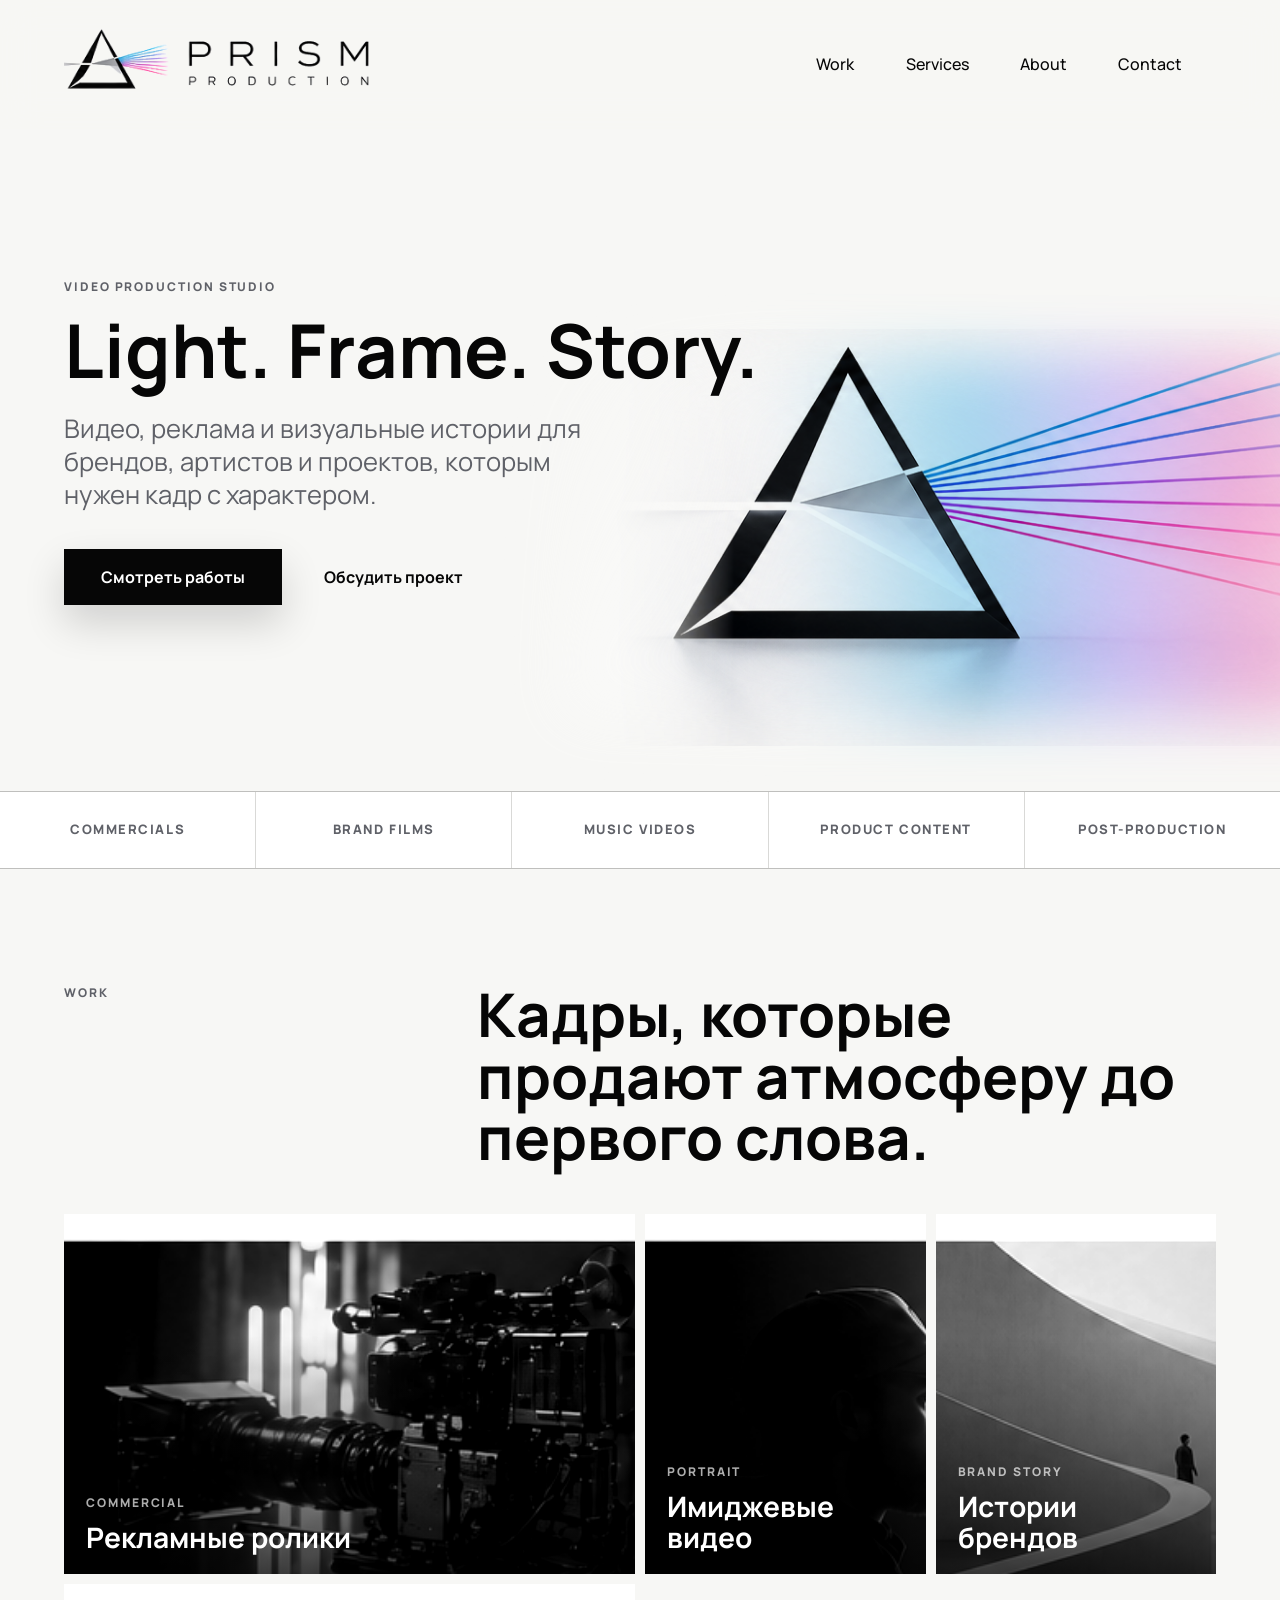
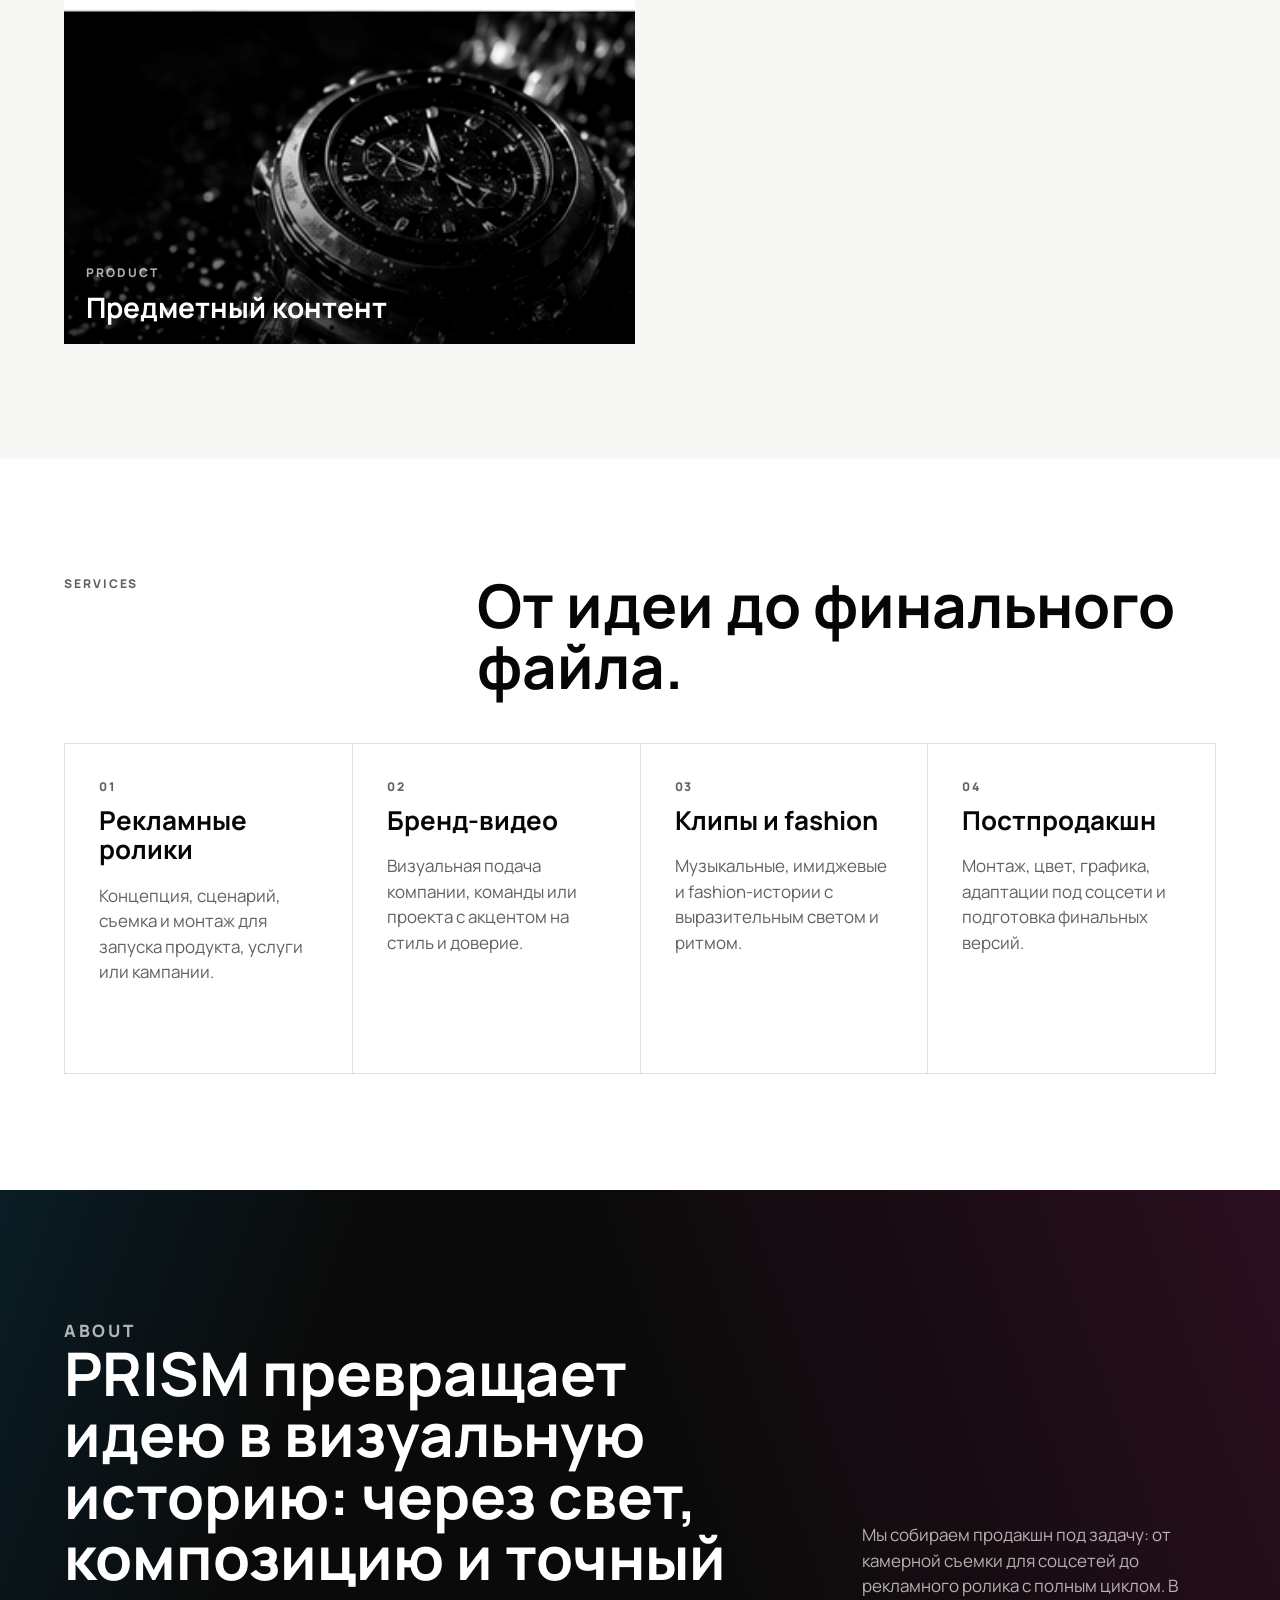
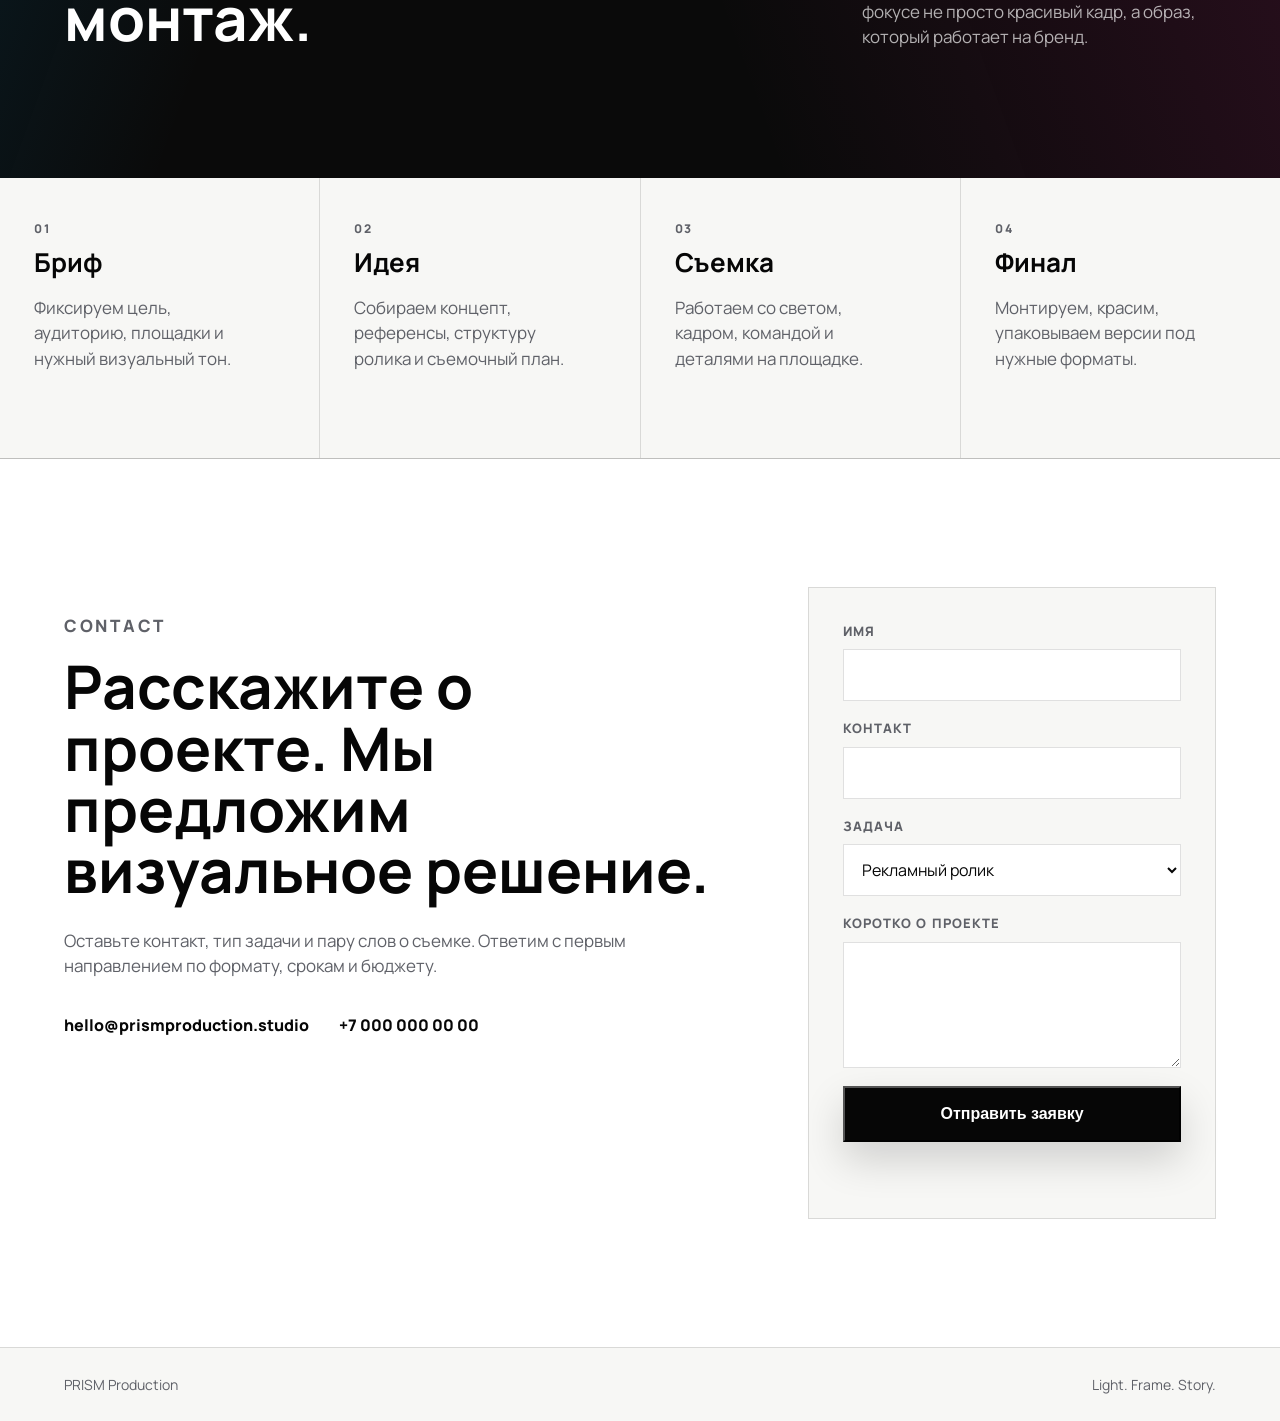
==== index.html @ 8da7a249 "Initial PRISM landing page" ====
<!doctype html>
<html lang="ru">
  <head>
    <meta charset="utf-8" />
    <meta name="viewport" content="width=device-width, initial-scale=1" />
    <title>PRISM Production - video, advertising and visual stories</title>
    <meta
      name="description"
      content="PRISM Production создает рекламные ролики, бренд-видео, клипы и визуальный контент для проектов с характером."
    />
    <link rel="preconnect" href="https://fonts.googleapis.com" />
    <link rel="preconnect" href="https://fonts.gstatic.com" crossorigin />
    <link
      href="https://fonts.googleapis.com/css2?family=Manrope:wght@400;500;600;700;800&display=swap"
      rel="stylesheet"
    />
    <link rel="stylesheet" href="styles.css" />
  </head>
  <body>
    <header class="site-header" data-header>
      <a class="brand" href="#top" aria-label="PRISM Production">
        <img src="assets/logo-transparent.png" alt="PRISM Production" />
      </a>
      <nav class="nav" aria-label="Основная навигация">
        <a href="#work">Work</a>
        <a href="#services">Services</a>
        <a href="#about">About</a>
        <a href="#contact">Contact</a>
      </nav>
      <a class="header-action" href="#contact">Обсудить проект</a>
    </header>

    <main id="top">
      <section class="hero" aria-label="PRISM Production">
        <div class="hero-copy">
          <p class="eyebrow">Video production studio</p>
          <h1>Light. Frame. Story.</h1>
          <p class="lead">Видео, реклама и визуальные истории для брендов, артистов и проектов, которым нужен кадр с характером.</p>
          <div class="hero-actions">
            <a class="button button-primary" href="#work">Смотреть работы</a>
            <a class="button button-link" href="#contact">Обсудить проект</a>
          </div>
        </div>
        <div class="hero-visual" aria-hidden="true">
          <img src="assets/hero-prism.png" alt="" />
        </div>
      </section>

      <section class="strip" aria-label="Направления">
        <span>Commercials</span>
        <span>Brand films</span>
        <span>Music videos</span>
        <span>Product content</span>
        <span>Post-production</span>
      </section>

      <section class="section work-section" id="work">
        <div class="section-head">
          <p class="eyebrow">Work</p>
          <h2>Кадры, которые продают атмосферу до первого слова.</h2>
        </div>
        <div class="work-grid">
          <article class="work-card work-card-large">
            <img src="assets/work-camera.png" alt="Камера на съемочной площадке" />
            <div class="work-card-content">
              <span>Commercial</span>
              <h3>Рекламные ролики</h3>
            </div>
          </article>
          <article class="work-card">
            <img src="assets/work-portrait.png" alt="Портрет в студийном свете" />
            <div class="work-card-content">
              <span>Portrait</span>
              <h3>Имиджевые видео</h3>
            </div>
          </article>
          <article class="work-card">
            <img src="assets/work-architecture.png" alt="Архитектурный кадр с человеком" />
            <div class="work-card-content">
              <span>Brand story</span>
              <h3>Истории брендов</h3>
            </div>
          </article>
          <article class="work-card work-card-wide">
            <img src="assets/work-product.png" alt="Предметная съемка часов" />
            <div class="work-card-content">
              <span>Product</span>
              <h3>Предметный контент</h3>
            </div>
          </article>
        </div>
      </section>

      <section class="section services-section" id="services">
        <div class="section-head">
          <p class="eyebrow">Services</p>
          <h2>От идеи до финального файла.</h2>
        </div>
        <div class="services-grid">
          <article>
            <span>01</span>
            <h3>Рекламные ролики</h3>
            <p>Концепция, сценарий, съемка и монтаж для запуска продукта, услуги или кампании.</p>
          </article>
          <article>
            <span>02</span>
            <h3>Бренд-видео</h3>
            <p>Визуальная подача компании, команды или проекта с акцентом на стиль и доверие.</p>
          </article>
          <article>
            <span>03</span>
            <h3>Клипы и fashion</h3>
            <p>Музыкальные, имиджевые и fashion-истории с выразительным светом и ритмом.</p>
          </article>
          <article>
            <span>04</span>
            <h3>Постпродакшн</h3>
            <p>Монтаж, цвет, графика, адаптации под соцсети и подготовка финальных версий.</p>
          </article>
        </div>
      </section>

      <section class="about-band" id="about">
        <div>
          <p class="eyebrow">About</p>
          <h2>PRISM превращает идею в визуальную историю: через свет, композицию и точный монтаж.</h2>
        </div>
        <p>
          Мы собираем продакшн под задачу: от камерной съемки для соцсетей до рекламного ролика с полным циклом.
          В фокусе не просто красивый кадр, а образ, который работает на бренд.
        </p>
      </section>

      <section class="section process-section" aria-label="Процесс работы">
        <div class="process-step">
          <span>01</span>
          <h3>Бриф</h3>
          <p>Фиксируем цель, аудиторию, площадки и нужный визуальный тон.</p>
        </div>
        <div class="process-step">
          <span>02</span>
          <h3>Идея</h3>
          <p>Собираем концепт, референсы, структуру ролика и съемочный план.</p>
        </div>
        <div class="process-step">
          <span>03</span>
          <h3>Съемка</h3>
          <p>Работаем со светом, кадром, командой и деталями на площадке.</p>
        </div>
        <div class="process-step">
          <span>04</span>
          <h3>Финал</h3>
          <p>Монтируем, красим, упаковываем версии под нужные форматы.</p>
        </div>
      </section>

      <section class="contact-section" id="contact">
        <div class="contact-copy">
          <p class="eyebrow">Contact</p>
          <h2>Расскажите о проекте. Мы предложим визуальное решение.</h2>
          <p>Оставьте контакт, тип задачи и пару слов о съемке. Ответим с первым направлением по формату, срокам и бюджету.</p>
          <div class="contact-links">
            <a href="mailto:hello@prismproduction.studio">hello@prismproduction.studio</a>
            <a href="tel:+70000000000">+7 000 000 00 00</a>
          </div>
        </div>
        <form class="contact-form" data-form>
          <label>
            <span>Имя</span>
            <input type="text" name="name" autocomplete="name" required />
          </label>
          <label>
            <span>Контакт</span>
            <input type="text" name="contact" autocomplete="email" required />
          </label>
          <label>
            <span>Задача</span>
            <select name="service">
              <option>Рекламный ролик</option>
              <option>Бренд-видео</option>
              <option>Клип / fashion</option>
              <option>Монтаж / постпродакшн</option>
            </select>
          </label>
          <label>
            <span>Коротко о проекте</span>
            <textarea name="message" rows="4"></textarea>
          </label>
          <button class="button button-primary" type="submit">Отправить заявку</button>
          <p class="form-note" data-form-note></p>
        </form>
      </section>
    </main>

    <footer class="site-footer">
      <span>PRISM Production</span>
      <span>Light. Frame. Story.</span>
    </footer>

    <script src="script.js"></script>
  </body>
</html>
---- styles.css ----
:root {
  --bg: #f7f7f5;
  --paper: #ffffff;
  --ink: #060606;
  --muted: #5f6168;
  --line: rgba(0, 0, 0, 0.12);
  --soft: rgba(0, 0, 0, 0.055);
  --cyan: #0aa7e8;
  --pink: #f72d9d;
  --violet: #7c4dff;
  --radius: 8px;
}

* {
  box-sizing: border-box;
}

html {
  scroll-behavior: smooth;
}

body {
  margin: 0;
  background: var(--bg);
  color: var(--ink);
  font-family: "Manrope", Arial, sans-serif;
  line-height: 1.5;
}

img {
  display: block;
  max-width: 100%;
}

a {
  color: inherit;
  text-decoration: none;
}

.site-header {
  position: sticky;
  top: 0;
  z-index: 20;
  display: grid;
  grid-template-columns: auto 1fr auto;
  align-items: center;
  gap: 34px;
  width: 100%;
  padding: 28px 5vw;
  background: rgba(247, 247, 245, 0.82);
  border-bottom: 1px solid transparent;
  backdrop-filter: blur(18px);
  transition: border-color 180ms ease, padding 180ms ease;
}

.site-header.is-scrolled {
  padding-block: 18px;
  border-color: var(--line);
}

.brand img {
  width: clamp(190px, 24vw, 350px);
}

.nav {
  display: flex;
  justify-content: flex-end;
  gap: clamp(22px, 4vw, 72px);
  font-size: 16px;
  font-weight: 500;
}

.nav a,
.header-action,
.button-link {
  position: relative;
}

.nav a::after,
.header-action::after,
.button-link::after {
  position: absolute;
  right: 0;
  bottom: -6px;
  left: 0;
  height: 1px;
  background: currentColor;
  content: "";
  transform: scaleX(0);
  transform-origin: left;
  transition: transform 180ms ease;
}

.nav a:hover::after,
.header-action:hover::after,
.button-link:hover::after {
  transform: scaleX(1);
}

.header-action {
  display: none;
  font-weight: 700;
}

.hero {
  position: relative;
  display: grid;
  grid-template-columns: minmax(0, 1fr);
  align-items: center;
  min-height: clamp(630px, calc(86vh - 112px), 760px);
  padding: 5vh 0 5vh 5vw;
  overflow: hidden;
}

.hero-copy {
  position: relative;
  z-index: 2;
  max-width: 840px;
  padding-bottom: 4vh;
}

.eyebrow {
  margin: 0 0 18px;
  color: var(--muted);
  font-size: 12px;
  font-weight: 800;
  letter-spacing: 0.16em;
  text-transform: uppercase;
}

h1,
h2,
h3,
p {
  margin-top: 0;
}

h1 {
  margin-bottom: 26px;
  font-size: clamp(58px, 5.8vw, 92px);
  font-weight: 700;
  letter-spacing: 0;
  line-height: 0.98;
  white-space: nowrap;
}

.lead {
  max-width: 560px;
  margin-bottom: 38px;
  color: var(--muted);
  font-size: clamp(22px, 2vw, 34px);
  line-height: 1.28;
}

.hero-actions {
  display: flex;
  align-items: center;
  flex-wrap: wrap;
  gap: 24px 42px;
}

.button {
  display: inline-flex;
  min-height: 56px;
  align-items: center;
  justify-content: center;
  border-radius: 0;
  font-size: 16px;
  font-weight: 700;
}

.button-primary {
  min-width: 218px;
  padding: 0 28px;
  background: var(--ink);
  color: var(--paper);
  box-shadow: 0 18px 40px rgba(0, 0, 0, 0.16);
  transition: transform 180ms ease, box-shadow 180ms ease;
}

.button-primary:hover {
  transform: translateY(-2px);
  box-shadow: 0 24px 52px rgba(0, 0, 0, 0.22);
}

.button-link {
  min-width: auto;
  min-height: auto;
  color: var(--ink);
}

.hero-visual {
  position: absolute;
  right: 0;
  bottom: 5vh;
  min-width: 0;
  padding-right: 0;
}

.hero-visual::before {
  position: absolute;
  top: 50%;
  right: -8vw;
  width: min(900px, 64vw);
  height: 360px;
  background:
    linear-gradient(86deg, transparent 6%, rgba(255, 255, 255, 0.7) 28%, rgba(10, 167, 232, 0.62) 50%, rgba(124, 77, 255, 0.5) 68%, rgba(247, 45, 157, 0.55) 84%, transparent),
    linear-gradient(180deg, transparent, rgba(255, 255, 255, 0.64));
  content: "";
  filter: blur(30px);
  opacity: 0.55;
  transform: translateY(-50%);
}

.hero-visual img {
  position: relative;
  width: min(720px, 52vw);
  margin-left: auto;
  mix-blend-mode: multiply;
  -webkit-mask-image: linear-gradient(90deg, transparent 0, #000 18%, #000 100%);
  mask-image: linear-gradient(90deg, transparent 0, #000 18%, #000 100%);
}

.strip {
  display: grid;
  grid-template-columns: repeat(5, minmax(130px, 1fr));
  gap: 1px;
  background: var(--line);
  border-top: 1px solid var(--line);
  border-bottom: 1px solid var(--line);
}

.strip span {
  display: flex;
  min-height: 76px;
  align-items: center;
  justify-content: center;
  background: var(--paper);
  color: var(--muted);
  font-size: 13px;
  font-weight: 800;
  letter-spacing: 0.12em;
  text-align: center;
  text-transform: uppercase;
}

.section {
  padding: clamp(74px, 9vw, 132px) 5vw;
}

.section-head {
  display: grid;
  grid-template-columns: minmax(120px, 0.34fr) minmax(0, 0.66fr);
  gap: 32px;
  margin-bottom: 46px;
}

.section-head h2,
.about-band h2,
.contact-copy h2 {
  max-width: 890px;
  margin-bottom: 0;
  font-size: clamp(34px, 4.7vw, 78px);
  font-weight: 700;
  letter-spacing: 0;
  line-height: 1.02;
}

.work-grid {
  display: grid;
  grid-template-columns: repeat(4, minmax(0, 1fr));
  gap: 10px;
}

.work-card {
  position: relative;
  min-height: 360px;
  overflow: hidden;
  background: #111;
}

.work-card-large {
  grid-column: span 2;
}

.work-card-wide {
  grid-column: span 2;
}

.work-card img {
  width: 100%;
  height: 100%;
  object-fit: cover;
  filter: grayscale(1) contrast(1.08);
  transform: scale(1.02);
  transition: filter 240ms ease, transform 240ms ease;
}

.work-card::after {
  position: absolute;
  inset: 0;
  background: linear-gradient(180deg, transparent 34%, rgba(0, 0, 0, 0.76));
  content: "";
}

.work-card:hover img {
  filter: grayscale(0.35) contrast(1.05);
  transform: scale(1.07);
}

.work-card-content {
  position: absolute;
  right: 22px;
  bottom: 22px;
  left: 22px;
  z-index: 2;
  color: var(--paper);
}

.work-card-content span,
.services-grid span,
.process-step span {
  display: block;
  margin-bottom: 10px;
  color: rgba(255, 255, 255, 0.68);
  font-size: 12px;
  font-weight: 800;
  letter-spacing: 0.16em;
  text-transform: uppercase;
}

.work-card-content h3 {
  margin: 0;
  font-size: clamp(22px, 2.2vw, 34px);
  line-height: 1.08;
}

.services-section {
  background: var(--paper);
}

.services-grid {
  display: grid;
  grid-template-columns: repeat(4, minmax(0, 1fr));
  border-top: 1px solid var(--line);
  border-left: 1px solid var(--line);
}

.services-grid article {
  min-height: 330px;
  padding: 34px;
  border-right: 1px solid var(--line);
  border-bottom: 1px solid var(--line);
}

.services-grid span,
.process-step span {
  color: var(--muted);
}

.services-grid h3,
.process-step h3 {
  margin-bottom: 18px;
  font-size: 26px;
  line-height: 1.12;
}

.services-grid p,
.process-step p,
.about-band p,
.contact-copy p {
  color: var(--muted);
  font-size: 17px;
}

.about-band {
  display: grid;
  grid-template-columns: minmax(0, 1.1fr) minmax(320px, 0.56fr);
  gap: 8vw;
  align-items: end;
  padding: clamp(80px, 10vw, 150px) 5vw;
  background:
    linear-gradient(110deg, rgba(10, 167, 232, 0.12), transparent 25%),
    linear-gradient(70deg, transparent 52%, rgba(247, 45, 157, 0.14)),
    #0a0a0a;
  color: var(--paper);
}

.about-band .eyebrow,
.about-band p {
  color: rgba(255, 255, 255, 0.68);
}

.about-band p {
  max-width: 570px;
  margin-bottom: 0;
}

.process-section {
  display: grid;
  grid-template-columns: repeat(4, minmax(0, 1fr));
  gap: 1px;
  background: var(--line);
  padding: 0;
  border-bottom: 1px solid var(--line);
}

.process-step {
  min-height: 280px;
  padding: 42px 5vw 42px 34px;
  background: var(--bg);
}

.contact-section {
  display: grid;
  grid-template-columns: minmax(0, 0.9fr) minmax(340px, 0.55fr);
  gap: 6vw;
  padding: clamp(82px, 10vw, 146px) 5vw;
  background: var(--paper);
}

.contact-copy p {
  max-width: 620px;
  margin-top: 26px;
}

.contact-links {
  display: flex;
  flex-wrap: wrap;
  gap: 16px 30px;
  margin-top: 34px;
  font-weight: 800;
}

.contact-form {
  display: grid;
  gap: 18px;
  align-self: start;
  padding: 34px;
  border: 1px solid var(--line);
  background: var(--bg);
}

.contact-form label {
  display: grid;
  gap: 8px;
}

.contact-form span {
  color: var(--muted);
  font-size: 13px;
  font-weight: 800;
  letter-spacing: 0.08em;
  text-transform: uppercase;
}

.contact-form input,
.contact-form select,
.contact-form textarea {
  width: 100%;
  border: 1px solid var(--line);
  border-radius: 0;
  background: var(--paper);
  color: var(--ink);
  font: inherit;
}

.contact-form input,
.contact-form select {
  height: 52px;
  padding: 0 14px;
}

.contact-form textarea {
  resize: vertical;
  padding: 14px;
}

.form-note {
  min-height: 24px;
  margin: 0;
  color: var(--muted);
  font-size: 14px;
}

.site-footer {
  display: flex;
  justify-content: space-between;
  gap: 20px;
  padding: 26px 5vw;
  border-top: 1px solid var(--line);
  color: var(--muted);
  font-size: 14px;
}

@media (max-width: 1080px) {
  .site-header {
    grid-template-columns: 1fr auto;
  }

  .nav {
    display: none;
  }

  .header-action {
    display: inline-block;
  }

  .hero {
    grid-template-columns: 1fr;
    min-height: auto;
    padding: 52px 5vw 34px;
  }

  .hero-visual {
    position: relative;
    right: auto;
    bottom: auto;
    margin-top: 30px;
  }

  .hero-visual img {
    width: 100%;
    max-height: 280px;
    object-fit: cover;
    object-position: center;
    -webkit-mask-image: linear-gradient(90deg, transparent 0, #000 8%, #000 100%);
    mask-image: linear-gradient(90deg, transparent 0, #000 8%, #000 100%);
  }

  .strip {
    grid-template-columns: repeat(2, 1fr);
  }

  .strip span:last-child {
    grid-column: span 2;
  }

  .work-grid,
  .services-grid,
  .process-section {
    grid-template-columns: repeat(2, minmax(0, 1fr));
  }

  .about-band,
  .contact-section {
    grid-template-columns: 1fr;
  }
}

@media (max-width: 700px) {
  .site-header {
    padding: 18px 20px;
  }

  .brand img {
    width: 188px;
  }

  .header-action {
    display: none;
  }

  .hero {
    padding: 36px 20px 26px;
  }

  h1 {
    font-size: clamp(46px, 15vw, 64px);
    white-space: normal;
  }

  .lead {
    font-size: 20px;
  }

  .hero-actions {
    align-items: stretch;
    flex-direction: column;
    gap: 18px;
  }

  .hero-visual {
    margin-top: 18px;
  }

  .hero-visual img {
    max-height: 210px;
  }

  .button-primary {
    width: 100%;
  }

  .strip {
    grid-template-columns: 1fr;
  }

  .strip span,
  .strip span:last-child {
    grid-column: auto;
  }

  .section,
  .about-band,
  .contact-section {
    padding: 66px 20px;
  }

  .section-head {
    grid-template-columns: 1fr;
    gap: 6px;
  }

  .work-grid,
  .services-grid,
  .process-section {
    grid-template-columns: 1fr;
  }

  .work-card,
  .work-card-large,
  .work-card-wide {
    grid-column: auto;
    min-height: 300px;
  }

  .services-grid article,
  .process-step,
  .contact-form {
    padding: 26px;
  }

  .site-footer {
    flex-direction: column;
  }
}
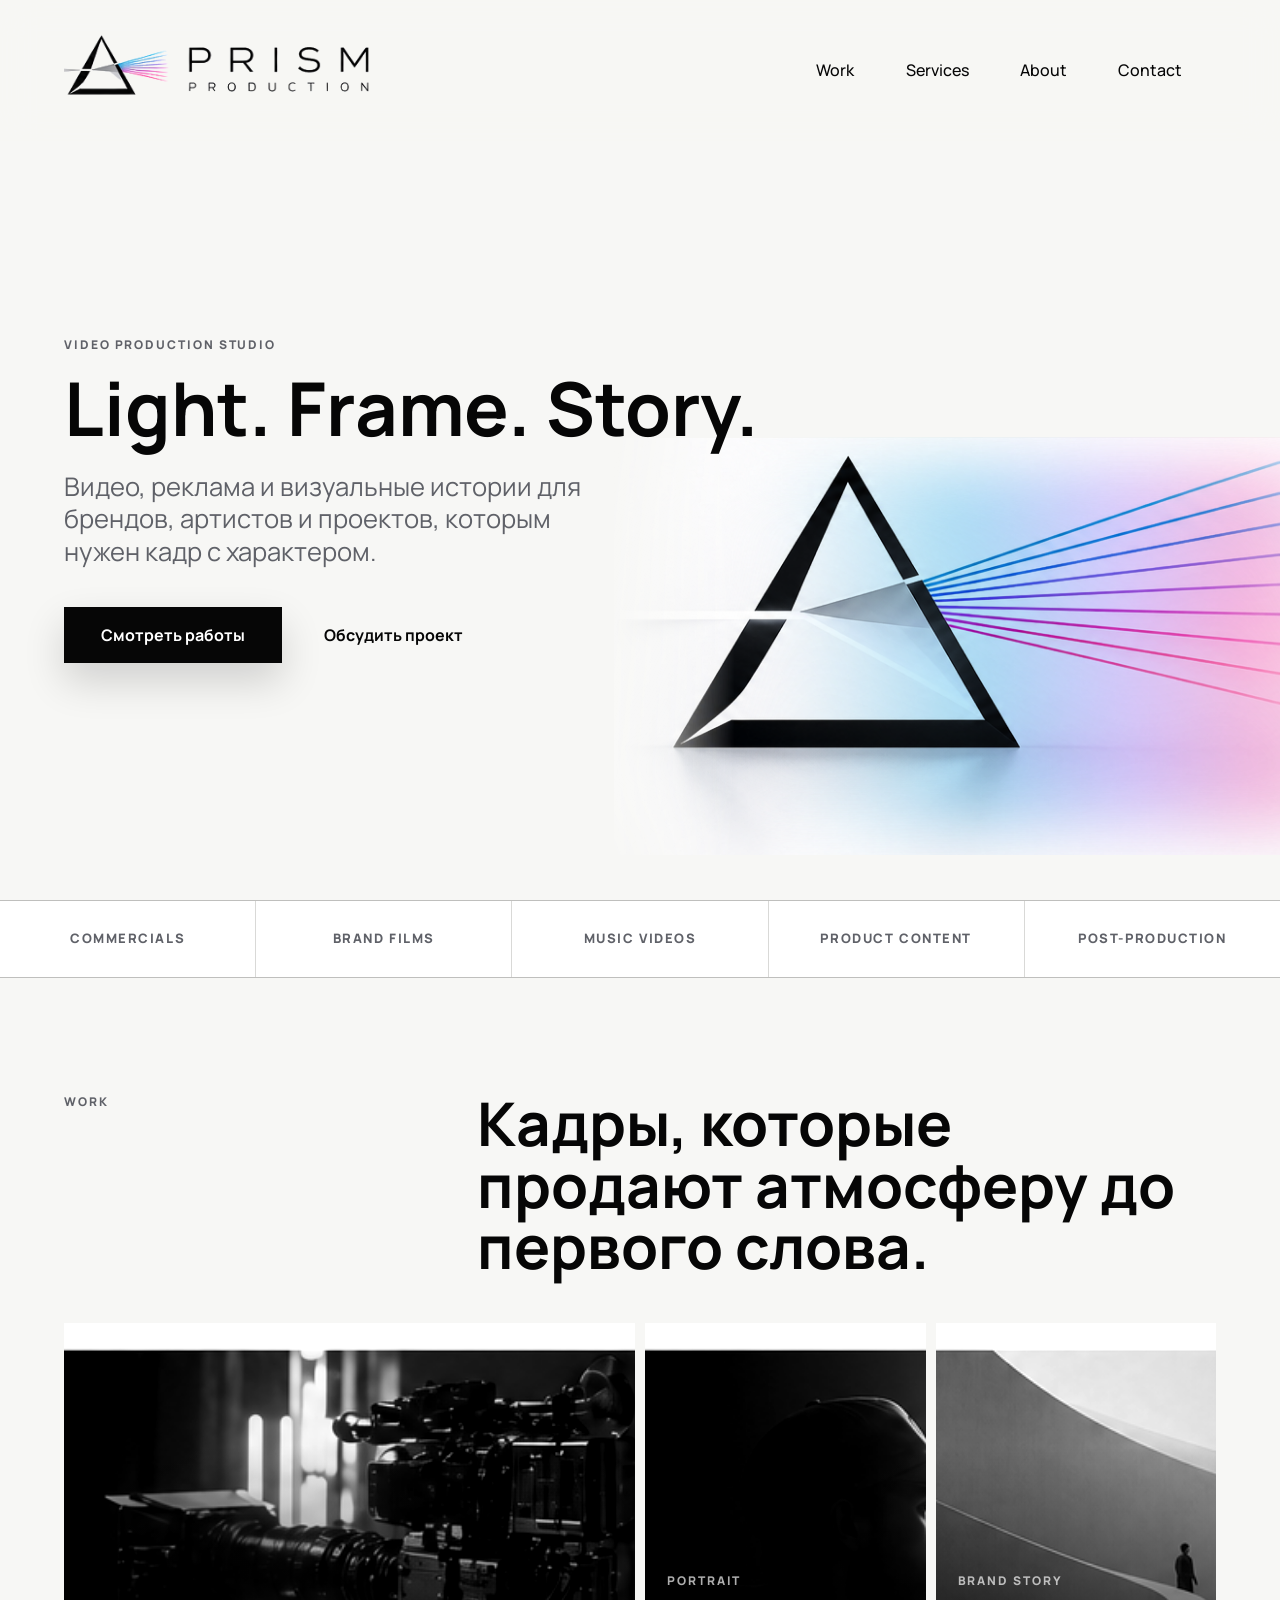
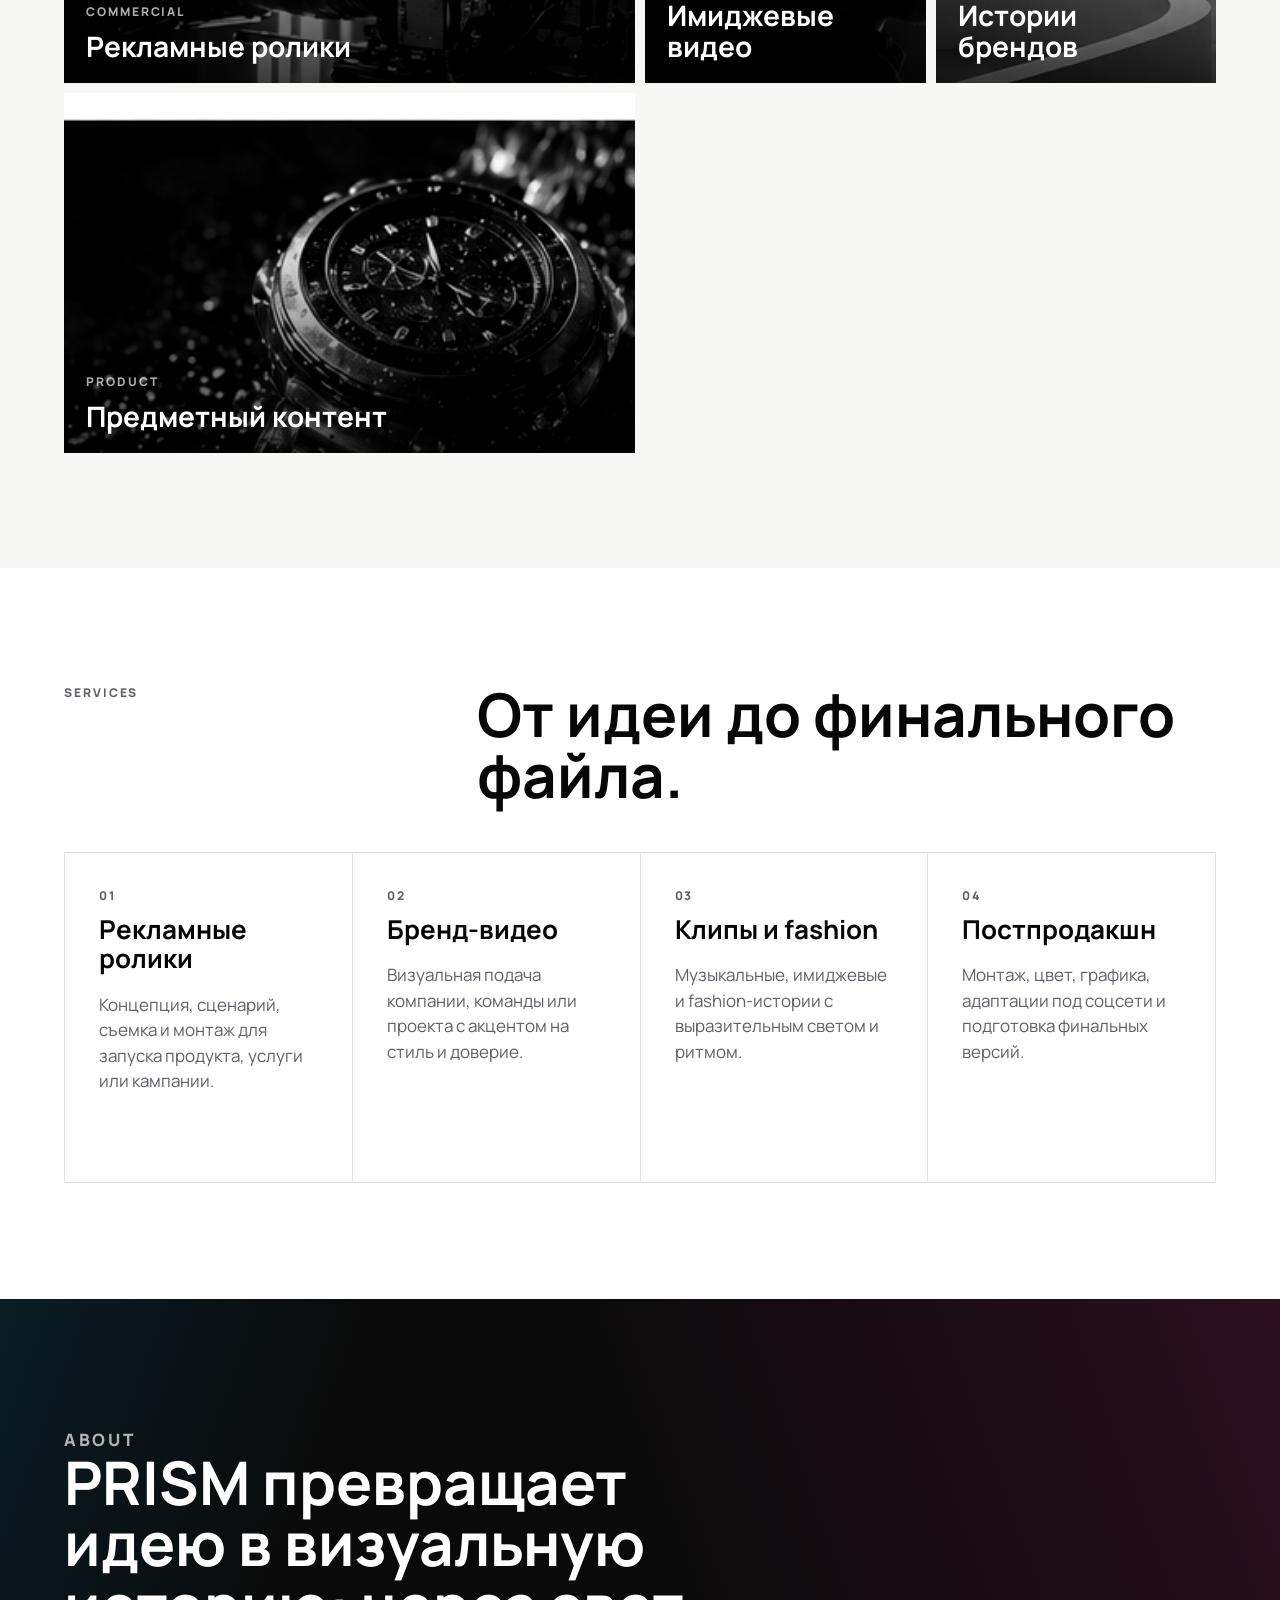
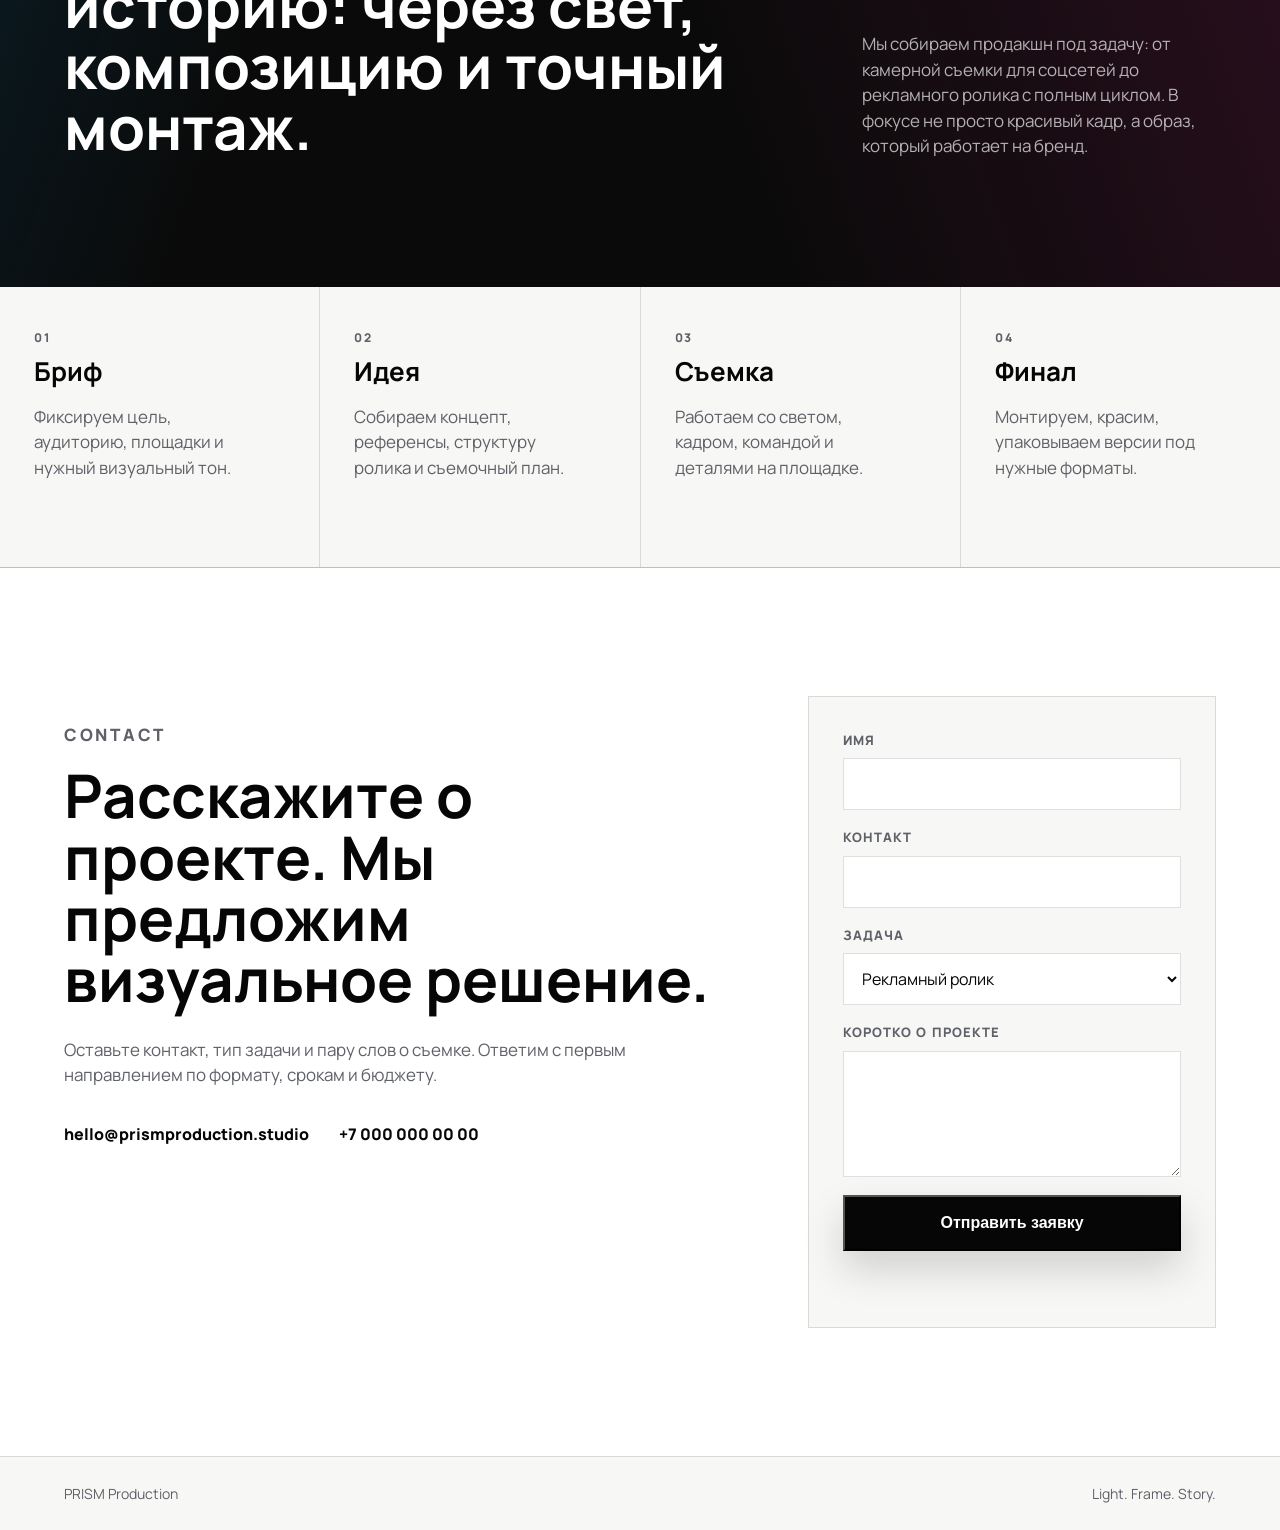
==== commit 1dc365a0: "Apply motion prism site version" ====
--- a/index.html
+++ b/index.html
@@ -28,13 +28,18 @@
         <a href="#contact">Contact</a>
       </nav>
       <a class="header-action" href="#contact">Обсудить проект</a>
+      <div class="header-progress" data-progress aria-hidden="true"></div>
     </header>
 
     <main id="top">
       <section class="hero" aria-label="PRISM Production">
         <div class="hero-copy">
           <p class="eyebrow">Video production studio</p>
-          <h1>Light. Frame. Story.</h1>
+          <h1 aria-label="Light. Frame. Story.">
+            <span style="--delay: 0ms">Light.</span>
+            <span style="--delay: 90ms">Frame.</span>
+            <span style="--delay: 180ms">Story.</span>
+          </h1>
           <p class="lead">Видео, реклама и визуальные истории для брендов, артистов и проектов, которым нужен кадр с характером.</p>
           <div class="hero-actions">
             <a class="button button-primary" href="#work">Смотреть работы</a>
--- a/styles.css
+++ b/styles.css
@@ -38,28 +38,62 @@
 }
 
 .site-header {
-  position: sticky;
+  position: fixed;
   top: 0;
+  left: 0;
   z-index: 20;
   display: grid;
   grid-template-columns: auto 1fr auto;
   align-items: center;
   gap: 34px;
   width: 100%;
-  padding: 28px 5vw;
+  padding: 34px 5vw;
   background: rgba(247, 247, 245, 0.82);
   border-bottom: 1px solid transparent;
   backdrop-filter: blur(18px);
-  transition: border-color 180ms ease, padding 180ms ease;
+  transition:
+    padding 260ms cubic-bezier(0.2, 0.8, 0.2, 1),
+    transform 260ms cubic-bezier(0.2, 0.8, 0.2, 1),
+    border-color 180ms ease,
+    background 180ms ease,
+    color 180ms ease;
 }
 
 .site-header.is-scrolled {
-  padding-block: 18px;
+  background: rgba(247, 247, 245, 0.94);
   border-color: var(--line);
+  padding-top: 18px;
+  padding-bottom: 18px;
+}
+
+.site-header.is-dark {
+  color: var(--paper);
+  background: rgba(6, 6, 6, 0.78);
+  border-color: rgba(255, 255, 255, 0.16);
+}
+
+.site-header.is-dark .brand img {
+  filter: invert(1) grayscale(1) brightness(1.45);
+}
+
+.header-progress {
+  position: absolute;
+  right: 0;
+  bottom: -1px;
+  left: 0;
+  height: 2px;
+  background: linear-gradient(90deg, var(--cyan), var(--violet), var(--pink));
+  transform: scaleX(0);
+  transform-origin: left;
 }
 
 .brand img {
   width: clamp(190px, 24vw, 350px);
+  transition: width 260ms cubic-bezier(0.2, 0.8, 0.2, 1), filter 180ms ease;
+}
+
+.site-header.is-scrolled .brand img {
+  width: clamp(172px, 18vw, 260px);
 }
 
 .nav {
@@ -107,8 +141,8 @@
   display: grid;
   grid-template-columns: minmax(0, 1fr);
   align-items: center;
-  min-height: clamp(630px, calc(86vh - 112px), 760px);
-  padding: 5vh 0 5vh 5vw;
+  min-height: clamp(760px, 100vh, 900px);
+  padding: clamp(170px, 22vh, 230px) 0 7vh 5vw;
   overflow: hidden;
 }
 
@@ -142,6 +176,30 @@
   letter-spacing: 0;
   line-height: 0.98;
   white-space: nowrap;
+}
+
+.hero h1 span {
+  display: inline-block;
+  animation: title-reveal 760ms cubic-bezier(0.16, 1, 0.3, 1) both;
+  animation-delay: var(--delay);
+}
+
+.hero-copy .eyebrow,
+.lead,
+.hero-actions {
+  animation: copy-rise 760ms cubic-bezier(0.16, 1, 0.3, 1) both;
+}
+
+.hero-copy .eyebrow {
+  animation-delay: 80ms;
+}
+
+.lead {
+  animation-delay: 260ms;
+}
+
+.hero-actions {
+  animation-delay: 360ms;
 }
 
 .lead {
@@ -195,6 +253,7 @@
   bottom: 5vh;
   min-width: 0;
   padding-right: 0;
+  animation: prism-arrive 980ms cubic-bezier(0.16, 1, 0.3, 1) 140ms both;
 }
 
 .hero-visual::before {
@@ -221,6 +280,74 @@
   mask-image: linear-gradient(90deg, transparent 0, #000 18%, #000 100%);
 }
 
+.section,
+.about-band,
+.contact-section {
+  scroll-margin-top: 96px;
+}
+
+.work-card,
+.services-grid article,
+.about-band > *,
+.process-step,
+.contact-copy,
+.contact-form {
+  opacity: 0;
+  transform: translateY(34px);
+  transition:
+    opacity 700ms cubic-bezier(0.16, 1, 0.3, 1),
+    transform 700ms cubic-bezier(0.16, 1, 0.3, 1);
+  transition-delay: var(--reveal-delay, 0ms);
+}
+
+.work-card.is-visible,
+.services-grid article.is-visible,
+.about-band > *.is-visible,
+.process-step.is-visible,
+.contact-copy.is-visible,
+.contact-form.is-visible {
+  opacity: 1;
+  transform: translateY(0);
+}
+
+@keyframes title-reveal {
+  from {
+    opacity: 0;
+    transform: translateY(0.55em);
+  }
+
+  to {
+    opacity: 1;
+    transform: translateY(0);
+  }
+}
+
+@keyframes copy-rise {
+  from {
+    opacity: 0;
+    transform: translateY(18px);
+  }
+
+  to {
+    opacity: 1;
+    transform: translateY(0);
+  }
+}
+
+@keyframes prism-arrive {
+  from {
+    opacity: 0;
+    clip-path: inset(0 0 0 36%);
+    transform: translateX(7vw);
+  }
+
+  to {
+    opacity: 1;
+    clip-path: inset(0 0 0 0);
+    transform: translateX(0);
+  }
+}
+
 .strip {
   display: grid;
   grid-template-columns: repeat(5, minmax(130px, 1fr));
@@ -509,7 +636,7 @@
   .hero {
     grid-template-columns: 1fr;
     min-height: auto;
-    padding: 52px 5vw 34px;
+    padding: 150px 5vw 46px;
   }
 
   .hero-visual {
@@ -553,25 +680,49 @@
     padding: 18px 20px;
   }
 
+  .site-header.is-scrolled {
+    padding: 12px 20px;
+  }
+
   .brand img {
     width: 188px;
   }
 
+  .site-header.is-scrolled .brand img {
+    width: 162px;
+  }
+
   .header-action {
     display: none;
   }
 
   .hero {
-    padding: 36px 20px 26px;
+    align-items: start;
+    min-height: auto;
+    padding: 128px 20px 46px;
+    isolation: isolate;
+  }
+
+  .hero-copy {
+    padding-bottom: 0;
   }
 
   h1 {
-    font-size: clamp(46px, 15vw, 64px);
+    margin-bottom: 24px;
+    font-size: clamp(44px, 14.4vw, 58px);
+    line-height: 0.96;
     white-space: normal;
   }
 
+  .hero h1 span {
+    display: block;
+  }
+
   .lead {
-    font-size: 20px;
+    max-width: 340px;
+    margin-bottom: 32px;
+    font-size: 19px;
+    line-height: 1.32;
   }
 
   .hero-actions {
@@ -581,11 +732,36 @@
   }
 
   .hero-visual {
-    margin-top: 18px;
+    position: absolute;
+    top: 156px;
+    right: -410px;
+    bottom: auto;
+    z-index: 0;
+    width: 620px;
+    height: auto;
+    margin-top: 0;
+    overflow: visible;
+    opacity: 0.25;
+    pointer-events: none;
+  }
+
+  .hero-visual::before {
+    top: 52%;
+    right: -20px;
+    width: 520px;
+    height: 220px;
+    filter: blur(24px);
+    opacity: 0.34;
   }
 
   .hero-visual img {
-    max-height: 210px;
+    width: 100%;
+    height: auto;
+    max-height: none;
+    object-fit: contain;
+    object-position: center;
+    -webkit-mask-image: linear-gradient(90deg, transparent 0, #000 32%, #000 76%, transparent 100%);
+    mask-image: linear-gradient(90deg, transparent 0, #000 32%, #000 76%, transparent 100%);
   }
 
   .button-primary {
@@ -635,3 +811,28 @@
     flex-direction: column;
   }
 }
+
+@media (prefers-reduced-motion: reduce) {
+  html {
+    scroll-behavior: auto;
+  }
+
+  *,
+  *::before,
+  *::after {
+    animation-duration: 1ms !important;
+    animation-iteration-count: 1 !important;
+    scroll-behavior: auto !important;
+    transition-duration: 1ms !important;
+  }
+
+  .work-card,
+  .services-grid article,
+  .about-band > *,
+  .process-step,
+  .contact-copy,
+  .contact-form {
+    opacity: 1;
+    transform: none;
+  }
+}
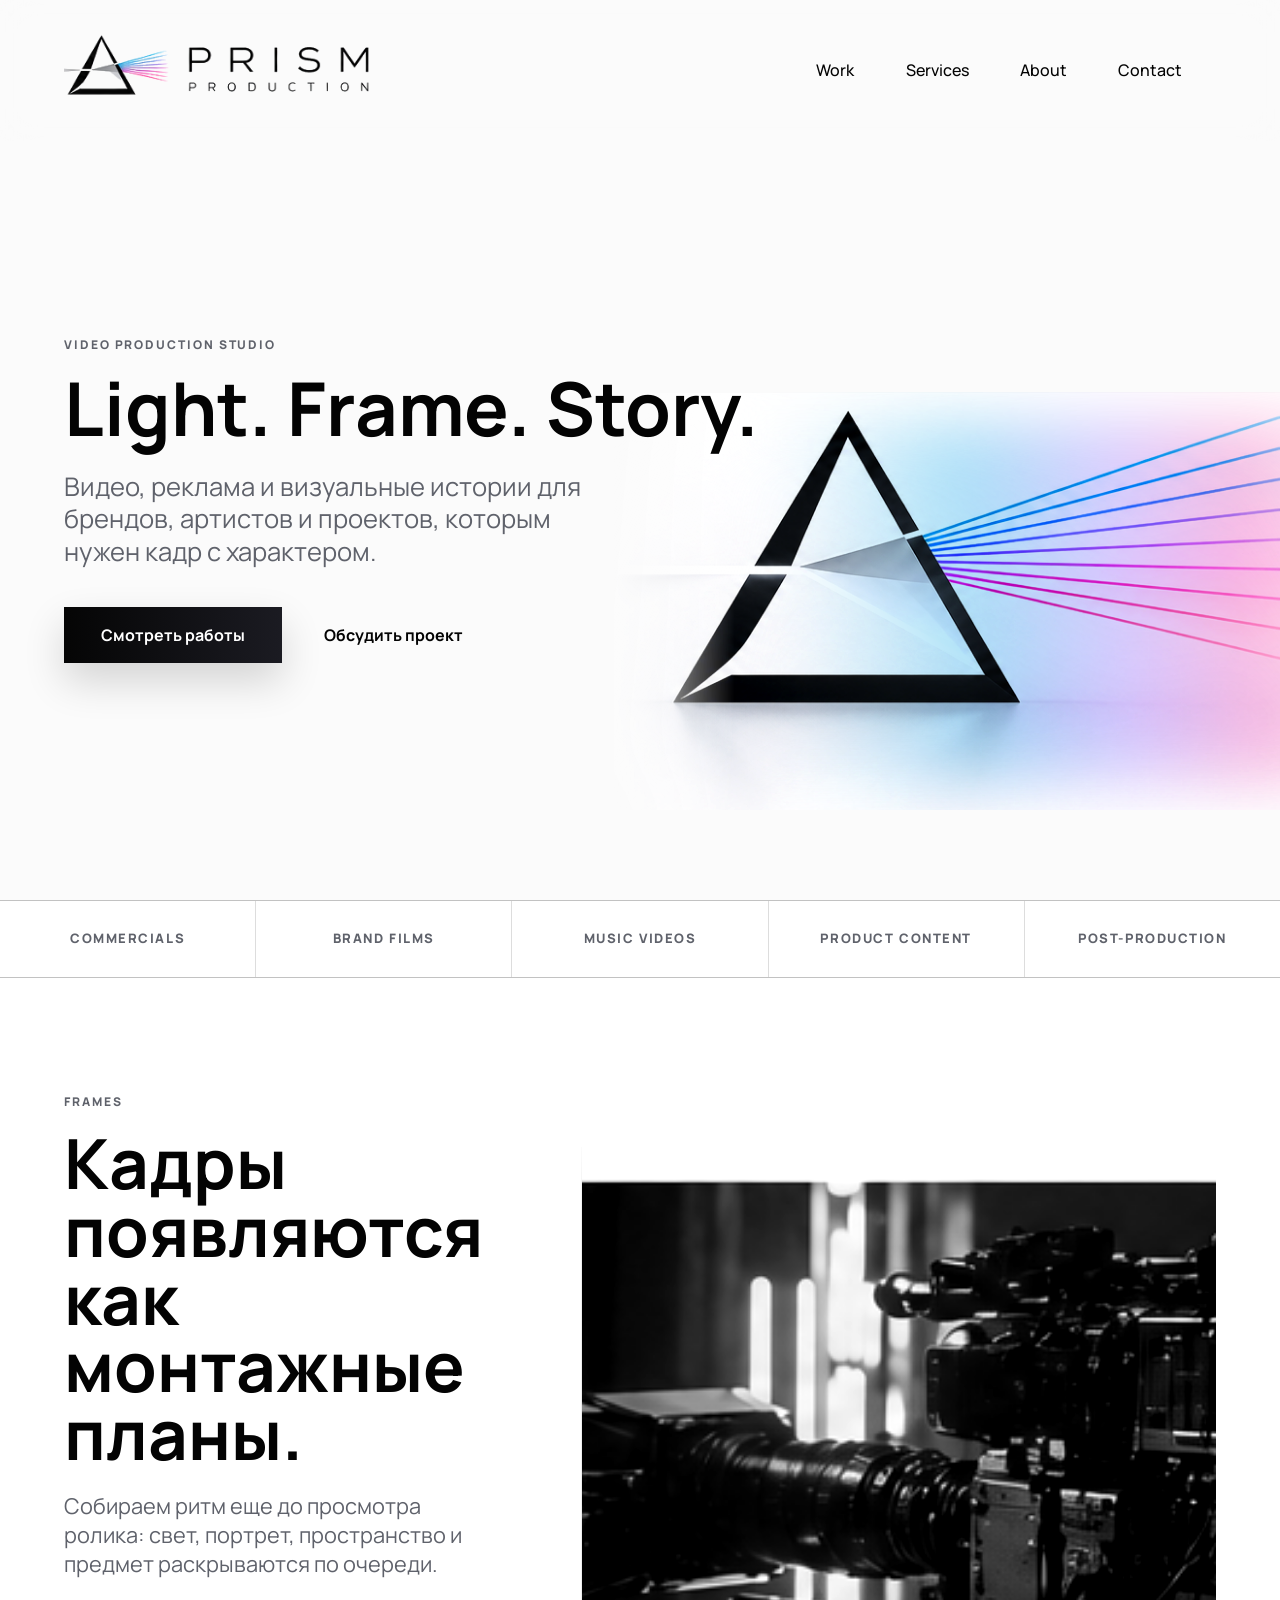
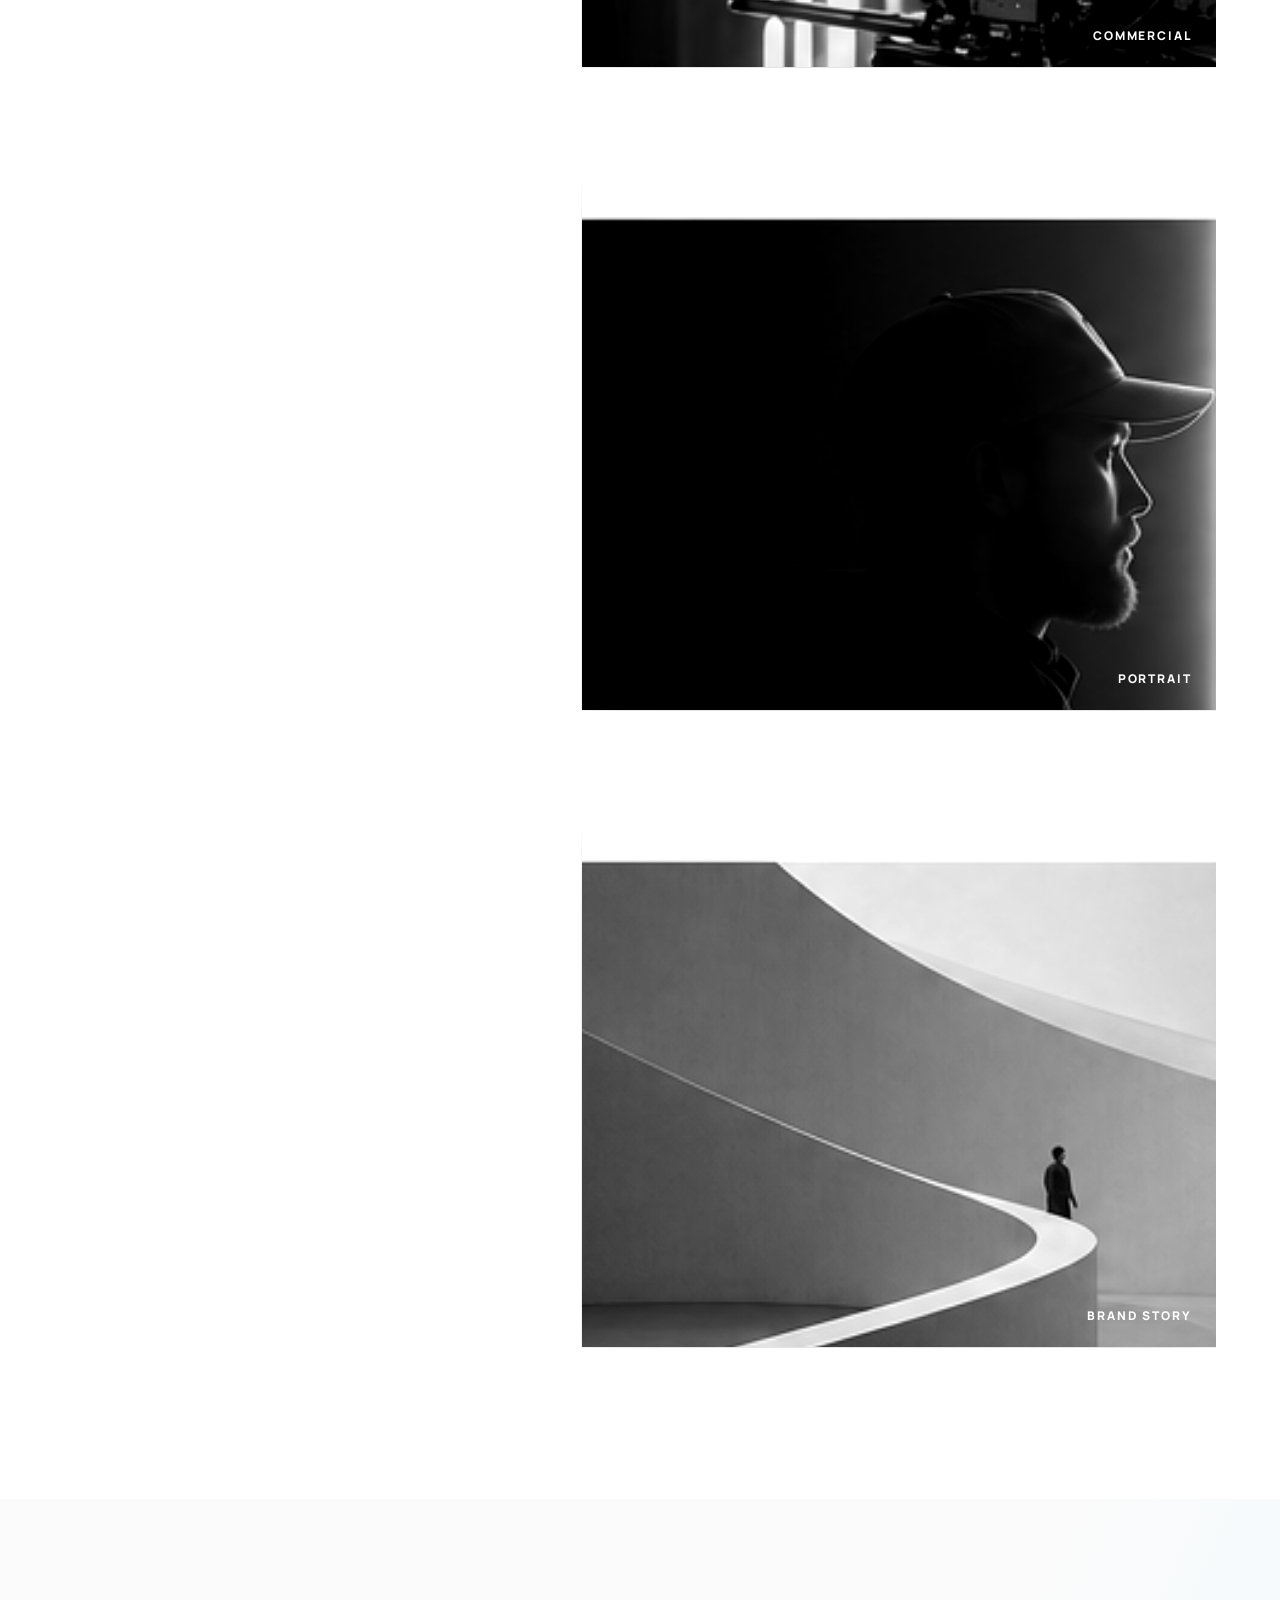
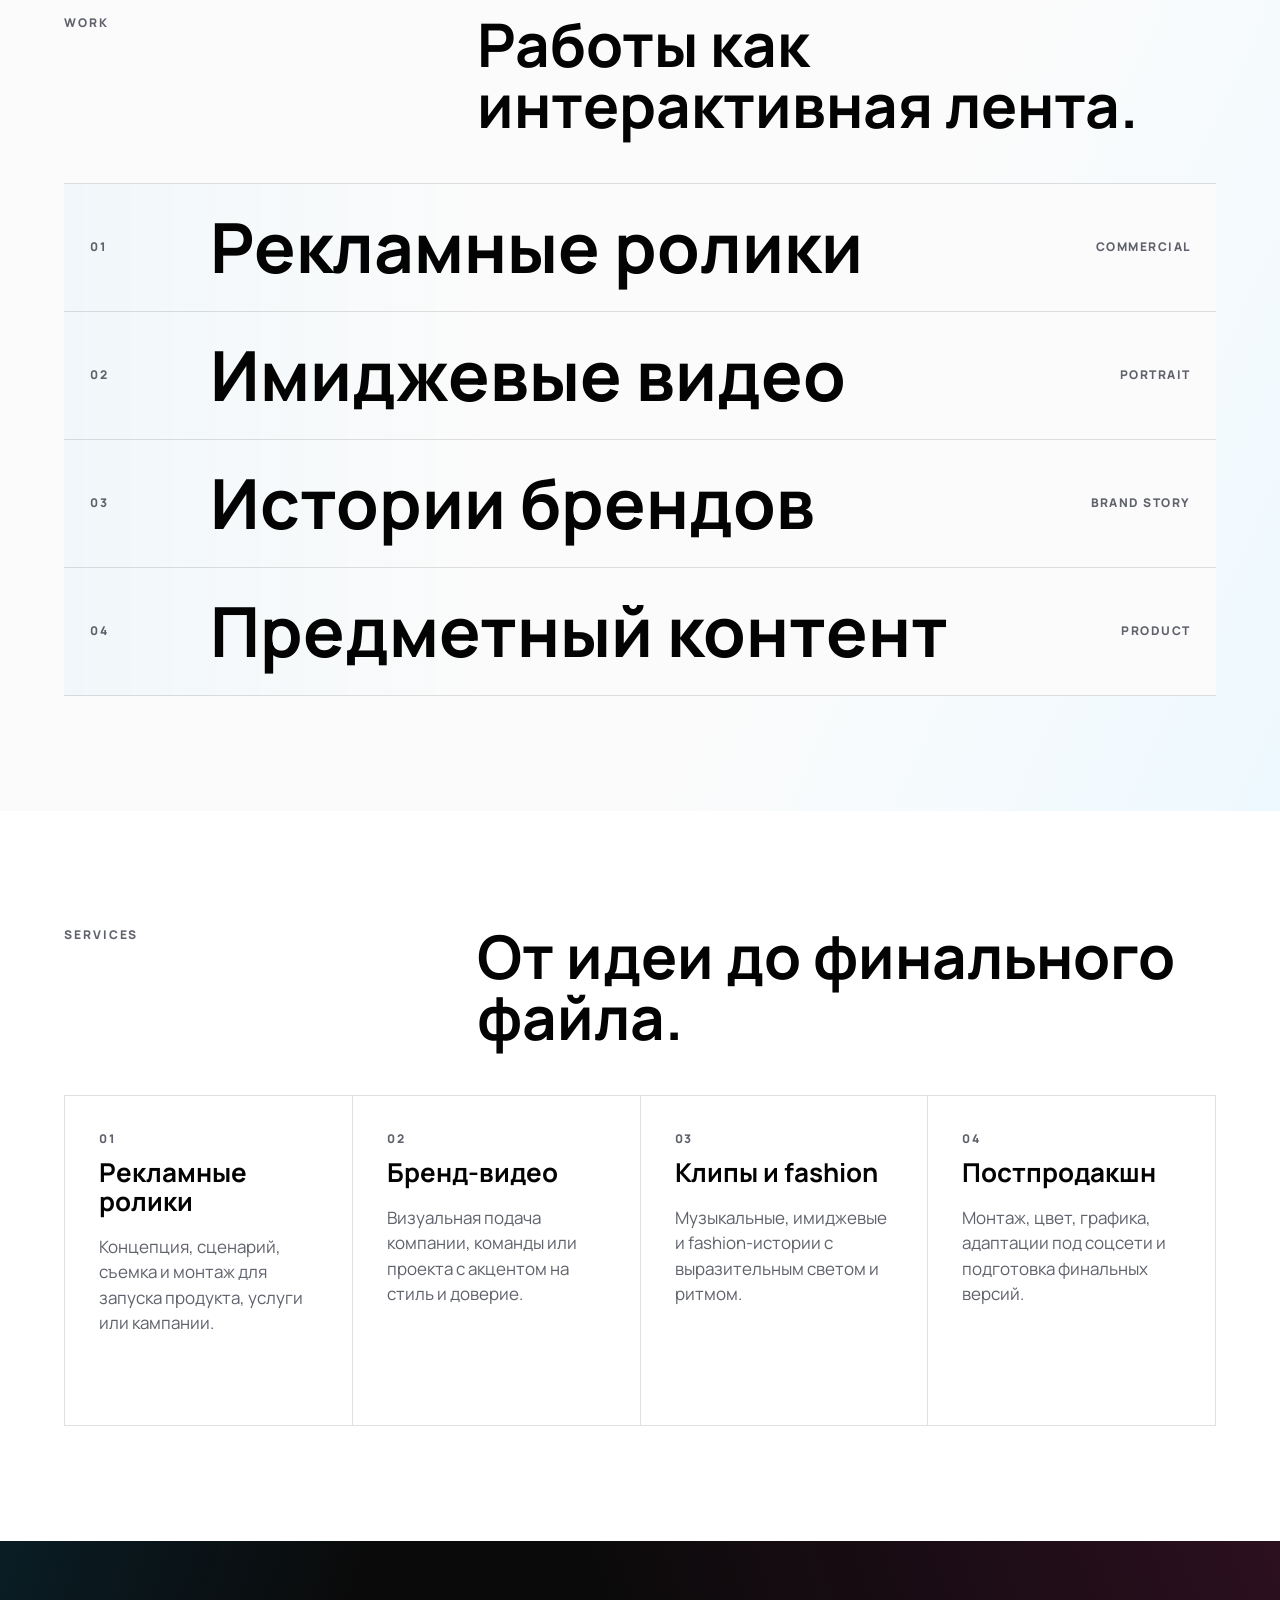
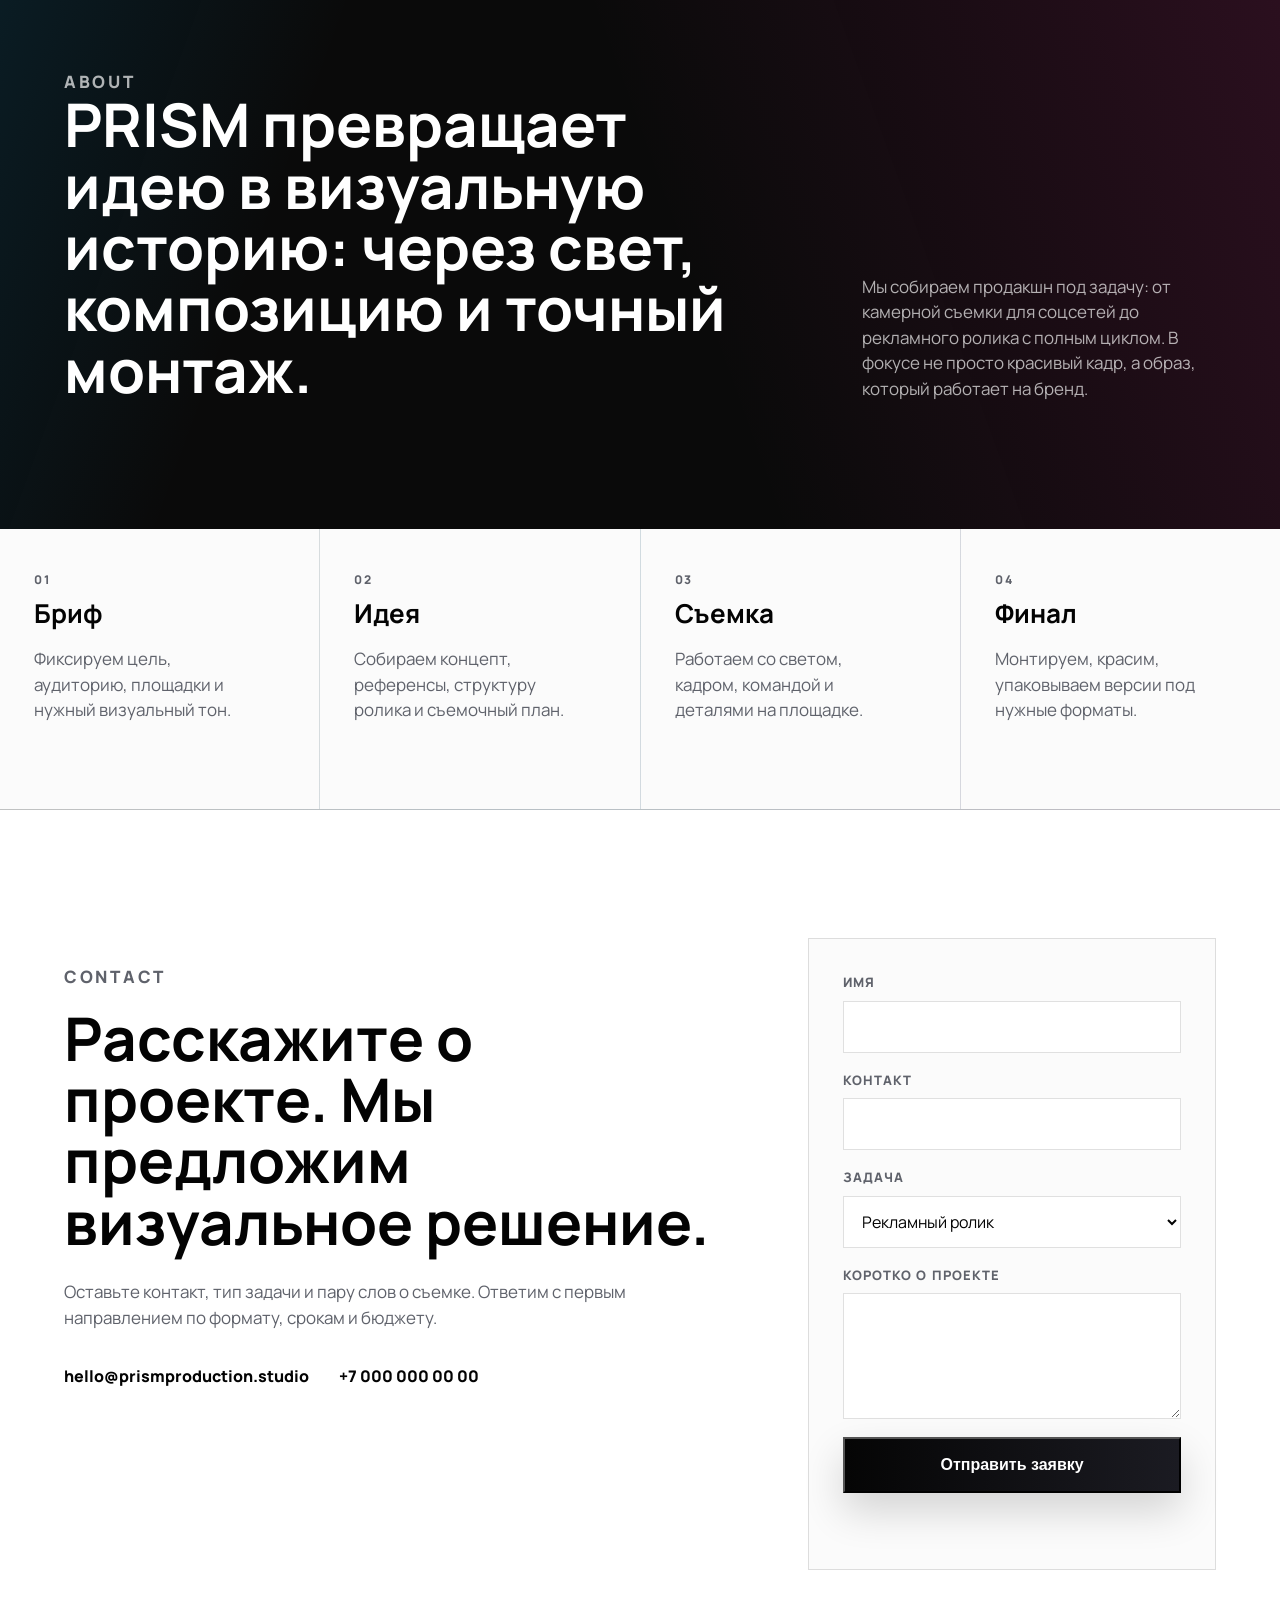
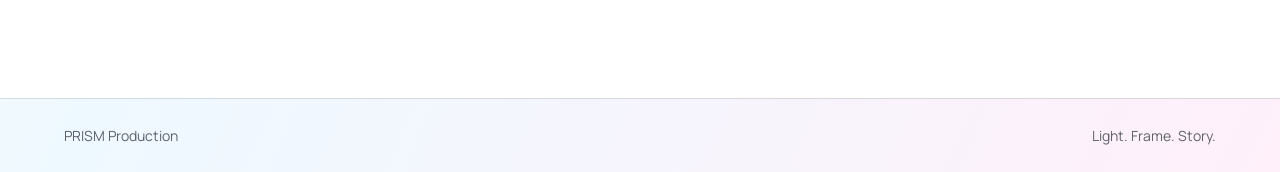
==== commit 05c4117c: "Restore prism accent motion sections" ====
--- a/index.html
+++ b/index.html
@@ -47,6 +47,11 @@
           </div>
         </div>
         <div class="hero-visual" aria-hidden="true">
+          <div class="ray-glints">
+            <span style="--delay: 0ms; --top: 38%"></span>
+            <span style="--delay: 900ms; --top: 48%"></span>
+            <span style="--delay: 1700ms; --top: 58%"></span>
+          </div>
           <img src="assets/hero-prism.png" alt="" />
         </div>
       </section>
@@ -59,40 +64,58 @@
         <span>Post-production</span>
       </section>
 
+      <section class="section montage-section" id="frames" aria-label="Монтажные планы">
+        <div class="montage-copy">
+          <p class="eyebrow">Frames</p>
+          <h2>Кадры появляются как монтажные планы.</h2>
+          <p>Собираем ритм еще до просмотра ролика: свет, портрет, пространство и предмет раскрываются по очереди.</p>
+        </div>
+        <div class="frame-stack">
+          <article class="frame-card">
+            <img src="assets/work-camera.png" alt="Камера на съемочной площадке" />
+            <span>Commercial</span>
+          </article>
+          <article class="frame-card">
+            <img src="assets/work-portrait.png" alt="Портрет в студийном свете" />
+            <span>Portrait</span>
+          </article>
+          <article class="frame-card">
+            <img src="assets/work-architecture.png" alt="Архитектурный кадр с человеком" />
+            <span>Brand Story</span>
+          </article>
+        </div>
+      </section>
+
       <section class="section work-section" id="work">
         <div class="section-head">
           <p class="eyebrow">Work</p>
-          <h2>Кадры, которые продают атмосферу до первого слова.</h2>
-        </div>
-        <div class="work-grid">
-          <article class="work-card work-card-large">
-            <img src="assets/work-camera.png" alt="Камера на съемочной площадке" />
-            <div class="work-card-content">
-              <span>Commercial</span>
-              <h3>Рекламные ролики</h3>
-            </div>
-          </article>
-          <article class="work-card">
-            <img src="assets/work-portrait.png" alt="Портрет в студийном свете" />
-            <div class="work-card-content">
-              <span>Portrait</span>
-              <h3>Имиджевые видео</h3>
-            </div>
-          </article>
-          <article class="work-card">
-            <img src="assets/work-architecture.png" alt="Архитектурный кадр с человеком" />
-            <div class="work-card-content">
-              <span>Brand story</span>
-              <h3>Истории брендов</h3>
-            </div>
-          </article>
-          <article class="work-card work-card-wide">
-            <img src="assets/work-product.png" alt="Предметная съемка часов" />
-            <div class="work-card-content">
-              <span>Product</span>
-              <h3>Предметный контент</h3>
-            </div>
-          </article>
+          <h2>Работы как интерактивная лента.</h2>
+        </div>
+        <div class="work-flow-list">
+          <a href="#contact">
+            <span>01</span>
+            <strong>Рекламные ролики</strong>
+            <em>Commercial</em>
+            <img src="assets/work-camera.png" alt="" />
+          </a>
+          <a href="#contact">
+            <span>02</span>
+            <strong>Имиджевые видео</strong>
+            <em>Portrait</em>
+            <img src="assets/work-portrait.png" alt="" />
+          </a>
+          <a href="#contact">
+            <span>03</span>
+            <strong>Истории брендов</strong>
+            <em>Brand Story</em>
+            <img src="assets/work-architecture.png" alt="" />
+          </a>
+          <a href="#contact">
+            <span>04</span>
+            <strong>Предметный контент</strong>
+            <em>Product</em>
+            <img src="assets/work-product.png" alt="" />
+          </a>
         </div>
       </section>
 
--- a/styles.css
+++ b/styles.css
@@ -1,8 +1,8 @@
 :root {
-  --bg: #f7f7f5;
+  --bg: #fbfbfb;
   --paper: #ffffff;
-  --ink: #060606;
-  --muted: #5f6168;
+  --ink: #030303;
+  --muted: #5f626b;
   --line: rgba(0, 0, 0, 0.12);
   --soft: rgba(0, 0, 0, 0.055);
   --cyan: #0aa7e8;
@@ -21,7 +21,8 @@
 
 body {
   margin: 0;
-  background: var(--bg);
+  background:
+    linear-gradient(115deg, #fbfbfb 0%, #fbfbfb 58%, #eef9ff 72%, #fff0fa 100%);
   color: var(--ink);
   font-family: "Manrope", Arial, sans-serif;
   line-height: 1.5;
@@ -48,7 +49,7 @@
   gap: 34px;
   width: 100%;
   padding: 34px 5vw;
-  background: rgba(247, 247, 245, 0.82);
+  background: rgba(251, 251, 251, 0.82);
   border-bottom: 1px solid transparent;
   backdrop-filter: blur(18px);
   transition:
@@ -60,7 +61,7 @@
 }
 
 .site-header.is-scrolled {
-  background: rgba(247, 247, 245, 0.94);
+  background: rgba(251, 251, 251, 0.94);
   border-color: var(--line);
   padding-top: 18px;
   padding-bottom: 18px;
@@ -230,7 +231,7 @@
 .button-primary {
   min-width: 218px;
   padding: 0 28px;
-  background: var(--ink);
+  background: linear-gradient(90deg, #050505, #1b1b22);
   color: var(--paper);
   box-shadow: 0 18px 40px rgba(0, 0, 0, 0.16);
   transition: transform 180ms ease, box-shadow 180ms ease;
@@ -250,7 +251,7 @@
 .hero-visual {
   position: absolute;
   right: 0;
-  bottom: 5vh;
+  bottom: 10vh;
   min-width: 0;
   padding-right: 0;
   animation: prism-arrive 980ms cubic-bezier(0.16, 1, 0.3, 1) 140ms both;
@@ -276,8 +277,34 @@
   width: min(720px, 52vw);
   margin-left: auto;
   mix-blend-mode: multiply;
+  filter: saturate(1.28) contrast(1.03);
   -webkit-mask-image: linear-gradient(90deg, transparent 0, #000 18%, #000 100%);
   mask-image: linear-gradient(90deg, transparent 0, #000 18%, #000 100%);
+}
+
+.ray-glints {
+  position: absolute;
+  inset: 0;
+  z-index: 3;
+  overflow: hidden;
+  pointer-events: none;
+}
+
+.ray-glints span {
+  position: absolute;
+  top: var(--top);
+  left: 55%;
+  width: 180px;
+  height: 2px;
+  background: linear-gradient(90deg, transparent, rgba(255, 255, 255, 0.95), transparent);
+  border-radius: 999px;
+  box-shadow:
+    0 0 10px rgba(255, 255, 255, 0.7),
+    0 0 22px rgba(10, 167, 232, 0.34);
+  opacity: 0;
+  transform: translateX(-40px) rotate(-7deg) scaleX(0.5);
+  animation: ray-glint 3600ms cubic-bezier(0.16, 1, 0.3, 1) infinite;
+  animation-delay: var(--delay);
 }
 
 .section,
@@ -287,6 +314,8 @@
 }
 
 .work-card,
+.frame-card,
+.work-flow-list a,
 .services-grid article,
 .about-band > *,
 .process-step,
@@ -301,6 +330,8 @@
 }
 
 .work-card.is-visible,
+.frame-card.is-visible,
+.work-flow-list a.is-visible,
 .services-grid article.is-visible,
 .about-band > *.is-visible,
 .process-step.is-visible,
@@ -345,6 +376,24 @@
     opacity: 1;
     clip-path: inset(0 0 0 0);
     transform: translateX(0);
+  }
+}
+
+@keyframes ray-glint {
+  0%,
+  52%,
+  100% {
+    opacity: 0;
+    transform: translateX(-42px) rotate(-7deg) scaleX(0.46);
+  }
+
+  12% {
+    opacity: 0.7;
+  }
+
+  24% {
+    opacity: 0;
+    transform: translateX(220px) rotate(-7deg) scaleX(1);
   }
 }
 
@@ -393,6 +442,82 @@
   line-height: 1.02;
 }
 
+.montage-section {
+  display: grid;
+  grid-template-columns: minmax(0, 0.82fr) minmax(360px, 1.18fr);
+  gap: 6vw;
+  background: var(--paper);
+}
+
+.montage-copy {
+  position: sticky;
+  top: 132px;
+  align-self: start;
+}
+
+.montage-copy h2 {
+  margin-bottom: 24px;
+  font-size: clamp(38px, 5.4vw, 84px);
+  line-height: 0.98;
+}
+
+.montage-copy p:last-child {
+  max-width: 500px;
+  color: var(--muted);
+  font-size: clamp(18px, 1.7vw, 24px);
+  line-height: 1.34;
+}
+
+.frame-stack {
+  display: grid;
+  gap: clamp(70px, 13vh, 140px);
+  padding: 6vh 0 4vh;
+}
+
+.frame-card {
+  position: relative;
+  min-height: clamp(320px, 44vw, 520px);
+  overflow: hidden;
+  background: #111;
+  clip-path: inset(16% 0 16% 0);
+  box-shadow: 0 26px 68px rgba(0, 0, 0, 0.14);
+  transition:
+    clip-path 820ms cubic-bezier(0.22, 1, 0.36, 1),
+    opacity 700ms cubic-bezier(0.16, 1, 0.3, 1),
+    transform 700ms cubic-bezier(0.16, 1, 0.3, 1);
+  transition-delay: var(--reveal-delay, 0ms);
+}
+
+.frame-card.is-visible {
+  clip-path: inset(0 0 0 0);
+}
+
+.frame-card img {
+  width: 100%;
+  height: 100%;
+  min-height: inherit;
+  object-fit: cover;
+  filter: grayscale(1) contrast(1.08);
+  transform: scale(1.04);
+  transition: filter 260ms ease, transform 520ms cubic-bezier(0.16, 1, 0.3, 1);
+}
+
+.frame-card:hover img {
+  filter: grayscale(0.38) contrast(1.05);
+  transform: scale(1.08);
+}
+
+.frame-card span {
+  position: absolute;
+  right: 24px;
+  bottom: 22px;
+  color: var(--paper);
+  font-size: 12px;
+  font-weight: 800;
+  letter-spacing: 0.16em;
+  text-transform: uppercase;
+}
+
 .work-grid {
   display: grid;
   grid-template-columns: repeat(4, minmax(0, 1fr));
@@ -462,6 +587,111 @@
   line-height: 1.08;
 }
 
+.work-flow-list {
+  border-top: 1px solid var(--line);
+}
+
+.work-flow-list a {
+  position: relative;
+  display: grid;
+  grid-template-columns: 90px minmax(0, 1fr) minmax(140px, auto);
+  gap: 30px;
+  align-items: center;
+  min-height: clamp(108px, 10vw, 140px);
+  padding: 0 2vw;
+  border-bottom: 1px solid var(--line);
+  overflow: hidden;
+  background:
+    linear-gradient(90deg, rgba(10, 167, 232, 0.04), transparent 38%),
+    var(--bg);
+}
+
+.work-flow-list a::before {
+  position: absolute;
+  inset: 0;
+  background:
+    linear-gradient(90deg, rgba(10, 167, 232, 0.18), transparent 34%),
+    linear-gradient(80deg, transparent 55%, rgba(247, 45, 157, 0.18)),
+    #050505;
+  content: "";
+  transform: translateY(101%);
+  transition: transform 420ms cubic-bezier(0.22, 1, 0.36, 1);
+}
+
+.work-flow-list span,
+.work-flow-list strong,
+.work-flow-list em {
+  position: relative;
+  z-index: 3;
+  transition: color 220ms ease, transform 320ms cubic-bezier(0.22, 1, 0.36, 1);
+}
+
+.work-flow-list span {
+  color: var(--muted);
+  font-size: 12px;
+  font-weight: 800;
+  letter-spacing: 0.16em;
+}
+
+.work-flow-list strong {
+  font-size: clamp(32px, 5.4vw, 76px);
+  font-weight: 700;
+  letter-spacing: 0;
+  line-height: 0.98;
+}
+
+.work-flow-list em {
+  color: var(--muted);
+  font-size: 12px;
+  font-style: normal;
+  font-weight: 800;
+  letter-spacing: 0.12em;
+  text-align: right;
+  text-transform: uppercase;
+}
+
+.work-flow-list img {
+  position: absolute;
+  top: 50%;
+  right: 22vw;
+  z-index: 2;
+  width: clamp(170px, 22vw, 320px);
+  aspect-ratio: 16 / 10;
+  object-fit: cover;
+  opacity: 0;
+  filter: grayscale(1) contrast(1.08);
+  transform: translate(30px, -50%) rotate(-2deg) scale(0.94);
+  transition:
+    opacity 320ms ease,
+    transform 420ms cubic-bezier(0.22, 1, 0.36, 1);
+  pointer-events: none;
+}
+
+.work-flow-list a:hover::before,
+.work-flow-list a:focus-visible::before {
+  transform: translateY(0);
+}
+
+.work-flow-list a:hover span,
+.work-flow-list a:hover strong,
+.work-flow-list a:hover em,
+.work-flow-list a:focus-visible span,
+.work-flow-list a:focus-visible strong,
+.work-flow-list a:focus-visible em {
+  color: var(--paper);
+}
+
+.work-flow-list a:hover strong,
+.work-flow-list a:focus-visible strong {
+  transform: translateX(18px);
+}
+
+.work-flow-list a:hover img,
+.work-flow-list a:focus-visible img {
+  opacity: 0.78;
+  transform: translate(0, -50%) rotate(0deg) scale(1);
+}
+
 .services-section {
   background: var(--paper);
 }
@@ -642,7 +872,7 @@
   .hero-visual {
     position: relative;
     right: auto;
-    bottom: auto;
+    bottom: 32px;
     margin-top: 30px;
   }
 
@@ -663,6 +893,7 @@
     grid-column: span 2;
   }
 
+  .montage-section,
   .work-grid,
   .services-grid,
   .process-section {
@@ -733,8 +964,8 @@
 
   .hero-visual {
     position: absolute;
-    top: 156px;
-    right: -410px;
+    top: 132px;
+    right: -500px;
     bottom: auto;
     z-index: 0;
     width: 620px;
@@ -764,6 +995,11 @@
     mask-image: linear-gradient(90deg, transparent 0, #000 32%, #000 76%, transparent 100%);
   }
 
+  .ray-glints span {
+    left: 49%;
+    width: 110px;
+  }
+
   .button-primary {
     width: 100%;
   }
@@ -789,9 +1025,48 @@
   }
 
   .work-grid,
+  .montage-section,
   .services-grid,
   .process-section {
     grid-template-columns: 1fr;
+  }
+
+  .montage-copy {
+    position: relative;
+    top: auto;
+  }
+
+  .montage-copy h2 {
+    font-size: clamp(38px, 12vw, 54px);
+  }
+
+  .frame-stack {
+    gap: 44px;
+    padding-top: 12px;
+  }
+
+  .frame-card {
+    min-height: 290px;
+  }
+
+  .work-flow-list a {
+    grid-template-columns: 44px 1fr;
+    gap: 18px;
+    min-height: 108px;
+    padding: 0 20px;
+  }
+
+  .work-flow-list strong {
+    font-size: clamp(28px, 9.2vw, 40px);
+  }
+
+  .work-flow-list em {
+    grid-column: 2;
+    text-align: left;
+  }
+
+  .work-flow-list img {
+    display: none;
   }
 
   .work-card,
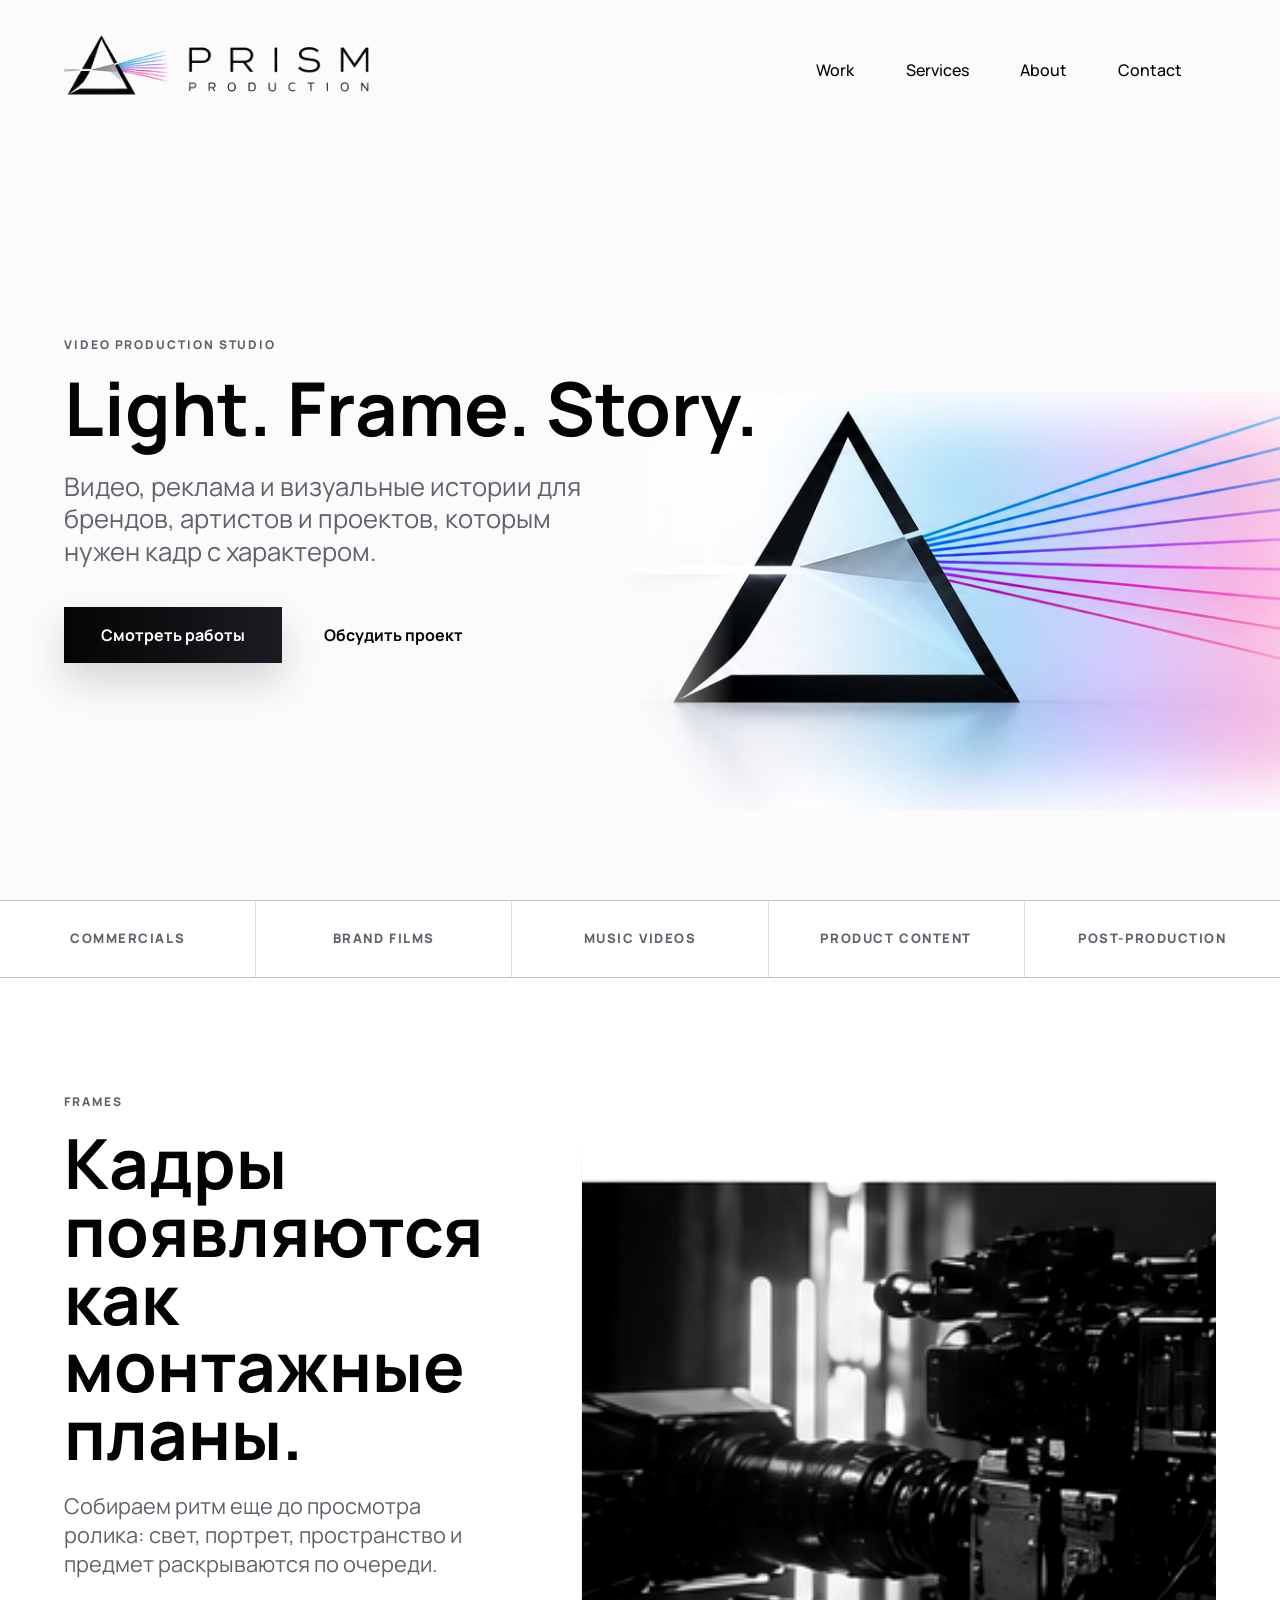
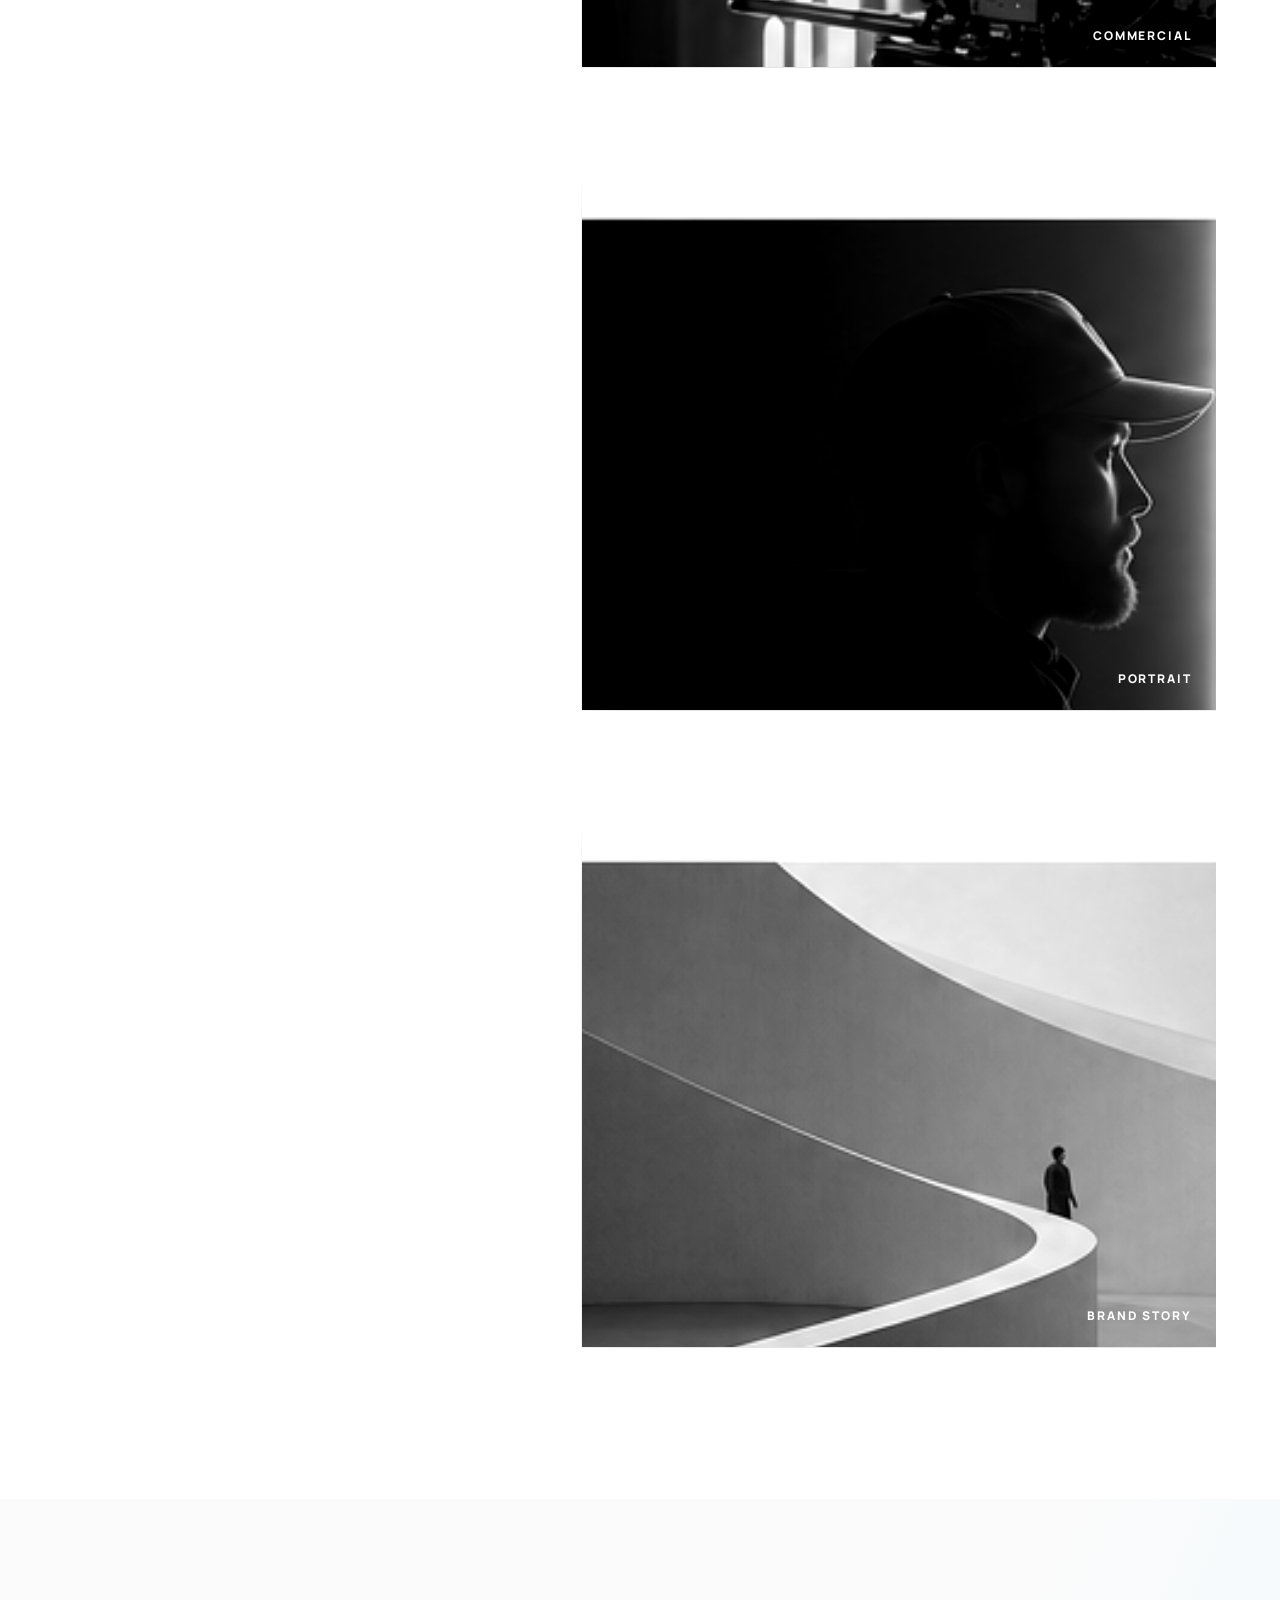
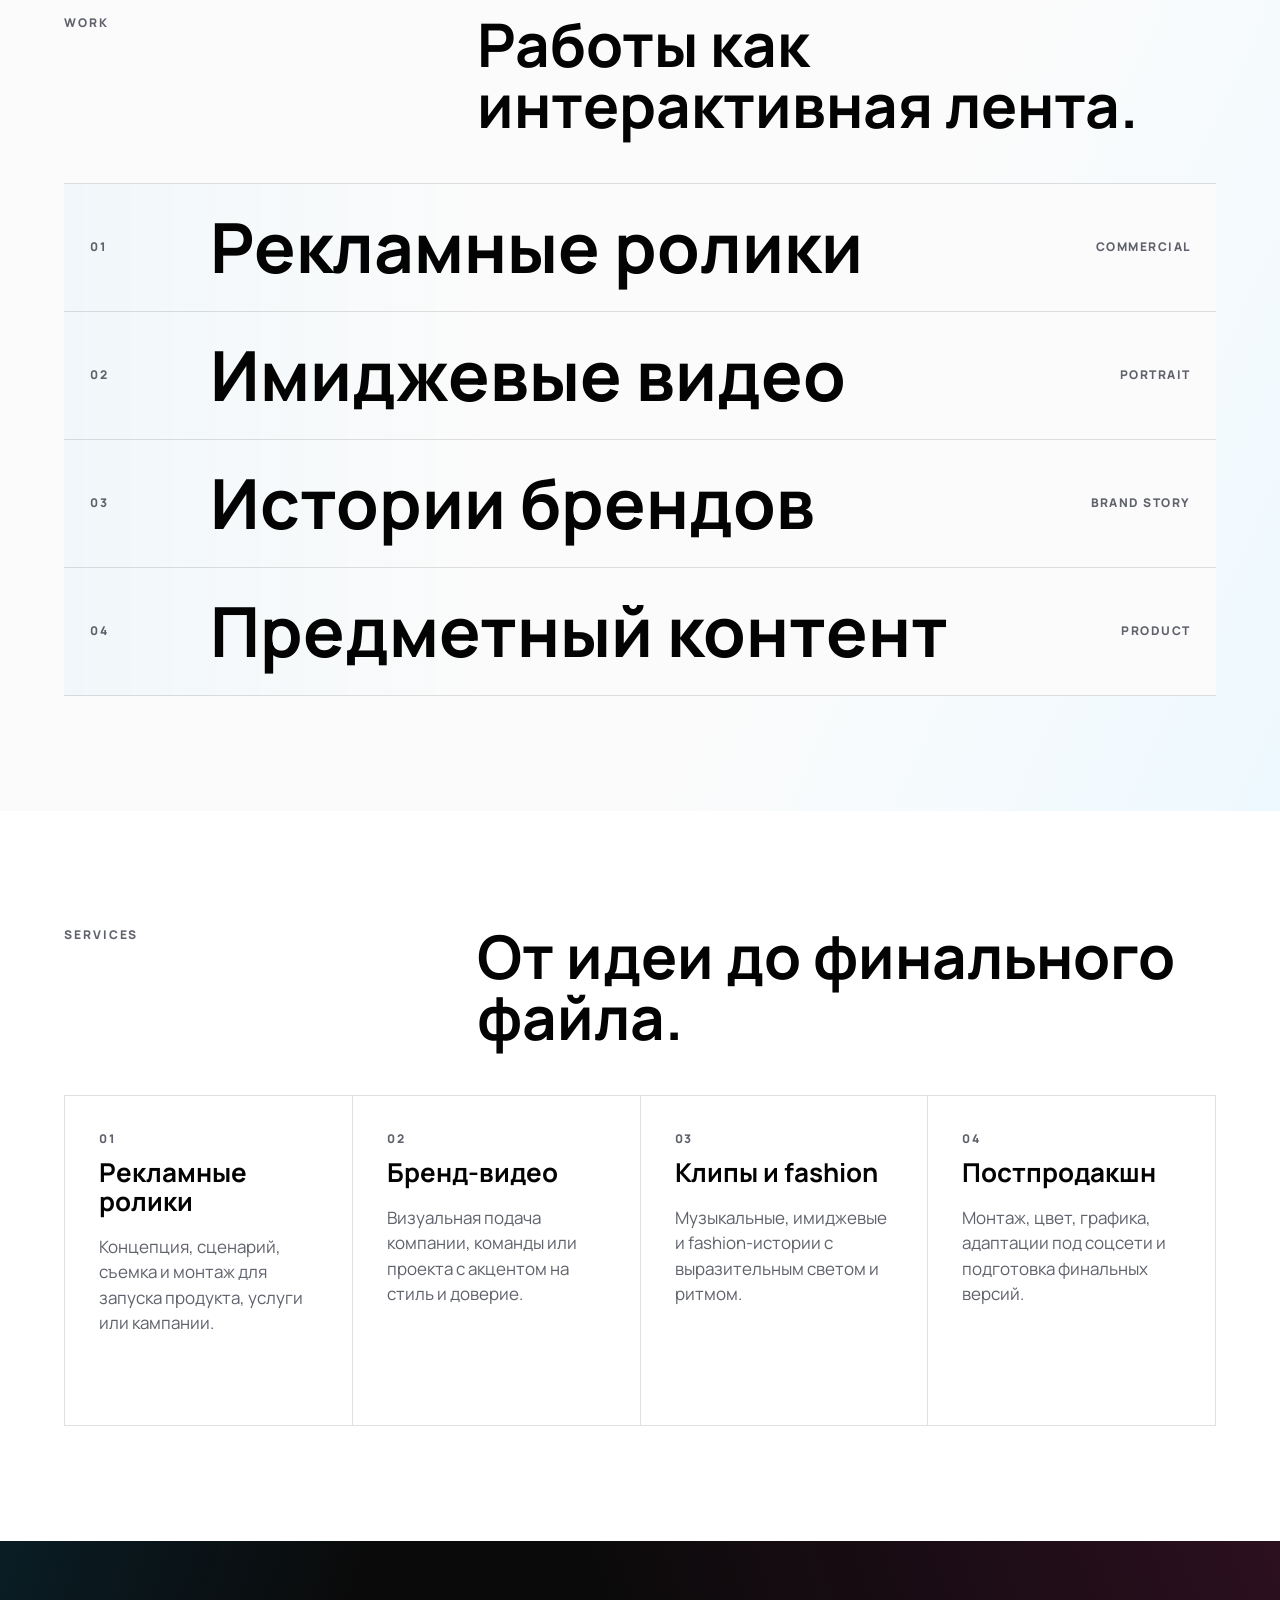
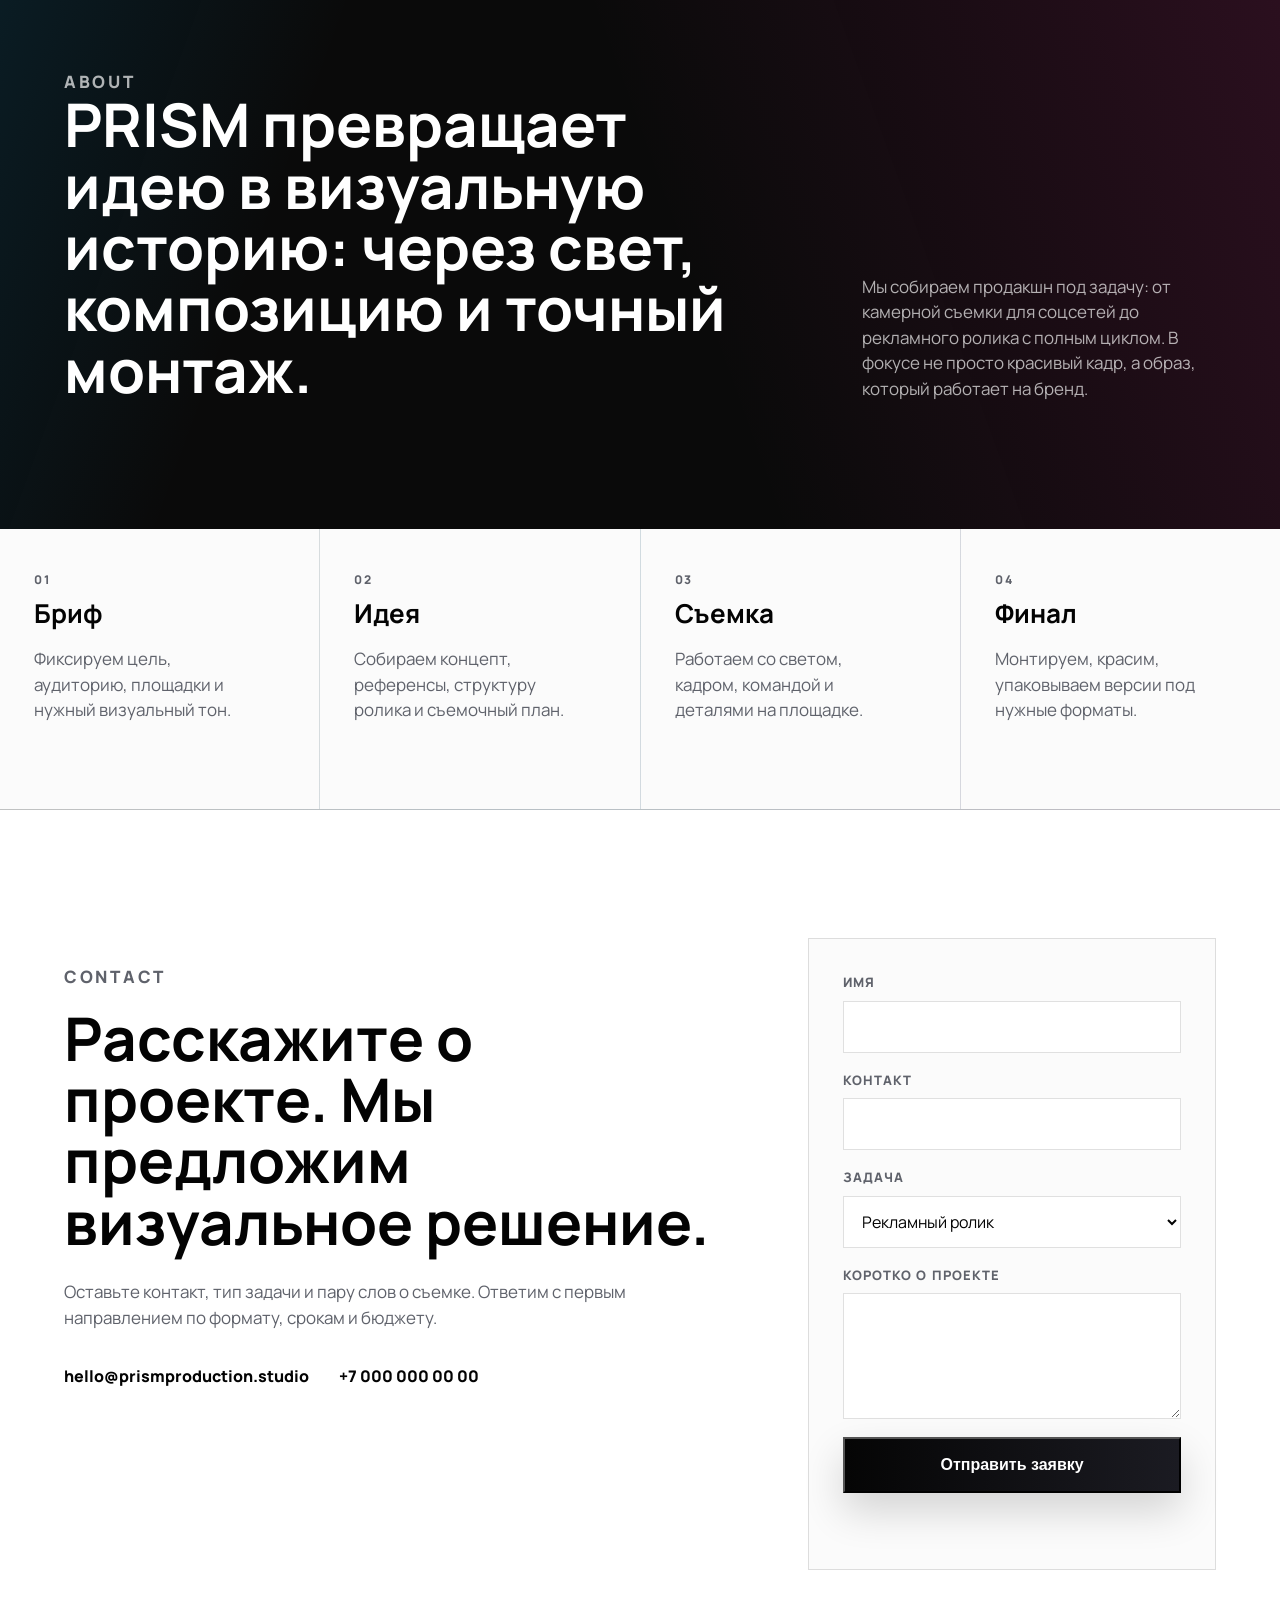
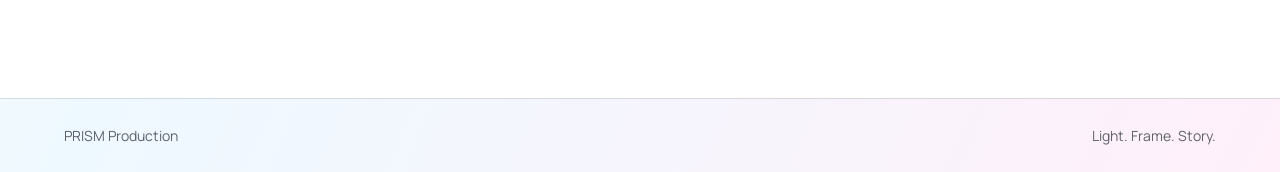
==== commit e07e4fbe: "Add prism entrance intro" ====
--- a/index.html
+++ b/index.html
@@ -17,6 +17,25 @@
     <link rel="stylesheet" href="styles.css" />
   </head>
   <body>
+    <div class="site-intro" data-intro aria-hidden="true">
+      <div class="intro-logo">
+        <div class="intro-mark">
+          <img src="assets/logo-transparent.png" alt="" />
+        </div>
+        <div class="intro-beams">
+          <span style="--beam: #18b9ff; --delay: 560ms; --angle: -15deg"></span>
+          <span style="--beam: #3d7dff; --delay: 650ms; --angle: -7deg"></span>
+          <span style="--beam: #9a5cff; --delay: 740ms; --angle: 0deg"></span>
+          <span style="--beam: #f335ac; --delay: 830ms; --angle: 7deg"></span>
+          <span style="--beam: #ff8ec8; --delay: 920ms; --angle: 15deg"></span>
+        </div>
+        <div class="intro-wordmark">
+          <span>PRISM</span>
+          <span>PRODUCTION</span>
+        </div>
+      </div>
+    </div>
+
     <header class="site-header" data-header>
       <a class="brand" href="#top" aria-label="PRISM Production">
         <img src="assets/logo-transparent.png" alt="PRISM Production" />
--- a/styles.css
+++ b/styles.css
@@ -36,6 +36,148 @@
 a {
   color: inherit;
   text-decoration: none;
+}
+
+.site-intro {
+  position: fixed;
+  inset: 0;
+  z-index: 100;
+  display: grid;
+  place-items: center;
+  background:
+    radial-gradient(circle at 50% 46%, rgba(124, 77, 255, 0.14), transparent 21%),
+    #000;
+  cursor: pointer;
+  animation: intro-exit 680ms cubic-bezier(0.7, 0, 0.84, 0) 2850ms forwards;
+}
+
+.site-intro.is-done {
+  animation: intro-exit 320ms ease forwards;
+}
+
+.intro-logo {
+  position: relative;
+  display: grid;
+  grid-template-columns: clamp(92px, 12vw, 132px) auto;
+  align-items: center;
+  gap: clamp(16px, 2.4vw, 28px);
+  transform: translateY(-3vh);
+}
+
+.intro-mark {
+  position: relative;
+  z-index: 2;
+  width: clamp(92px, 12vw, 132px);
+  height: clamp(60px, 7.8vw, 88px);
+  overflow: hidden;
+  opacity: 0;
+  transform: translateX(14px) scale(0.9);
+  animation: intro-mark-in 700ms cubic-bezier(0.16, 1, 0.3, 1) 180ms forwards;
+}
+
+.intro-mark img {
+  width: clamp(318px, 41vw, 456px);
+  max-width: none;
+  filter: invert(1) grayscale(1) brightness(2.1);
+}
+
+.intro-beams {
+  position: absolute;
+  top: 50%;
+  left: clamp(72px, 9.3vw, 102px);
+  z-index: 1;
+  width: clamp(180px, 28vw, 360px);
+  height: clamp(74px, 9vw, 126px);
+  pointer-events: none;
+  transform: translateY(-50%);
+}
+
+.intro-beams span {
+  position: absolute;
+  top: 50%;
+  left: 0;
+  width: 100%;
+  height: 2px;
+  background: linear-gradient(90deg, rgba(255, 255, 255, 0.92), var(--beam), transparent);
+  border-radius: 999px;
+  box-shadow: 0 0 18px color-mix(in srgb, var(--beam) 48%, transparent);
+  opacity: 0;
+  transform: rotate(var(--angle)) scaleX(0);
+  transform-origin: left;
+  animation: intro-beam 940ms cubic-bezier(0.16, 1, 0.3, 1) var(--delay) forwards;
+}
+
+.intro-wordmark {
+  position: relative;
+  z-index: 3;
+  display: grid;
+  color: #fff;
+  font-size: clamp(30px, 5vw, 62px);
+  font-weight: 800;
+  letter-spacing: -0.02em;
+  line-height: 0.86;
+  text-transform: uppercase;
+}
+
+.intro-wordmark span {
+  display: block;
+  overflow: hidden;
+  white-space: nowrap;
+  clip-path: inset(0 100% 0 0);
+}
+
+.intro-wordmark span:first-child {
+  animation: intro-type 620ms cubic-bezier(0.16, 1, 0.3, 1) 1320ms forwards;
+}
+
+.intro-wordmark span:last-child {
+  animation: intro-type 700ms cubic-bezier(0.16, 1, 0.3, 1) 1530ms forwards;
+}
+
+@keyframes intro-mark-in {
+  to {
+    opacity: 1;
+    transform: translateX(0) scale(1);
+  }
+}
+
+@keyframes intro-beam {
+  0% {
+    opacity: 0;
+    transform: rotate(var(--angle)) scaleX(0);
+  }
+
+  18% {
+    opacity: 1;
+  }
+
+  100% {
+    opacity: 0.82;
+    transform: rotate(var(--angle)) scaleX(1);
+  }
+}
+
+@keyframes intro-type {
+  from {
+    opacity: 0;
+    transform: translateY(0.24em);
+    clip-path: inset(0 100% 0 0);
+  }
+
+  to {
+    opacity: 1;
+    transform: translateY(0);
+    clip-path: inset(0 0 0 0);
+  }
+}
+
+@keyframes intro-exit {
+  to {
+    opacity: 0;
+    visibility: hidden;
+    pointer-events: none;
+    transform: scale(1.025);
+  }
 }
 
 .site-header {
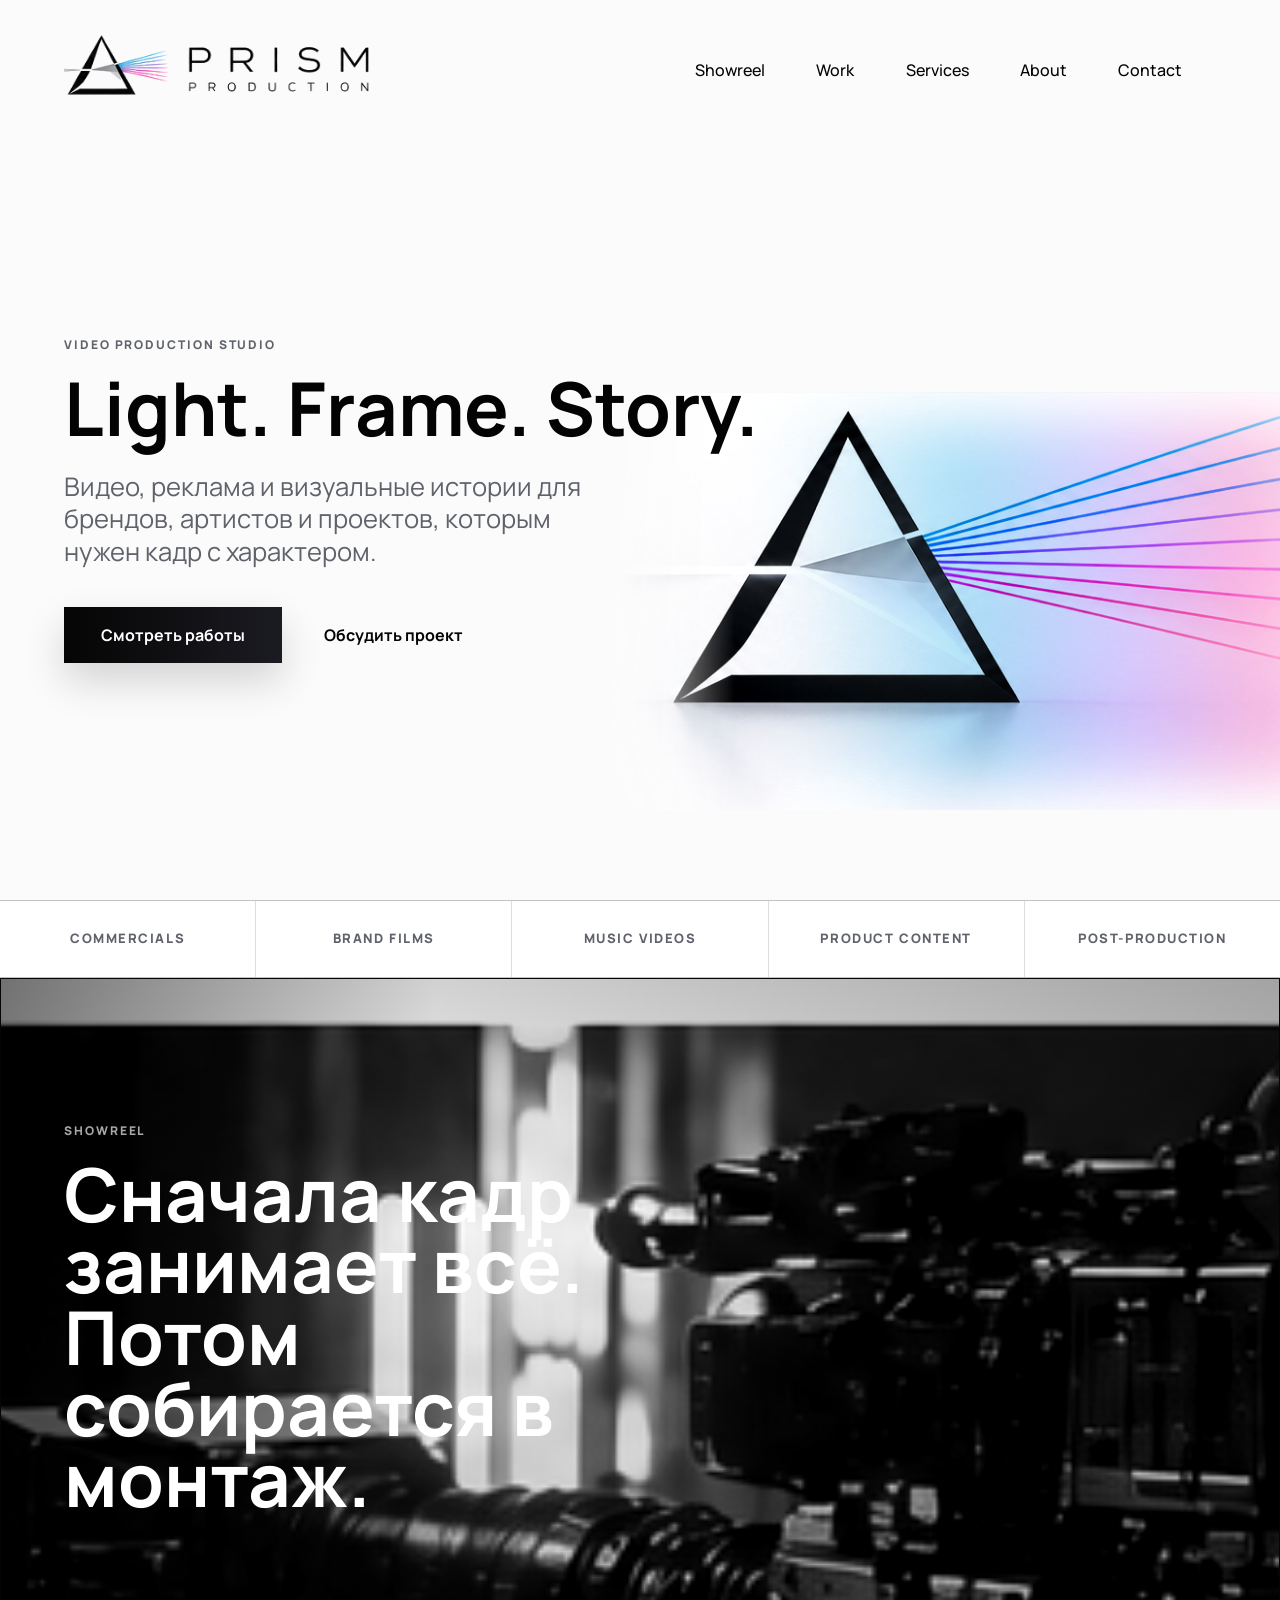
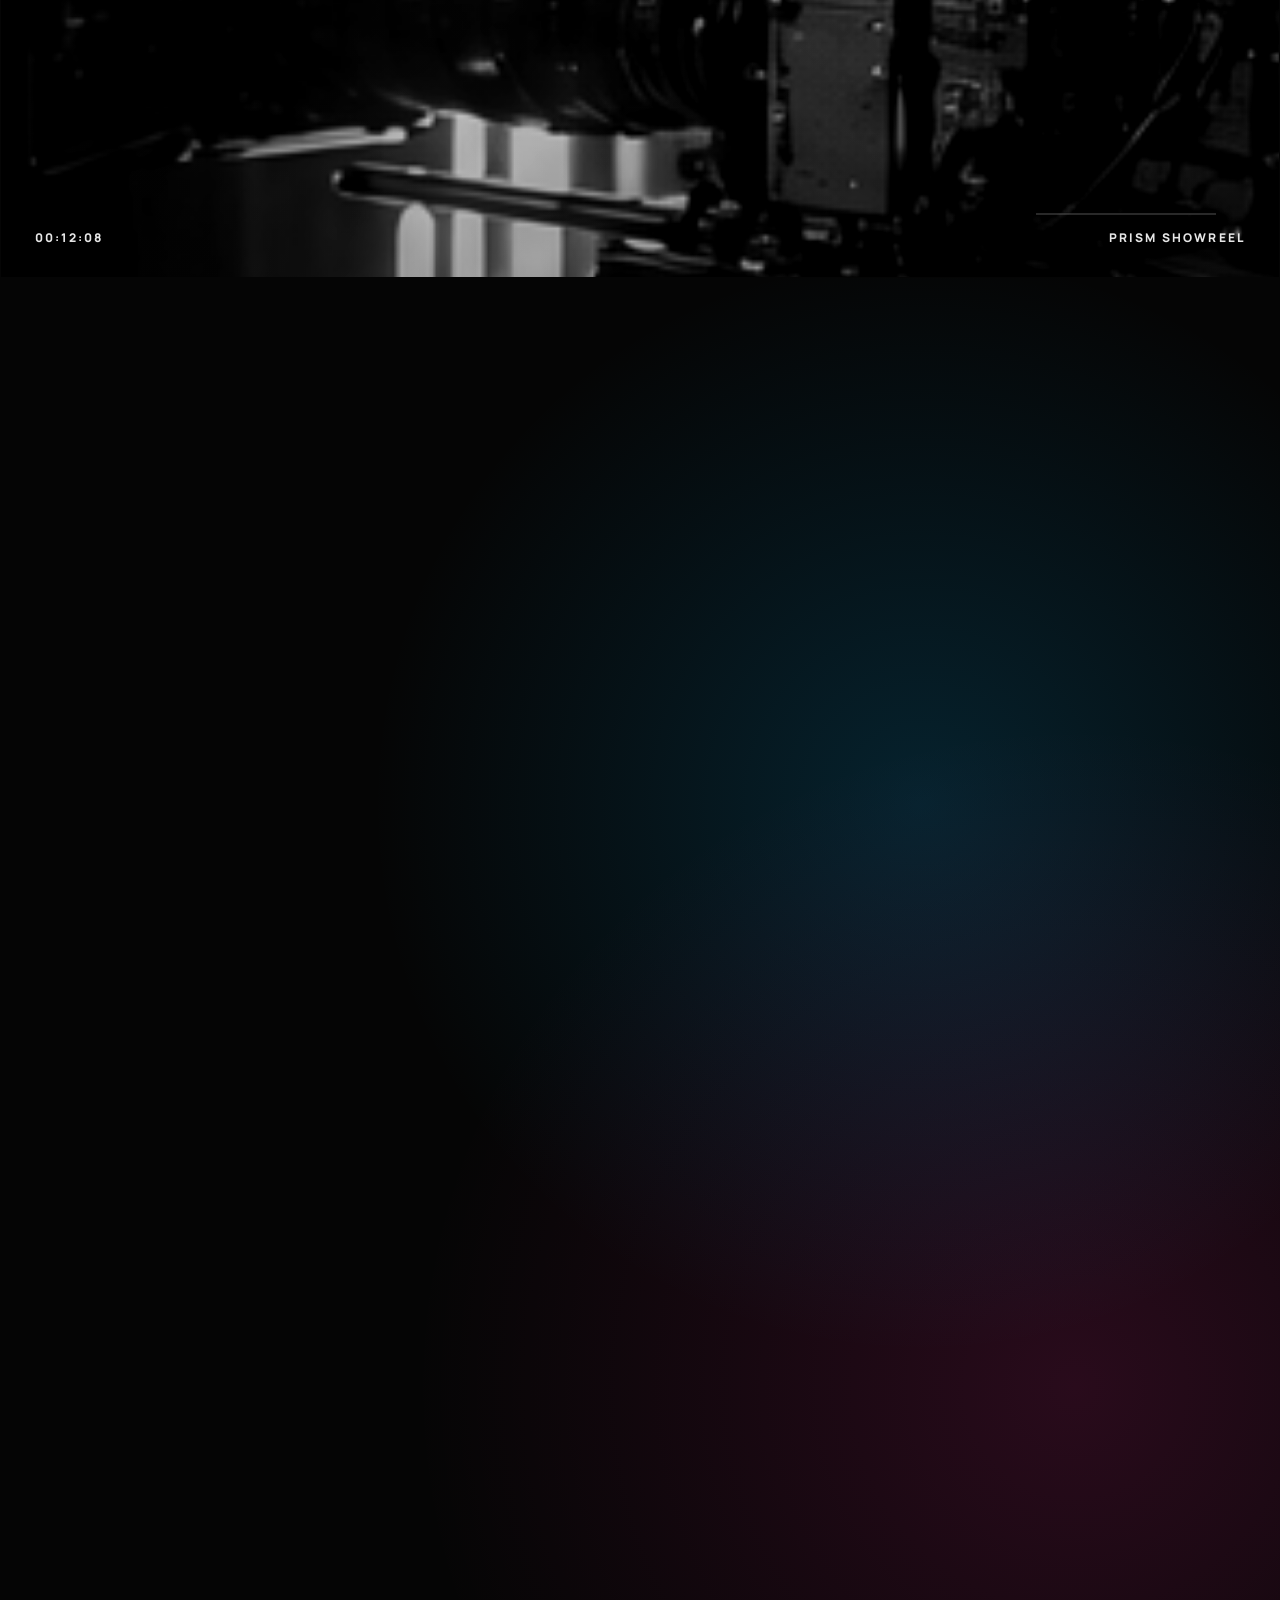
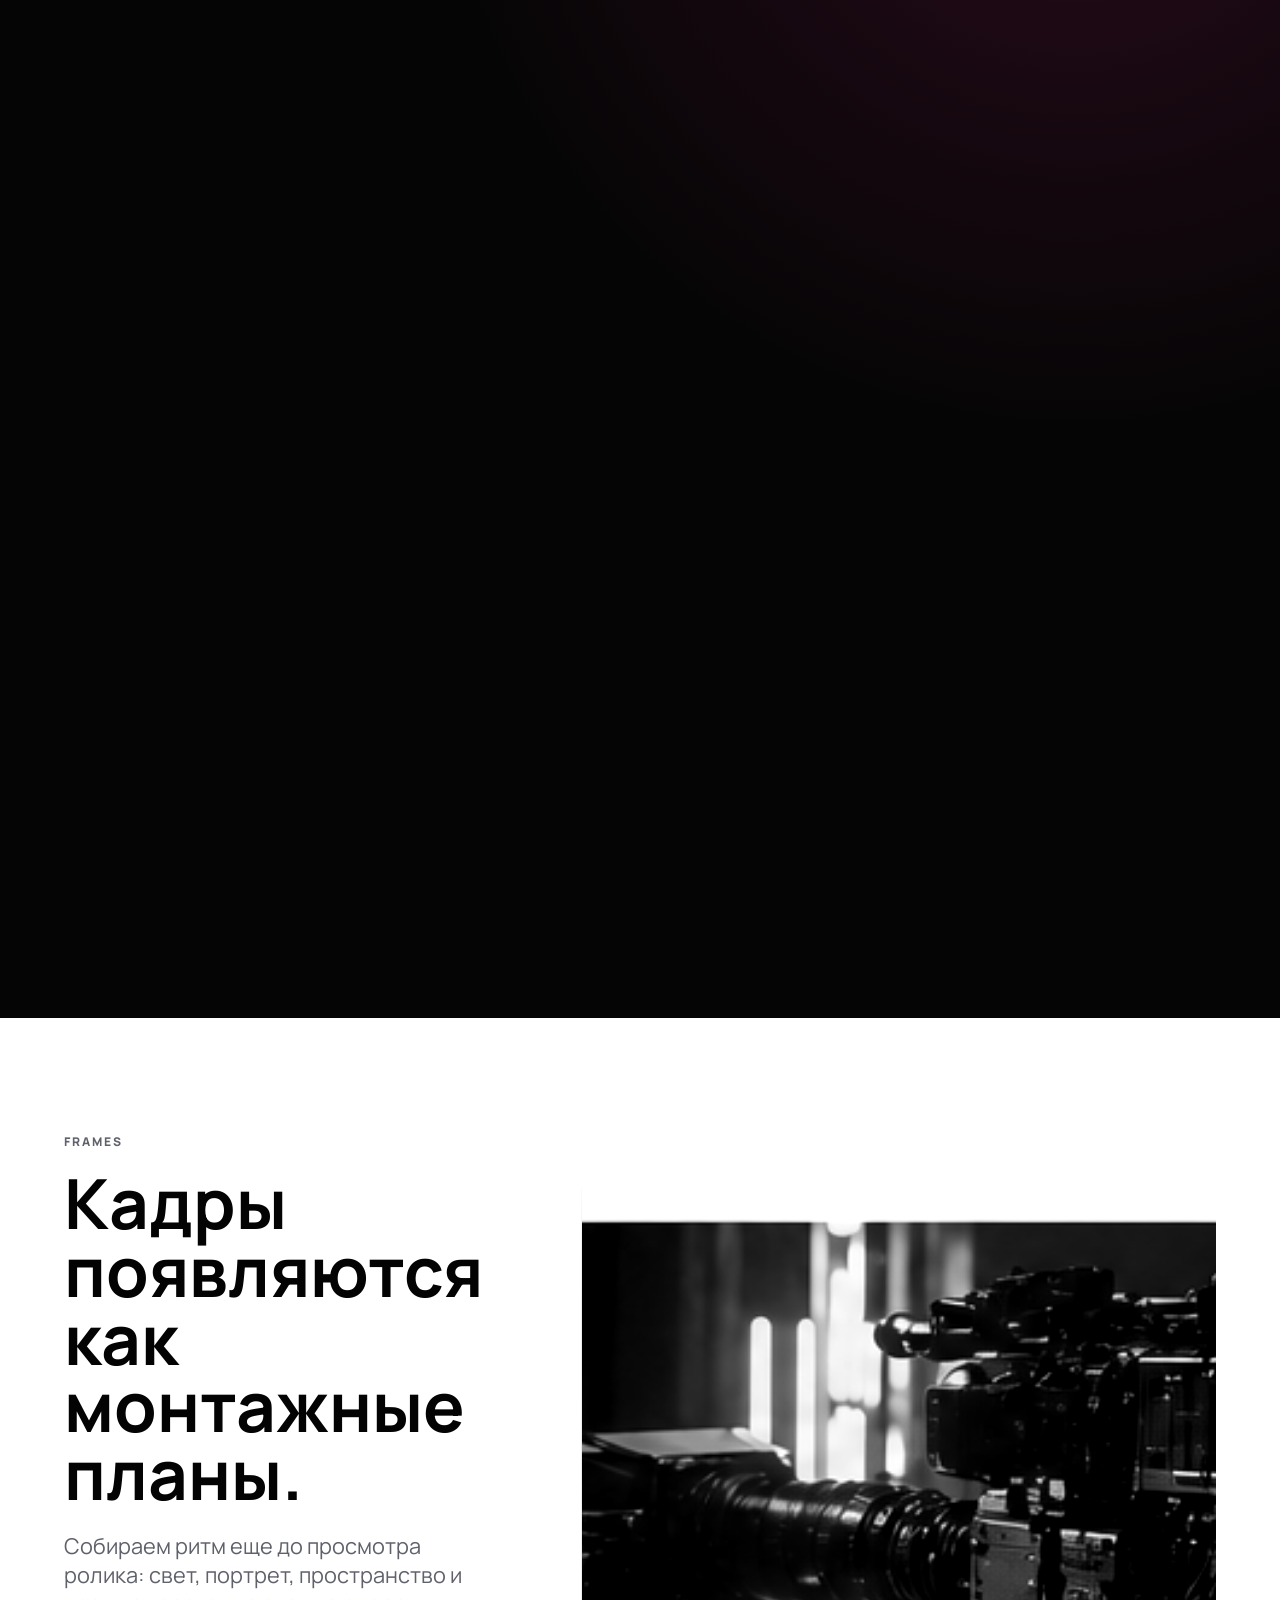
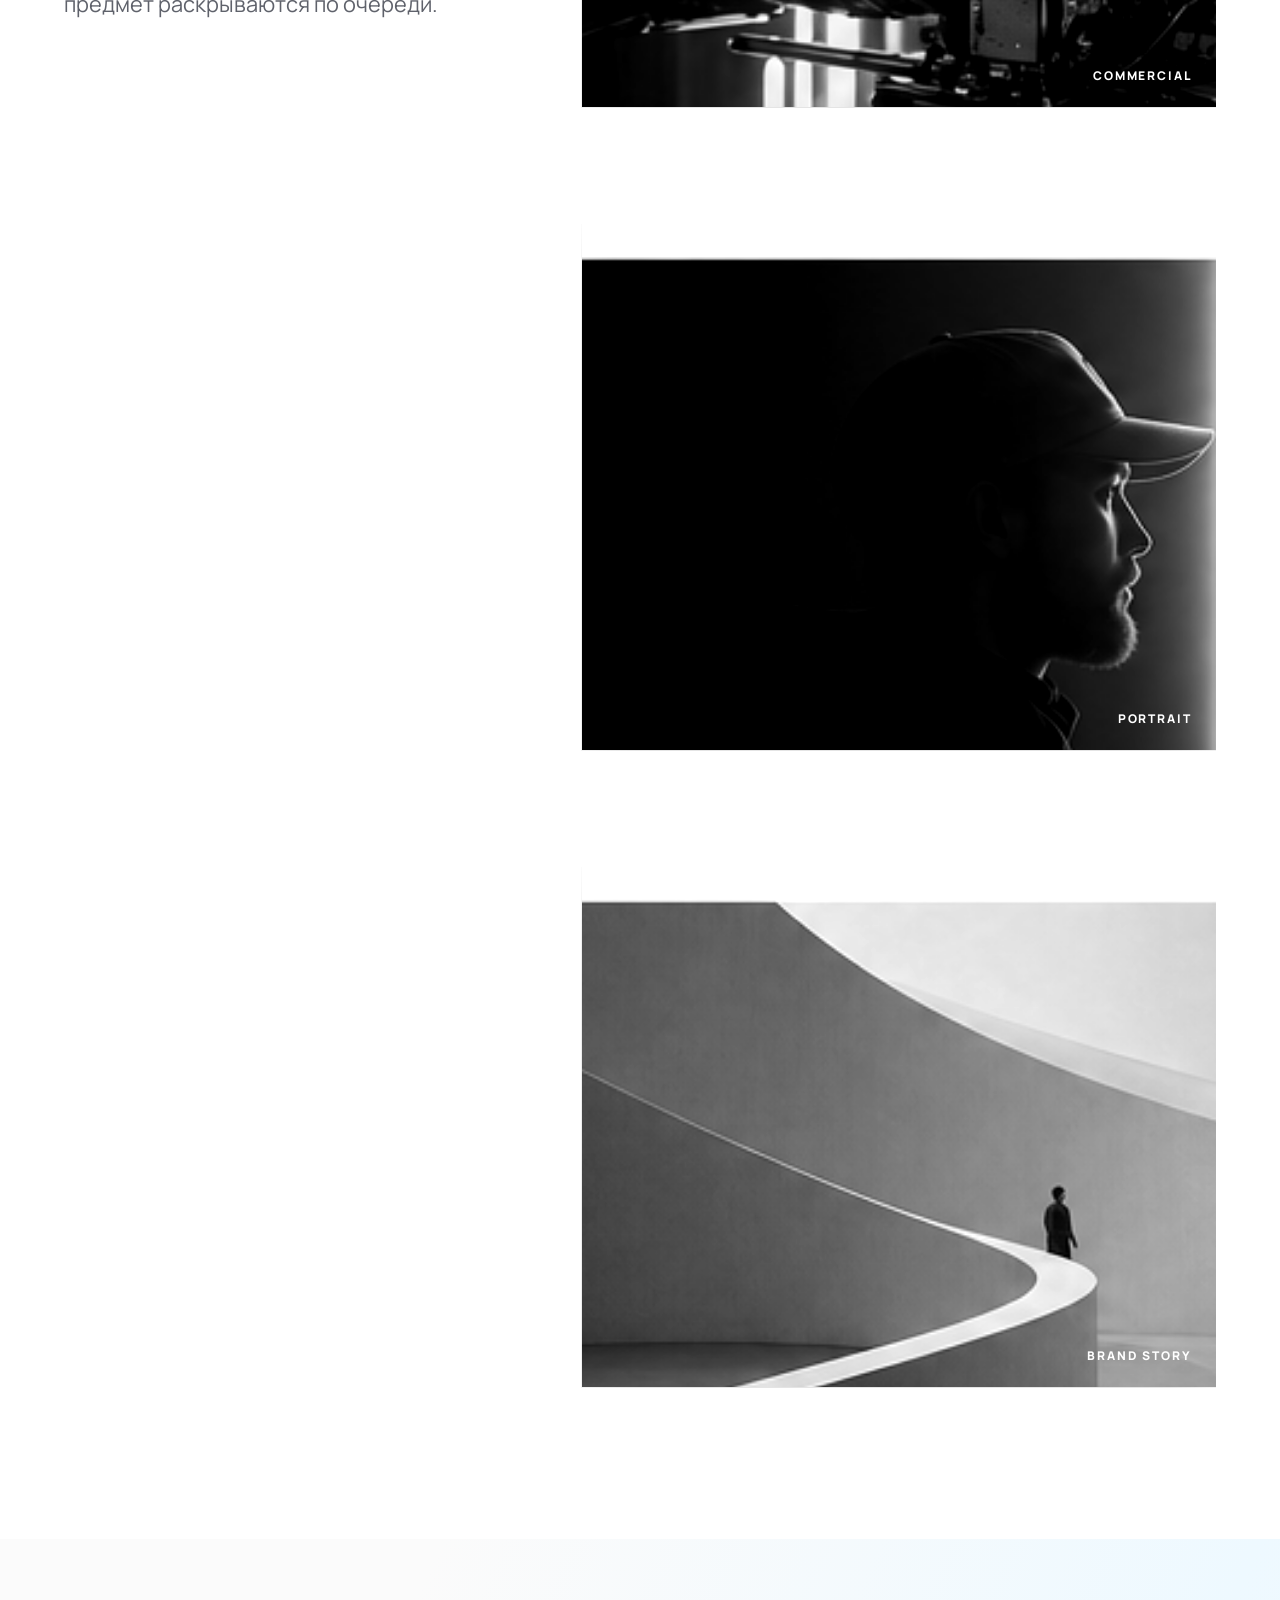
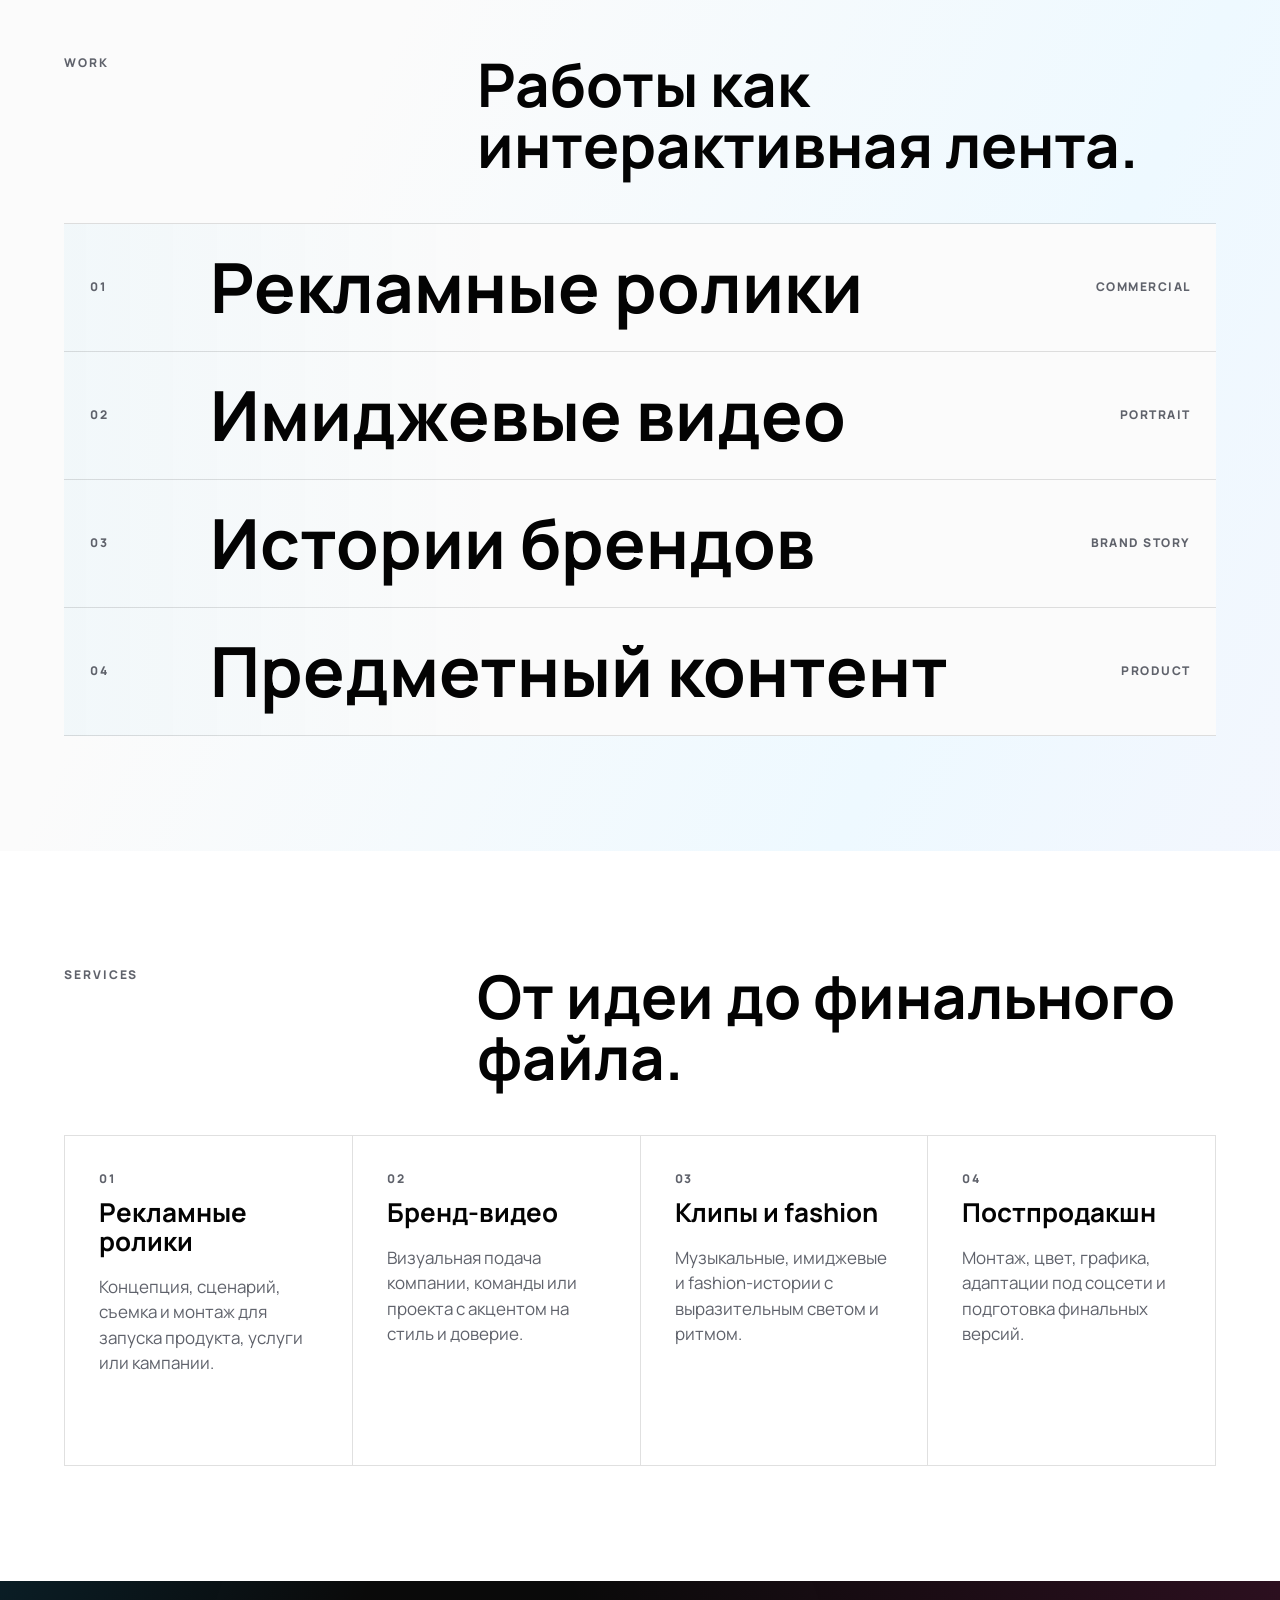
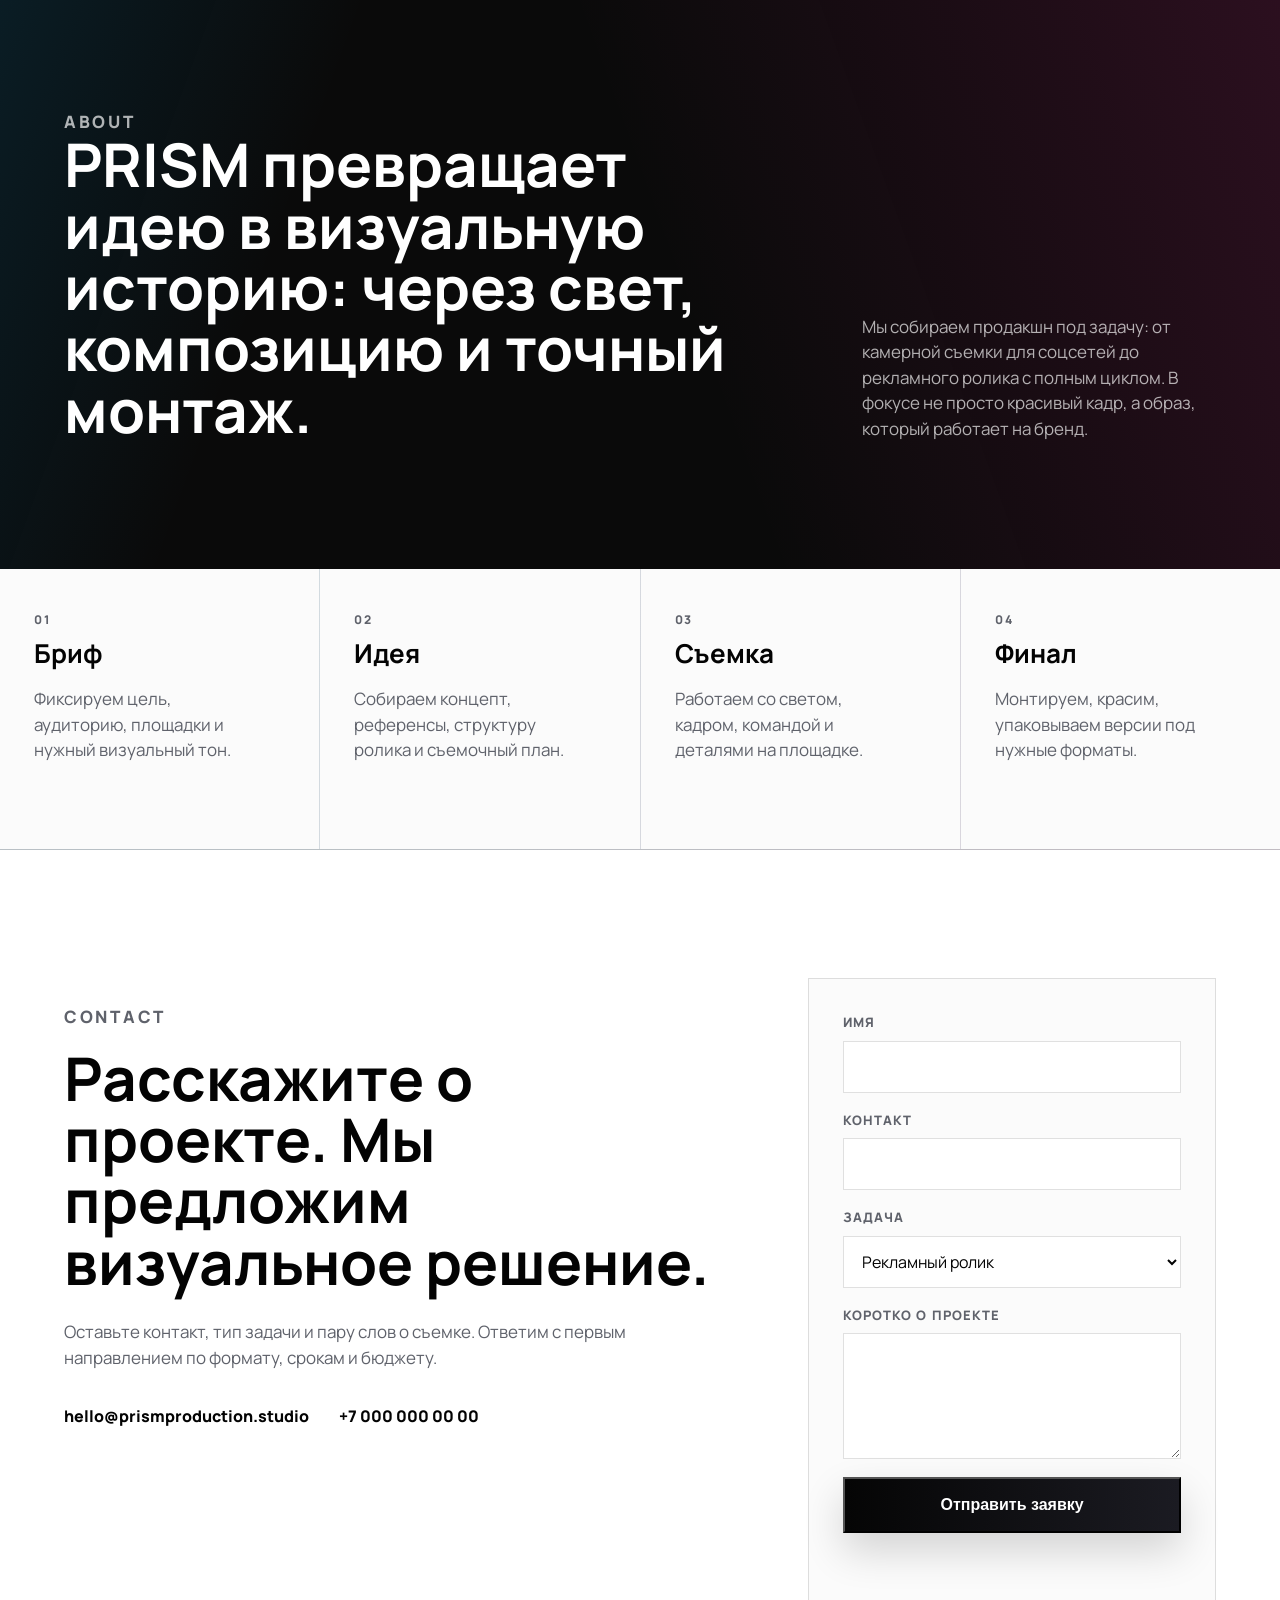
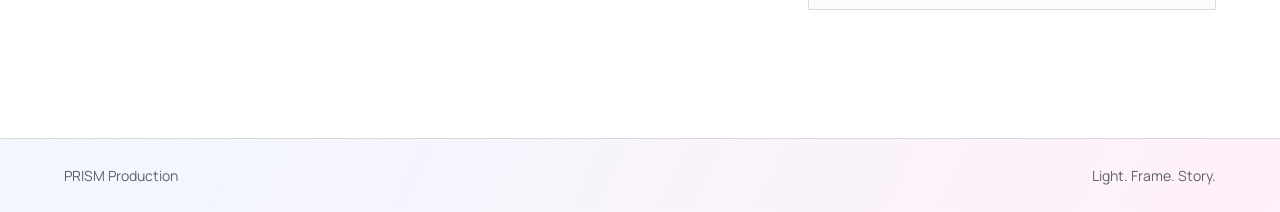
==== commit d794cc06: "Add showreel reveal to main site" ====
--- a/index.html
+++ b/index.html
@@ -19,9 +19,7 @@
   <body>
     <div class="site-intro" data-intro aria-hidden="true">
       <div class="intro-logo">
-        <div class="intro-mark">
-          <img src="assets/logo-transparent.png" alt="" />
-        </div>
+        <img class="intro-logo-image" src="assets/logo-transparent.png" alt="" />
         <div class="intro-beams">
           <span style="--beam: #18b9ff; --delay: 560ms; --angle: -15deg"></span>
           <span style="--beam: #3d7dff; --delay: 650ms; --angle: -7deg"></span>
@@ -29,10 +27,6 @@
           <span style="--beam: #f335ac; --delay: 830ms; --angle: 7deg"></span>
           <span style="--beam: #ff8ec8; --delay: 920ms; --angle: 15deg"></span>
         </div>
-        <div class="intro-wordmark">
-          <span>PRISM</span>
-          <span>PRODUCTION</span>
-        </div>
       </div>
     </div>
 
@@ -41,6 +35,7 @@
         <img src="assets/logo-transparent.png" alt="PRISM Production" />
       </a>
       <nav class="nav" aria-label="Основная навигация">
+        <a href="#showreel">Showreel</a>
         <a href="#work">Work</a>
         <a href="#services">Services</a>
         <a href="#about">About</a>
@@ -83,6 +78,61 @@
         <span>Post-production</span>
       </section>
 
+      <section class="showreel-section" id="showreel" data-showreel-stage aria-label="PRISM showreel reveal">
+        <div class="showreel-sticky">
+          <div class="showreel-copy">
+            <p class="eyebrow">Showreel</p>
+            <h2>Сначала кадр занимает всё. Потом собирается в монтаж.</h2>
+          </div>
+
+          <div class="showreel-window" data-showreel-window>
+            <img class="showreel-shot is-active" src="assets/work-camera.png" alt="" />
+            <img class="showreel-shot" src="assets/work-portrait.png" alt="" />
+            <img class="showreel-shot" src="assets/work-architecture.png" alt="" />
+            <img class="showreel-shot" src="assets/work-product.png" alt="" />
+            <div class="showreel-overlay">
+              <span>00:12:08</span>
+              <span>PRISM SHOWREEL</span>
+            </div>
+          </div>
+
+          <div class="showreel-edit-suite" aria-hidden="true">
+            <div class="showreel-monitor-frame">
+              <div class="showreel-monitor-topbar">
+                <span>PRISM EDIT 01</span>
+                <span>REC 709</span>
+                <span>24 FPS</span>
+              </div>
+            </div>
+            <div class="showreel-monitor-stand"></div>
+            <div class="showreel-timeline-panel">
+              <div class="showreel-timeline-ruler">
+                <span>00:00</span>
+                <span>00:12</span>
+                <span>00:24</span>
+                <span>00:36</span>
+              </div>
+              <div class="showreel-timeline-tracks">
+                <span class="showreel-track showreel-track-a"></span>
+                <span class="showreel-track showreel-track-b"></span>
+                <span class="showreel-track showreel-track-c"></span>
+                <span class="showreel-track showreel-track-d"></span>
+              </div>
+              <div class="showreel-playhead"></div>
+            </div>
+            <div class="showreel-clip-strip">
+              <img src="assets/work-camera.png" alt="" />
+              <img src="assets/work-portrait.png" alt="" />
+              <img src="assets/work-architecture.png" alt="" />
+            </div>
+          </div>
+
+          <div class="showreel-meter" aria-hidden="true">
+            <span></span>
+          </div>
+        </div>
+      </section>
+
       <section class="section montage-section" id="frames" aria-label="Монтажные планы">
         <div class="montage-copy">
           <p class="eyebrow">Frames</p>
--- a/styles.css
+++ b/styles.css
@@ -9,6 +9,12 @@
   --pink: #f72d9d;
   --violet: #7c4dff;
   --radius: 8px;
+  --showreel-progress: 0;
+  --showreel-screen-width: 100vw;
+  --showreel-screen-height: 100vh;
+  --showreel-screen-x: 50vw;
+  --showreel-screen-y: 50vh;
+  --showreel-radius: 0px;
 }
 
 * {
@@ -57,37 +63,31 @@
 
 .intro-logo {
   position: relative;
-  display: grid;
-  grid-template-columns: clamp(92px, 12vw, 132px) auto;
-  align-items: center;
-  gap: clamp(16px, 2.4vw, 28px);
+  width: clamp(250px, 33vw, 392px);
   transform: translateY(-3vh);
 }
 
-.intro-mark {
+.intro-logo-image {
   position: relative;
   z-index: 2;
-  width: clamp(92px, 12vw, 132px);
-  height: clamp(60px, 7.8vw, 88px);
-  overflow: hidden;
+  width: 100%;
+  max-width: none;
   opacity: 0;
-  transform: translateX(14px) scale(0.9);
-  animation: intro-mark-in 700ms cubic-bezier(0.16, 1, 0.3, 1) 180ms forwards;
-}
-
-.intro-mark img {
-  width: clamp(318px, 41vw, 456px);
-  max-width: none;
   filter: invert(1) grayscale(1) brightness(2.1);
+  clip-path: inset(0 76% 0 0);
+  transform: translateX(10px) scale(0.96);
+  animation:
+    intro-logo-mark 620ms cubic-bezier(0.16, 1, 0.3, 1) 160ms forwards,
+    intro-logo-reveal 860ms cubic-bezier(0.16, 1, 0.3, 1) 1120ms forwards;
 }
 
 .intro-beams {
   position: absolute;
-  top: 50%;
-  left: clamp(72px, 9.3vw, 102px);
-  z-index: 1;
-  width: clamp(180px, 28vw, 360px);
-  height: clamp(74px, 9vw, 126px);
+  top: 43%;
+  left: 22%;
+  z-index: 3;
+  width: 40%;
+  height: 46%;
   pointer-events: none;
   transform: translateY(-50%);
 }
@@ -107,37 +107,20 @@
   animation: intro-beam 940ms cubic-bezier(0.16, 1, 0.3, 1) var(--delay) forwards;
 }
 
-.intro-wordmark {
-  position: relative;
-  z-index: 3;
-  display: grid;
-  color: #fff;
-  font-size: clamp(30px, 5vw, 62px);
-  font-weight: 800;
-  letter-spacing: -0.02em;
-  line-height: 0.86;
-  text-transform: uppercase;
-}
-
-.intro-wordmark span {
-  display: block;
-  overflow: hidden;
-  white-space: nowrap;
-  clip-path: inset(0 100% 0 0);
-}
-
-.intro-wordmark span:first-child {
-  animation: intro-type 620ms cubic-bezier(0.16, 1, 0.3, 1) 1320ms forwards;
-}
-
-.intro-wordmark span:last-child {
-  animation: intro-type 700ms cubic-bezier(0.16, 1, 0.3, 1) 1530ms forwards;
-}
-
-@keyframes intro-mark-in {
+@keyframes intro-logo-mark {
   to {
     opacity: 1;
     transform: translateX(0) scale(1);
+  }
+}
+
+@keyframes intro-logo-reveal {
+  from {
+    clip-path: inset(0 76% 0 0);
+  }
+
+  to {
+    clip-path: inset(0 0 0 0);
   }
 }
 
@@ -154,20 +137,6 @@
   100% {
     opacity: 0.82;
     transform: rotate(var(--angle)) scaleX(1);
-  }
-}
-
-@keyframes intro-type {
-  from {
-    opacity: 0;
-    transform: translateY(0.24em);
-    clip-path: inset(0 100% 0 0);
-  }
-
-  to {
-    opacity: 1;
-    transform: translateY(0);
-    clip-path: inset(0 0 0 0);
   }
 }
 
@@ -562,6 +531,289 @@
   text-transform: uppercase;
 }
 
+.showreel-section {
+  position: relative;
+  height: 360vh;
+  background:
+    radial-gradient(circle at 72% 44%, rgba(10, 167, 232, 0.18), transparent 27%),
+    radial-gradient(circle at 84% 62%, rgba(247, 45, 157, 0.15), transparent 29%),
+    #050505;
+  color: var(--paper);
+}
+
+.showreel-sticky {
+  position: sticky;
+  top: 0;
+  min-height: 100vh;
+  overflow: hidden;
+  isolation: isolate;
+}
+
+.showreel-copy {
+  position: absolute;
+  top: 16vh;
+  left: 5vw;
+  z-index: 6;
+  max-width: 660px;
+  opacity: calc(1 - min(var(--showreel-progress) * 2.2, 1));
+  pointer-events: none;
+  transform: translateY(calc(var(--showreel-progress) * -44px));
+}
+
+.showreel-copy .eyebrow {
+  color: rgba(255, 255, 255, 0.66);
+}
+
+.showreel-copy h2 {
+  margin: 0;
+  font-size: clamp(42px, 5.8vw, 94px);
+  line-height: 0.96;
+}
+
+.showreel-window {
+  position: absolute;
+  top: var(--showreel-screen-y);
+  left: var(--showreel-screen-x);
+  z-index: 4;
+  width: var(--showreel-screen-width);
+  height: var(--showreel-screen-height);
+  overflow: hidden;
+  border: 1px solid rgba(255, 255, 255, calc(var(--showreel-progress) * 0.3));
+  border-radius: var(--showreel-radius);
+  background: #050505;
+  box-shadow:
+    0 36px 110px rgba(0, 0, 0, 0.48),
+    0 0 calc(var(--showreel-progress) * 70px) rgba(10, 167, 232, 0.2);
+  transform: translate3d(-50%, -50%, 0);
+  transition: border-color 120ms linear, box-shadow 120ms linear;
+}
+
+.showreel-window::after {
+  position: absolute;
+  inset: 0;
+  z-index: 3;
+  background:
+    linear-gradient(90deg, rgba(0, 0, 0, 0.46), transparent 34%, rgba(0, 0, 0, 0.22)),
+    linear-gradient(180deg, rgba(0, 0, 0, 0.18), transparent 28%, rgba(0, 0, 0, 0.34));
+  content: "";
+  pointer-events: none;
+}
+
+.showreel-shot {
+  position: absolute;
+  inset: 0;
+  width: 100%;
+  height: 100%;
+  object-fit: cover;
+  filter: grayscale(calc(1 - var(--showreel-progress) * 0.55)) contrast(1.08);
+  opacity: 0;
+  transform: scale(1.08);
+  transition: opacity 220ms linear;
+}
+
+.showreel-shot.is-active {
+  opacity: 1;
+}
+
+.showreel-overlay {
+  position: absolute;
+  right: 34px;
+  bottom: 30px;
+  left: 34px;
+  z-index: 5;
+  display: flex;
+  justify-content: space-between;
+  color: rgba(255, 255, 255, calc(0.9 - var(--showreel-progress) * 0.45));
+  font-size: 12px;
+  font-weight: 800;
+  letter-spacing: 0.18em;
+  text-transform: uppercase;
+}
+
+.showreel-edit-suite {
+  position: absolute;
+  inset: 0;
+  z-index: 3;
+  opacity: calc(max((var(--showreel-progress) - 0.38) * 2.3, 0));
+  pointer-events: none;
+}
+
+.showreel-monitor-frame {
+  position: absolute;
+  top: var(--showreel-screen-y);
+  left: var(--showreel-screen-x);
+  width: calc(var(--showreel-screen-width) + 32px);
+  height: calc(var(--showreel-screen-height) + 70px);
+  border: 1px solid rgba(255, 255, 255, 0.2);
+  border-radius: calc(var(--showreel-radius) + 9px);
+  background:
+    linear-gradient(180deg, rgba(255, 255, 255, 0.18), rgba(255, 255, 255, 0.04) 54%, rgba(255, 255, 255, 0.12)),
+    rgba(12, 14, 16, 0.88);
+  box-shadow:
+    inset 0 1px 0 rgba(255, 255, 255, 0.18),
+    0 42px 120px rgba(0, 0, 0, 0.72);
+  transform: translate3d(-50%, -50%, 0);
+}
+
+.showreel-monitor-frame::after {
+  position: absolute;
+  top: 38px;
+  right: 15px;
+  bottom: 15px;
+  left: 15px;
+  border: 1px solid rgba(10, 167, 232, 0.24);
+  border-radius: var(--showreel-radius);
+  box-shadow: inset 0 0 38px rgba(10, 167, 232, 0.12);
+  content: "";
+}
+
+.showreel-monitor-topbar {
+  display: flex;
+  align-items: center;
+  justify-content: space-between;
+  gap: 18px;
+  height: 38px;
+  padding: 0 18px;
+  color: rgba(255, 255, 255, 0.66);
+  font-size: 10px;
+  font-weight: 800;
+  letter-spacing: 0.16em;
+  text-transform: uppercase;
+}
+
+.showreel-monitor-stand {
+  position: absolute;
+  top: calc(var(--showreel-screen-y) + var(--showreel-screen-height) / 2 + 55px);
+  left: var(--showreel-screen-x);
+  width: calc(var(--showreel-screen-width) * 0.18);
+  height: 86px;
+  background:
+    linear-gradient(90deg, transparent, rgba(255, 255, 255, 0.16) 36%, rgba(255, 255, 255, 0.24) 64%, transparent),
+    linear-gradient(180deg, rgba(255, 255, 255, 0.18), rgba(255, 255, 255, 0.02));
+  clip-path: polygon(28% 0, 72% 0, 88% 100%, 12% 100%);
+  transform: translateX(-50%);
+}
+
+.showreel-monitor-stand::after {
+  position: absolute;
+  right: -80%;
+  bottom: 0;
+  left: -80%;
+  height: 12px;
+  border-radius: 999px;
+  background: rgba(255, 255, 255, 0.14);
+  box-shadow: 0 24px 52px rgba(0, 0, 0, 0.6);
+  content: "";
+}
+
+.showreel-timeline-panel {
+  position: absolute;
+  top: calc(var(--showreel-screen-y) + var(--showreel-screen-height) / 2 + 96px);
+  left: var(--showreel-screen-x);
+  width: calc(var(--showreel-screen-width) + 32px);
+  min-height: 132px;
+  padding: 16px 18px 18px;
+  border: 1px solid rgba(255, 255, 255, 0.14);
+  border-radius: 14px;
+  background: rgba(8, 9, 11, 0.82);
+  box-shadow: 0 30px 86px rgba(0, 0, 0, 0.45);
+  transform: translateX(-50%);
+}
+
+.showreel-timeline-ruler {
+  display: grid;
+  grid-template-columns: repeat(4, 1fr);
+  margin-bottom: 12px;
+  color: rgba(255, 255, 255, 0.42);
+  font-size: 10px;
+  font-weight: 800;
+  letter-spacing: 0.14em;
+}
+
+.showreel-timeline-tracks {
+  position: relative;
+  display: grid;
+  gap: 8px;
+}
+
+.showreel-track {
+  display: block;
+  height: 14px;
+  border-radius: 999px;
+  background: rgba(255, 255, 255, 0.1);
+}
+
+.showreel-track-a {
+  width: 82%;
+  background: linear-gradient(90deg, var(--cyan), #6e67ff);
+}
+
+.showreel-track-b {
+  width: 64%;
+  margin-left: 16%;
+  background: linear-gradient(90deg, rgba(255, 255, 255, 0.24), rgba(255, 255, 255, 0.08));
+}
+
+.showreel-track-c {
+  width: 72%;
+  margin-left: 9%;
+  background: linear-gradient(90deg, var(--pink), rgba(247, 45, 157, 0.18));
+}
+
+.showreel-track-d {
+  width: 44%;
+  margin-left: 42%;
+  background: linear-gradient(90deg, rgba(255, 255, 255, 0.18), rgba(10, 167, 232, 0.24));
+}
+
+.showreel-playhead {
+  position: absolute;
+  top: 16px;
+  bottom: 18px;
+  left: calc(22% + var(--showreel-progress) * 46%);
+  width: 2px;
+  background: rgba(255, 255, 255, 0.9);
+  box-shadow: 0 0 18px rgba(247, 45, 157, 0.5);
+}
+
+.showreel-clip-strip {
+  position: absolute;
+  top: calc(var(--showreel-screen-y) - var(--showreel-screen-height) / 2 - 74px);
+  left: var(--showreel-screen-x);
+  display: grid;
+  width: calc(var(--showreel-screen-width) * 0.72);
+  grid-template-columns: repeat(3, 1fr);
+  gap: 10px;
+  transform: translateX(-50%) translateY(calc((1 - var(--showreel-progress)) * -28px));
+}
+
+.showreel-clip-strip img {
+  width: 100%;
+  aspect-ratio: 16 / 9;
+  border: 1px solid rgba(255, 255, 255, 0.16);
+  border-radius: 10px;
+  object-fit: cover;
+  filter: grayscale(1) contrast(1.06);
+  opacity: calc(max((var(--showreel-progress) - 0.5) * 2.2, 0));
+}
+
+.showreel-meter {
+  position: absolute;
+  right: 5vw;
+  bottom: 7vh;
+  z-index: 8;
+  width: 180px;
+  height: 2px;
+  background: rgba(255, 255, 255, 0.16);
+}
+
+.showreel-meter span {
+  display: block;
+  width: calc(var(--showreel-progress) * 100%);
+  height: 100%;
+  background: linear-gradient(90deg, var(--cyan), var(--violet), var(--pink));
+}
+
 .section {
   padding: clamp(74px, 9vw, 132px) 5vw;
 }
@@ -1155,6 +1407,51 @@
     grid-column: auto;
   }
 
+  .showreel-section {
+    height: 320vh;
+  }
+
+  .showreel-copy {
+    top: 22vh;
+    left: 20px;
+    max-width: min(340px, calc(100vw - 40px));
+    opacity: calc(1 - min(var(--showreel-progress) * 3.2, 1));
+  }
+
+  .showreel-copy h2 {
+    font-size: clamp(38px, 12.4vw, 58px);
+  }
+
+  .showreel-monitor-topbar {
+    gap: 8px;
+    padding: 0 12px;
+    font-size: 8px;
+  }
+
+  .showreel-timeline-panel {
+    min-height: 112px;
+    padding: 14px 12px;
+  }
+
+  .showreel-clip-strip {
+    gap: 7px;
+  }
+
+  .showreel-overlay {
+    right: 20px;
+    bottom: 22px;
+    left: 20px;
+    align-items: start;
+    flex-direction: column;
+    gap: 10px;
+  }
+
+  .showreel-meter {
+    right: 20px;
+    left: 20px;
+    width: auto;
+  }
+
   .section,
   .about-band,
   .contact-section {
@@ -1252,4 +1549,13 @@
     opacity: 1;
     transform: none;
   }
-}
+
+  .showreel-section {
+    height: 160vh;
+  }
+
+  .showreel-copy {
+    opacity: 1;
+    transform: none;
+  }
+}
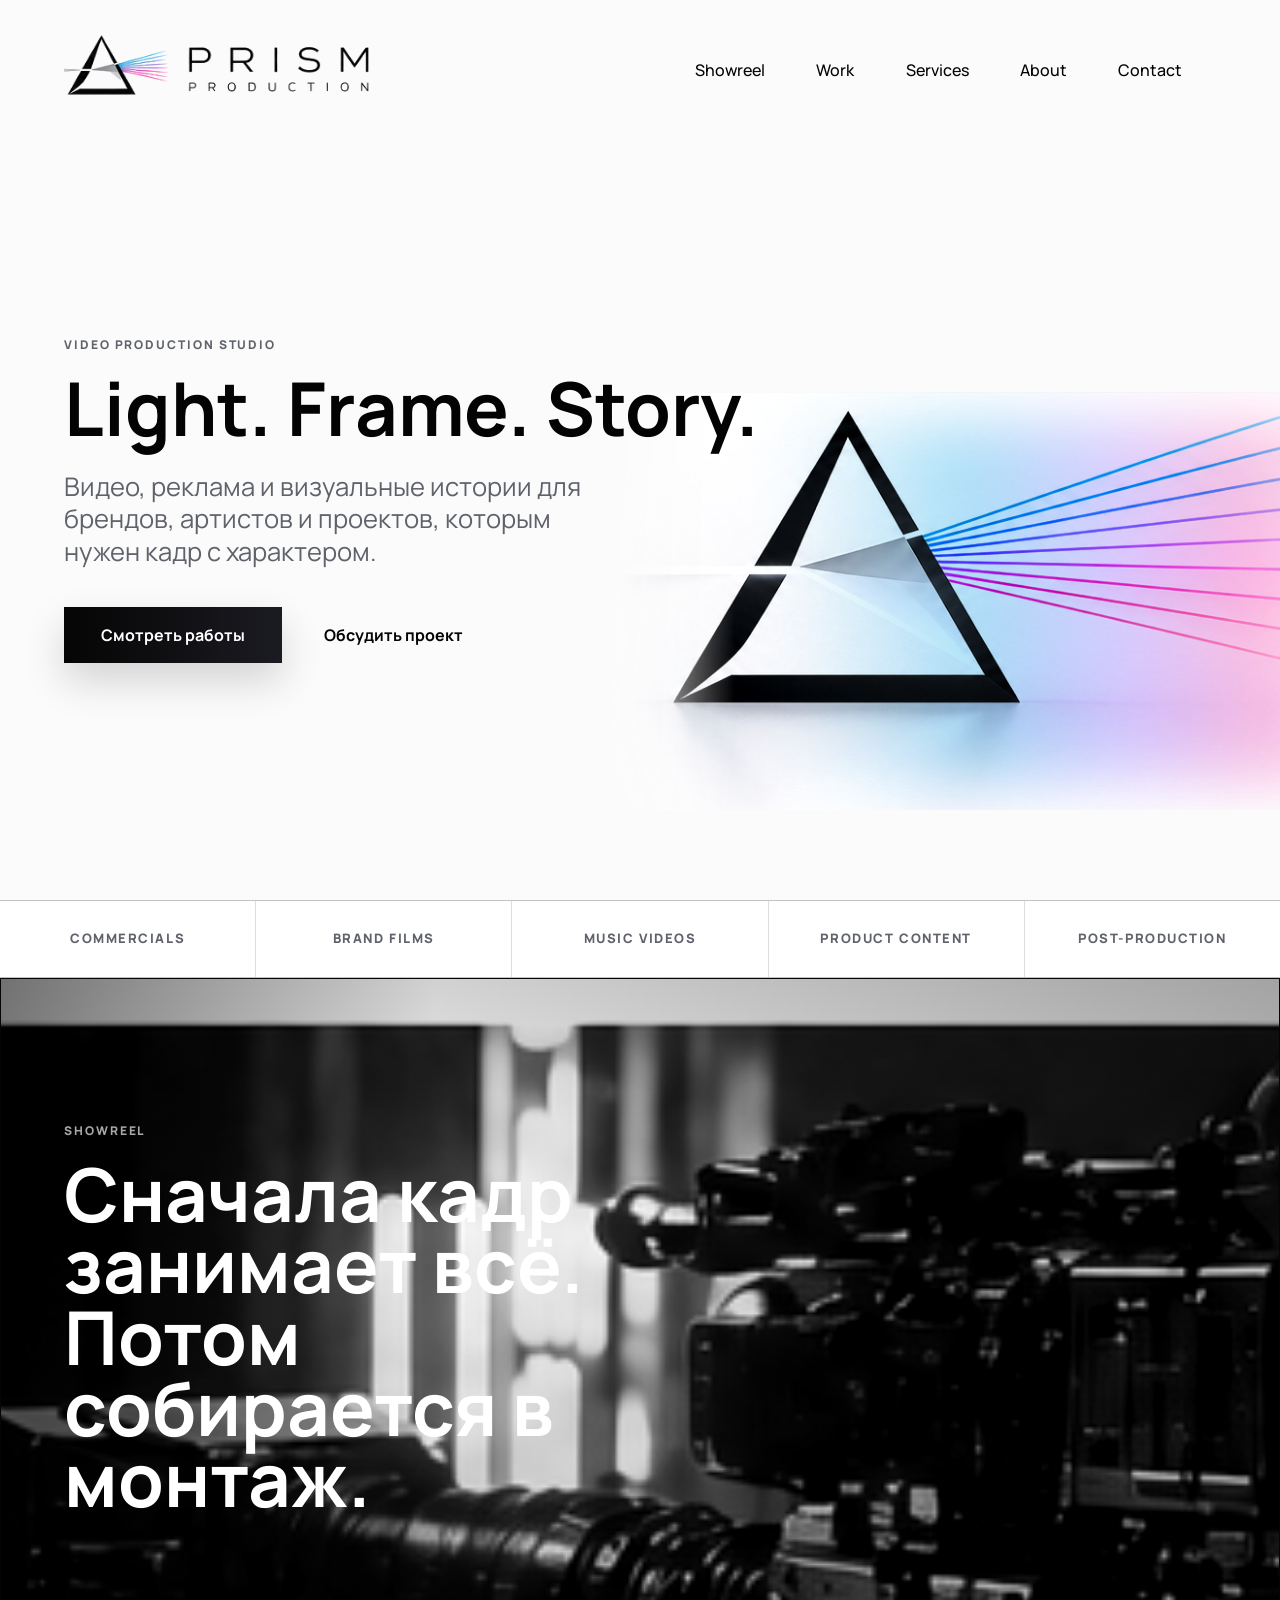
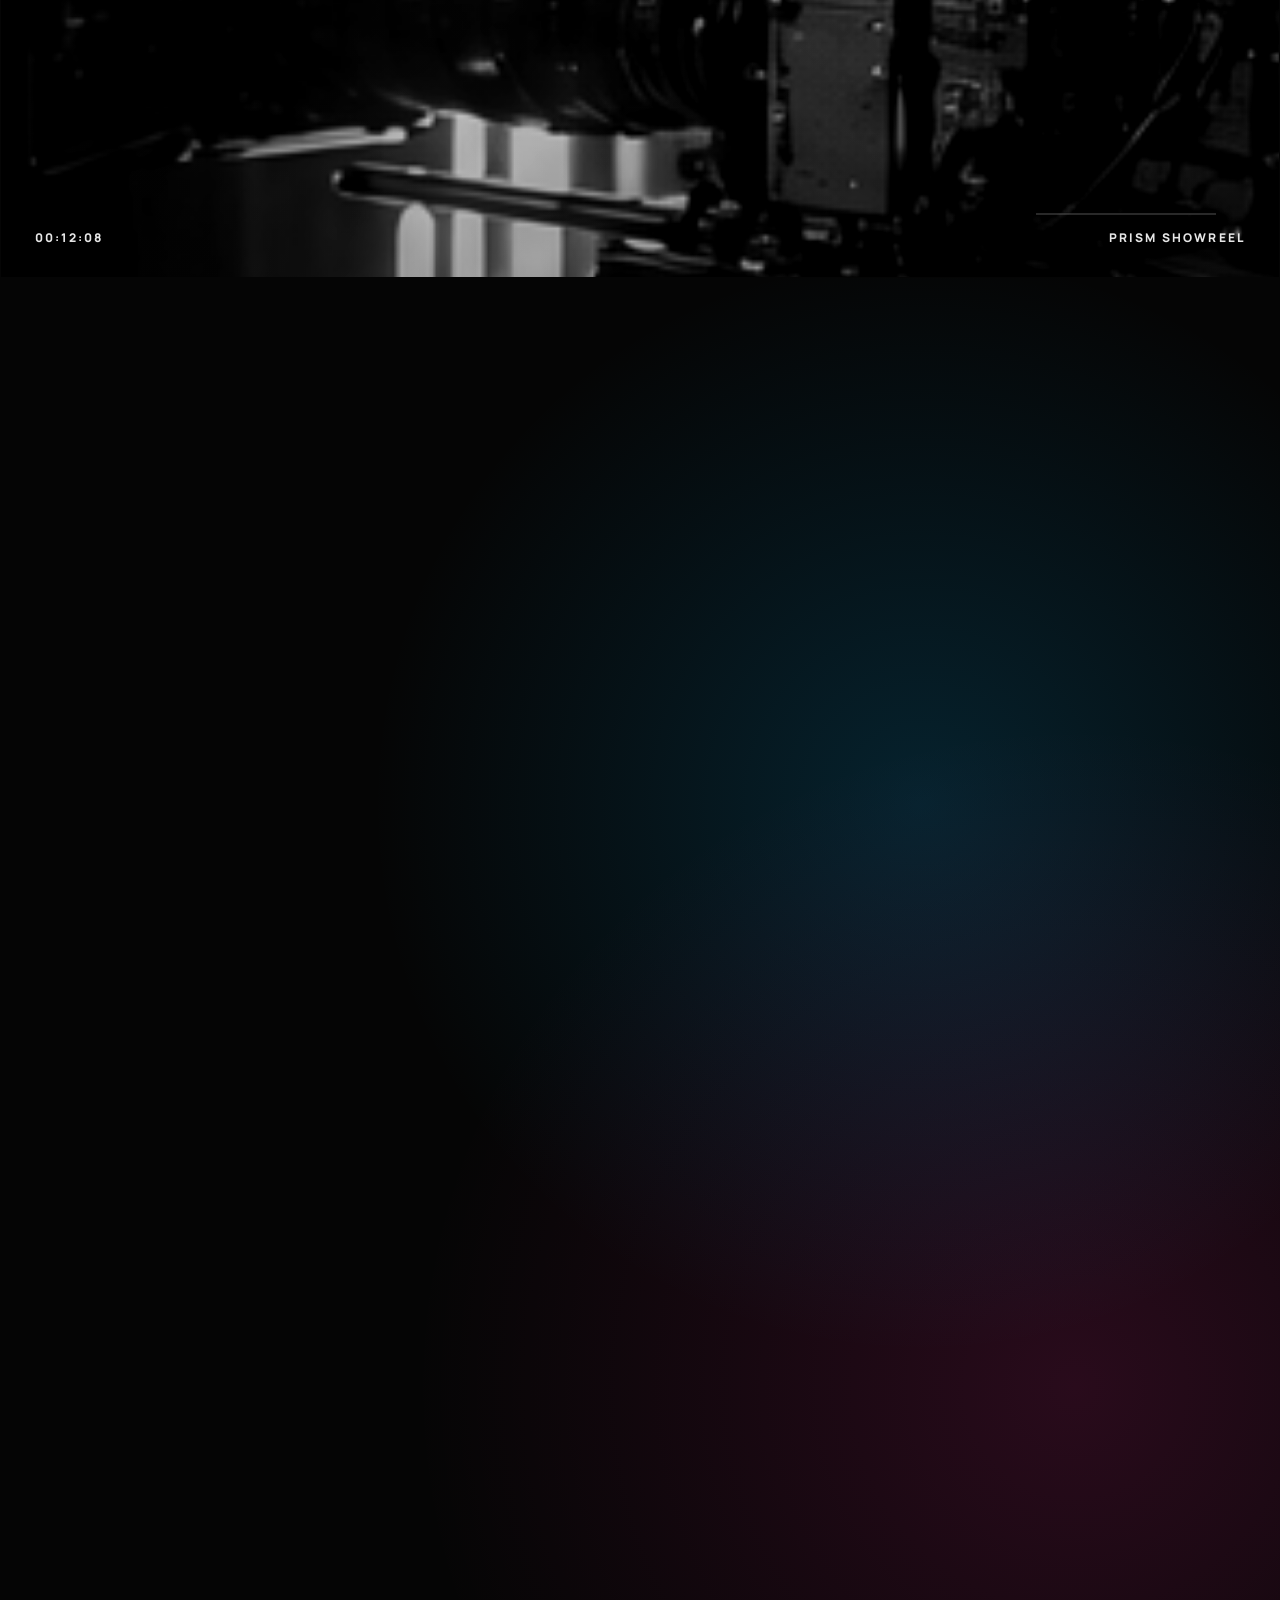
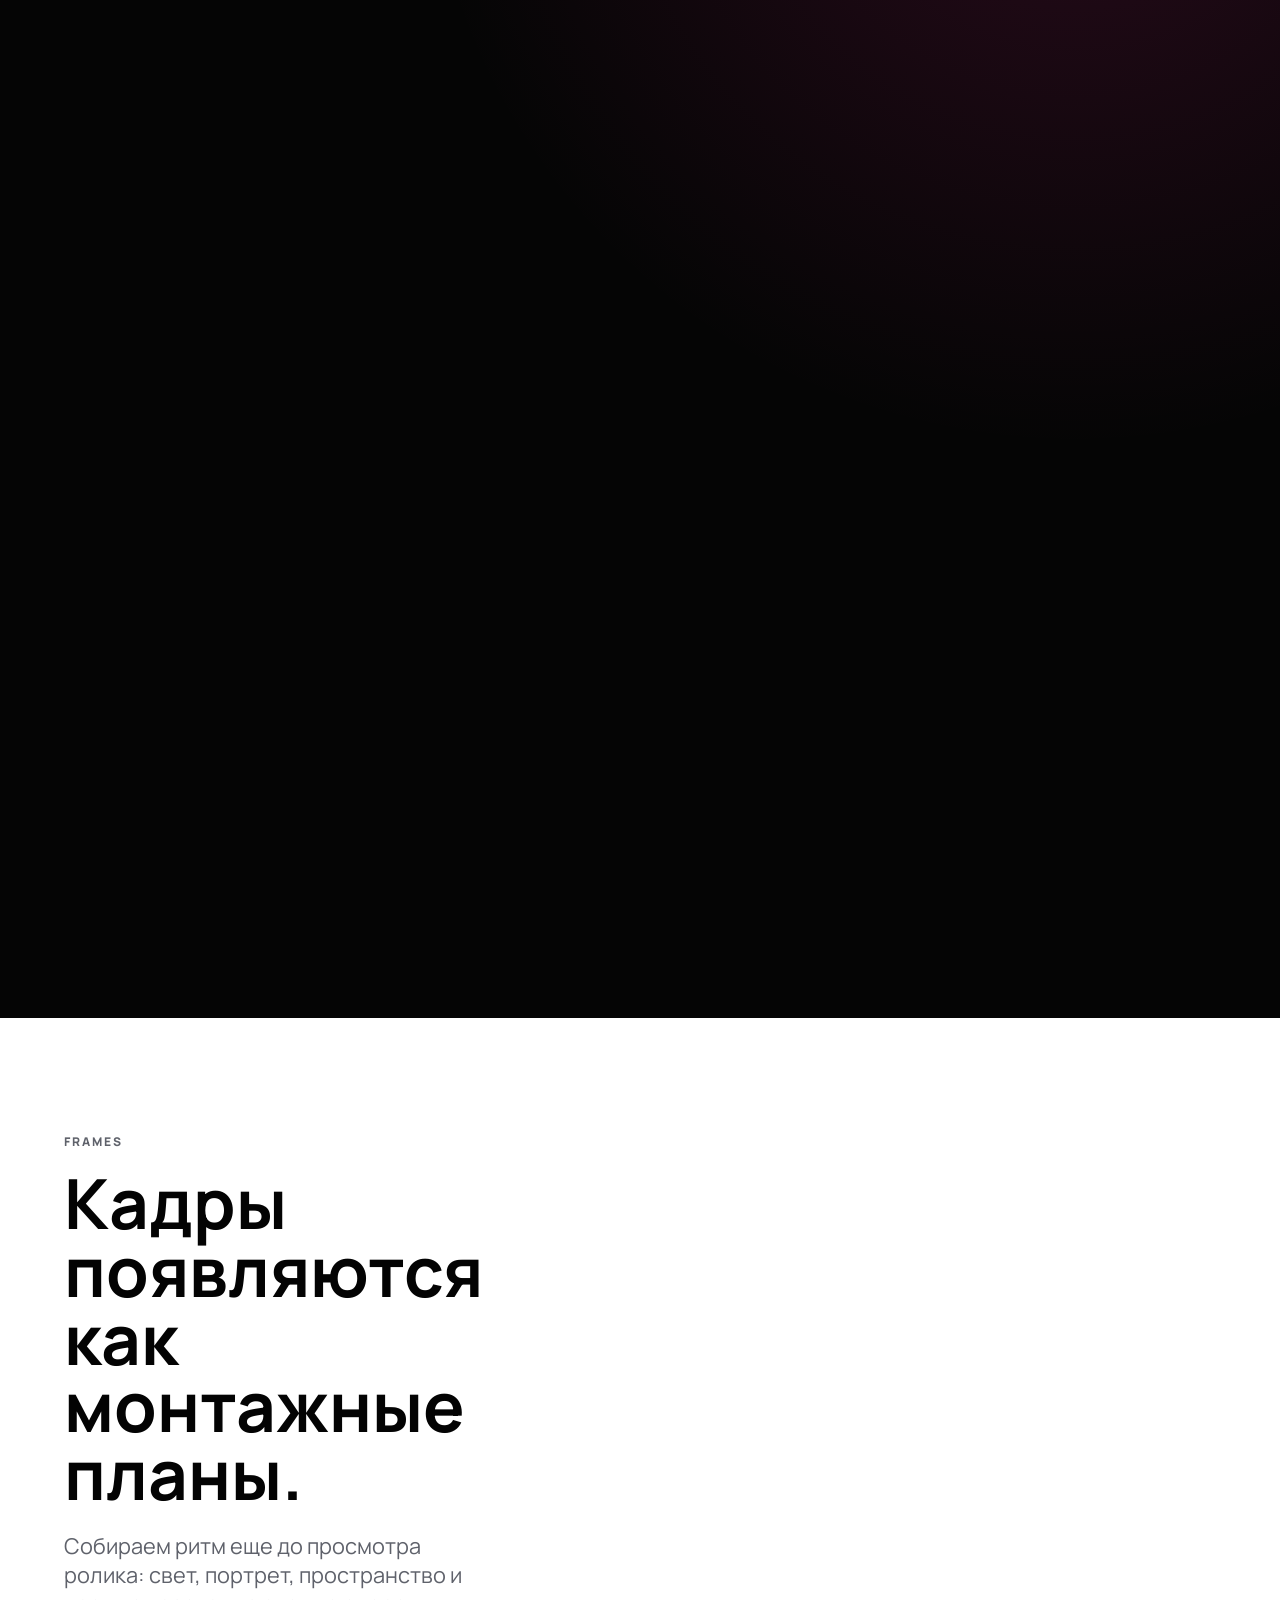
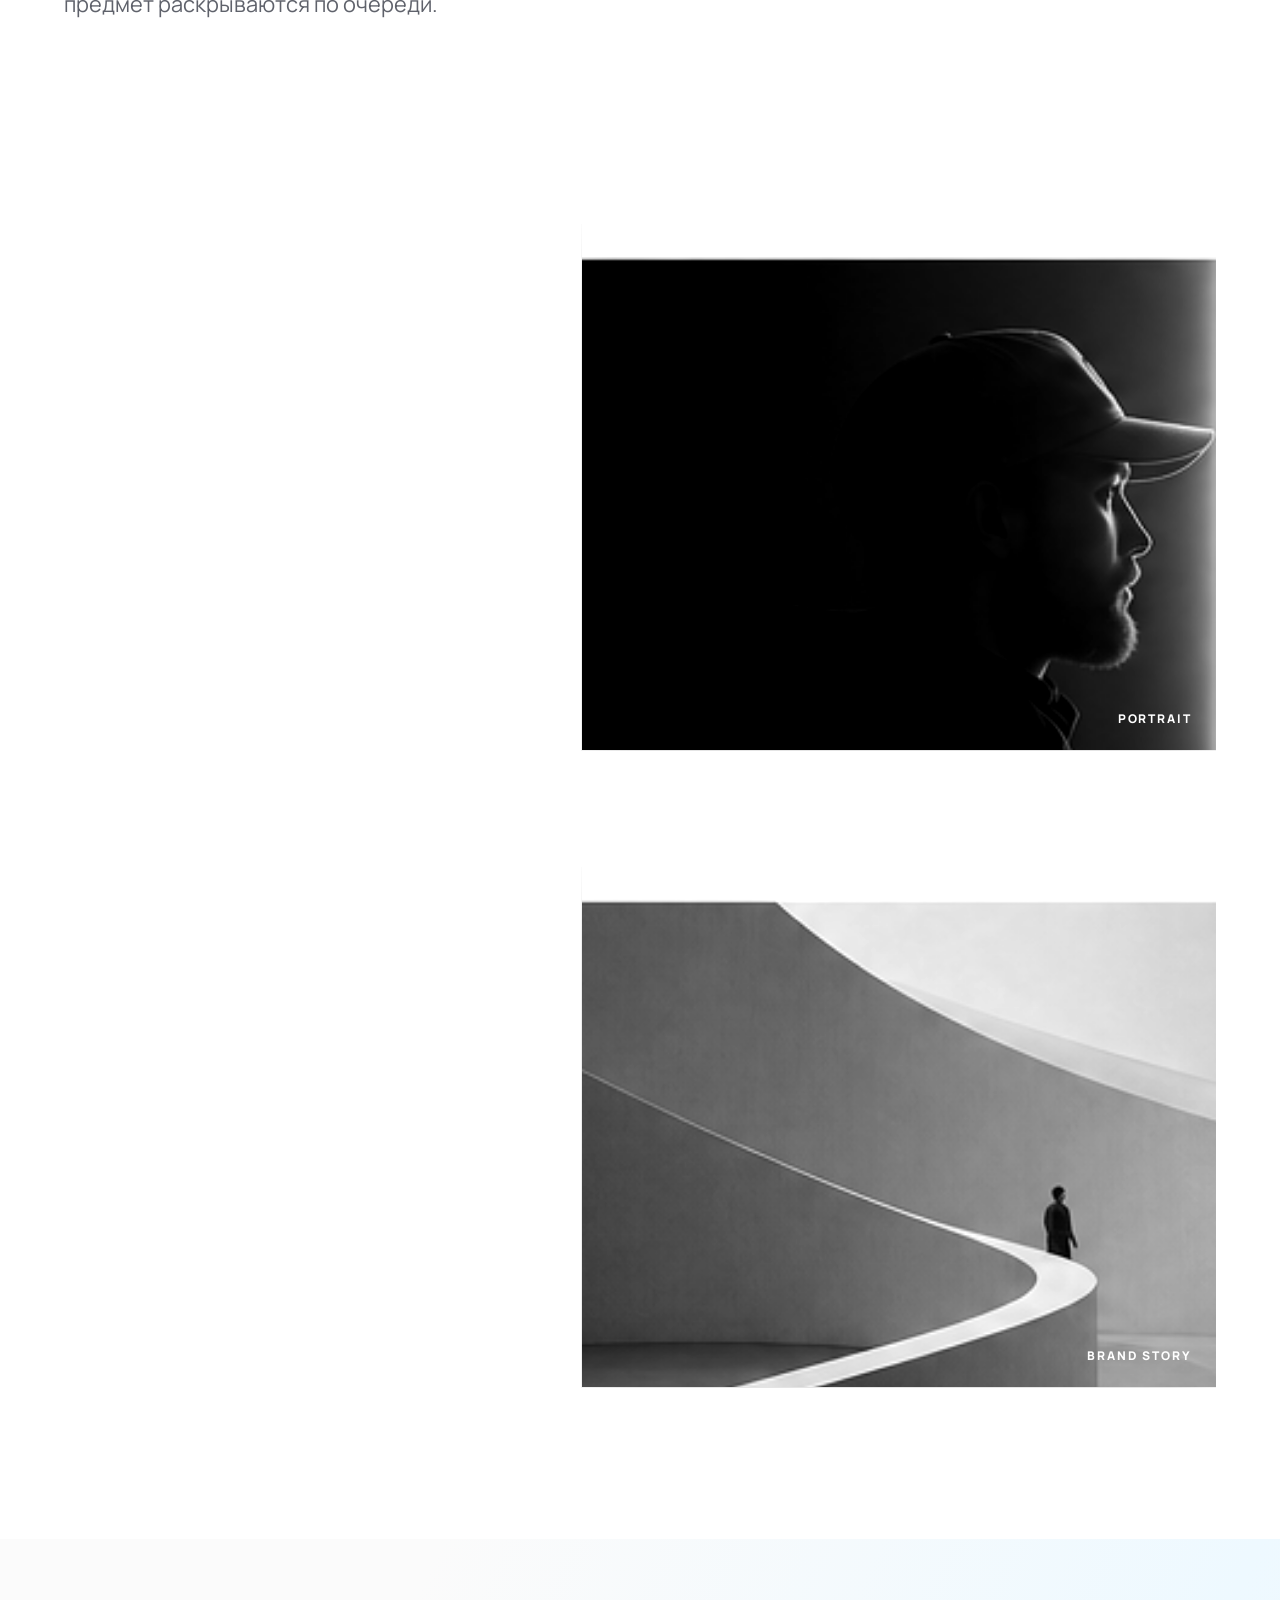
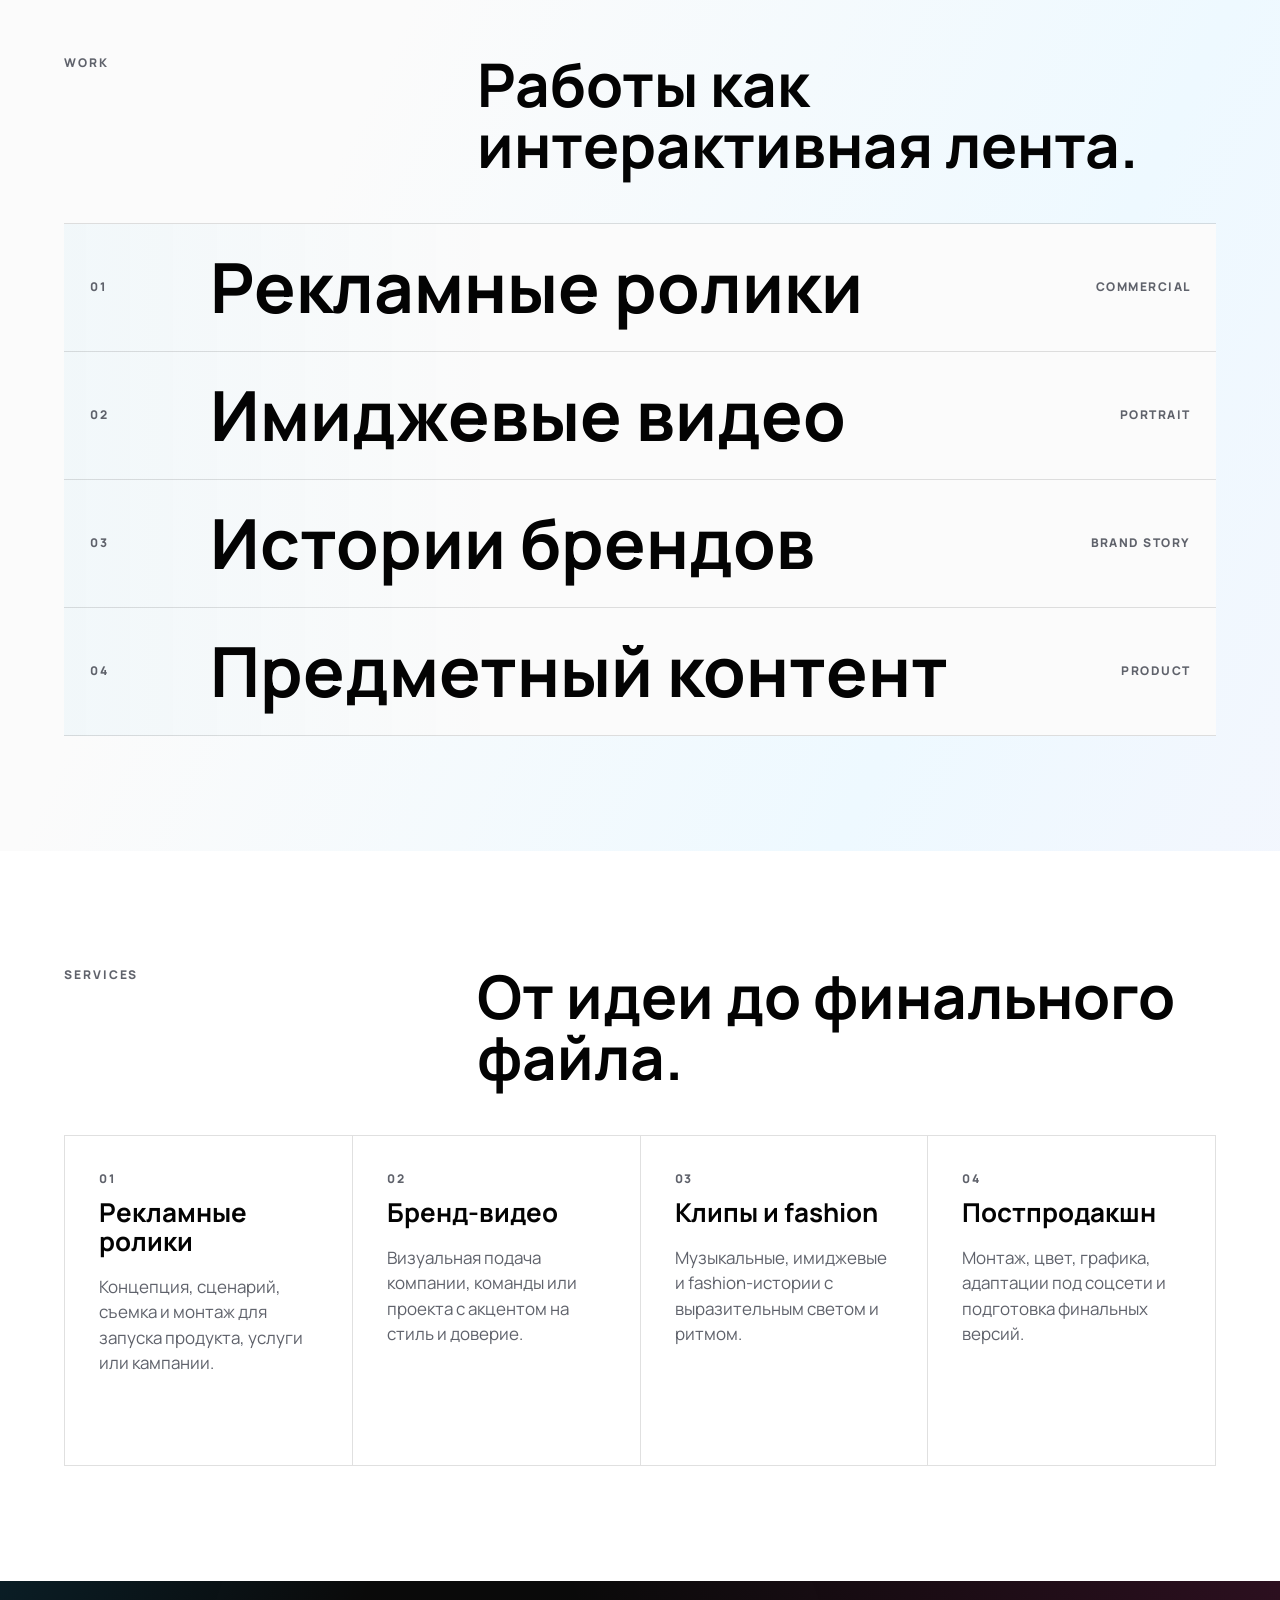
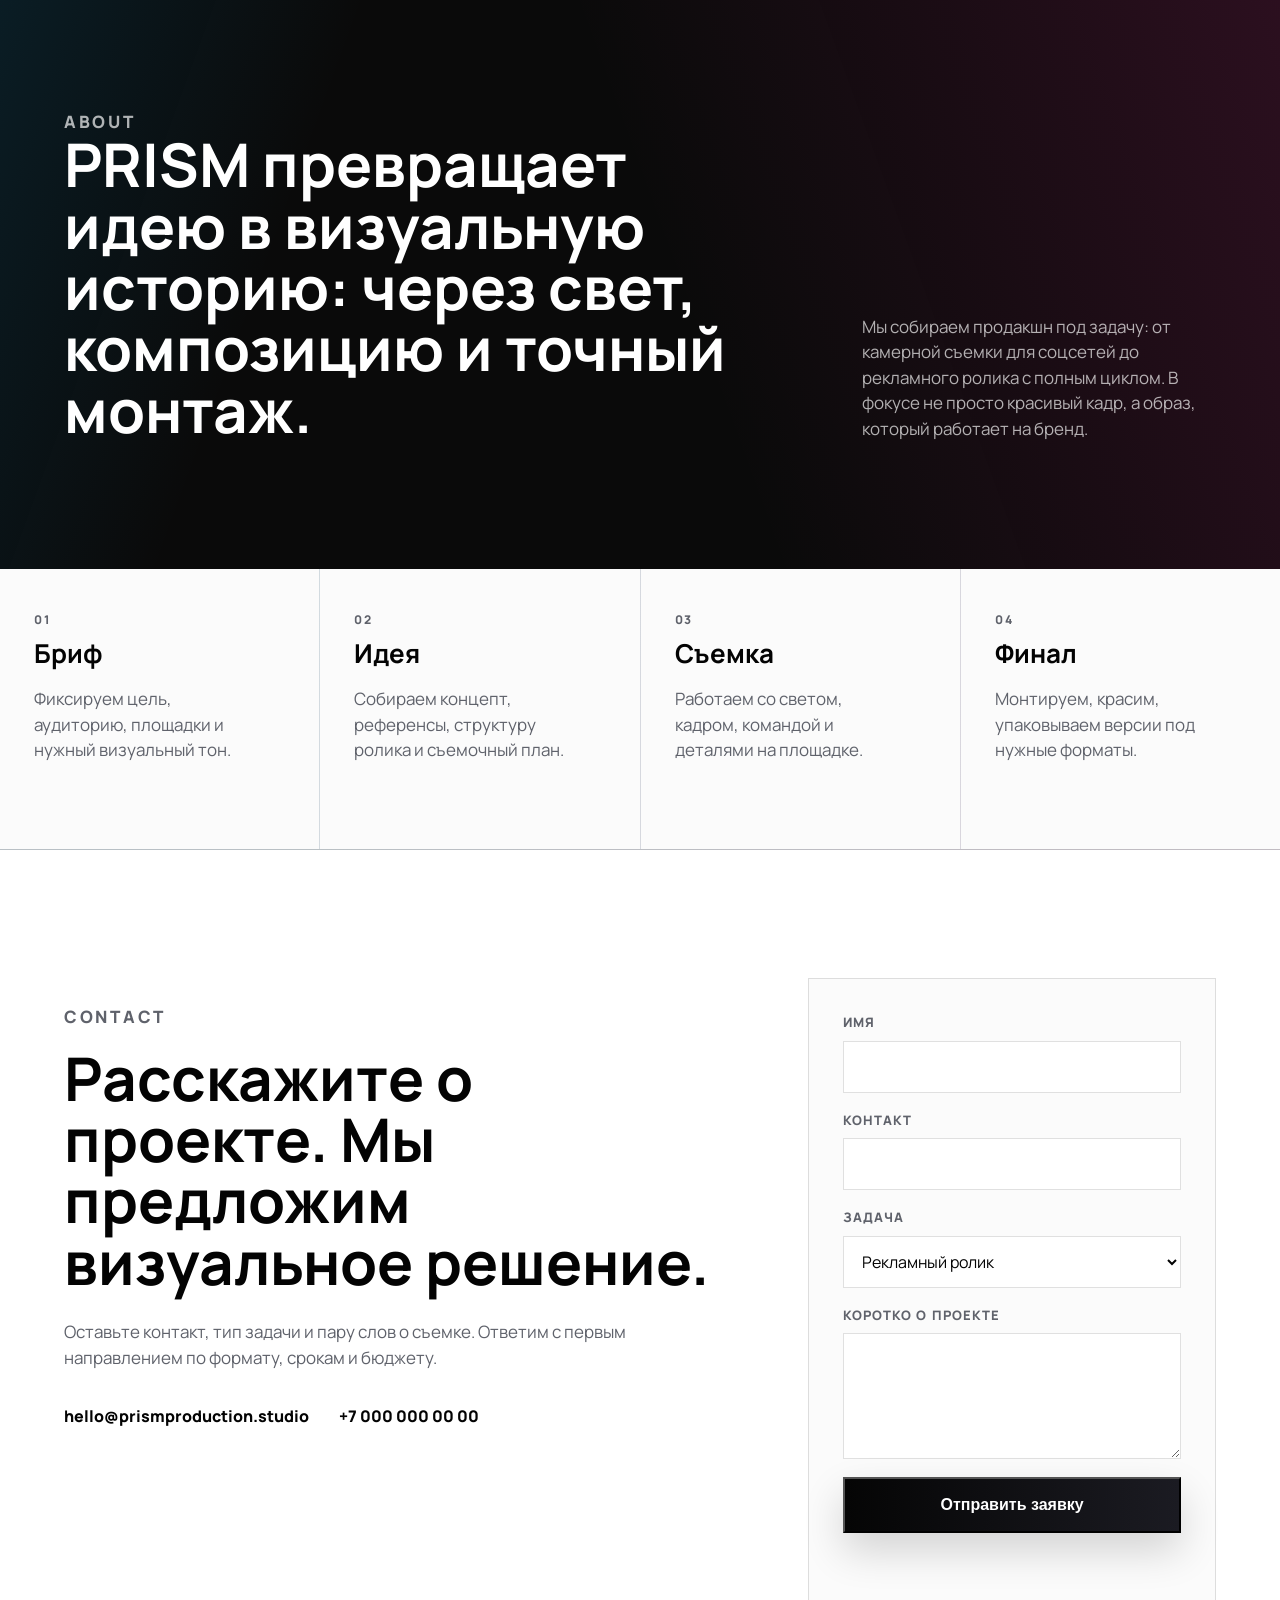
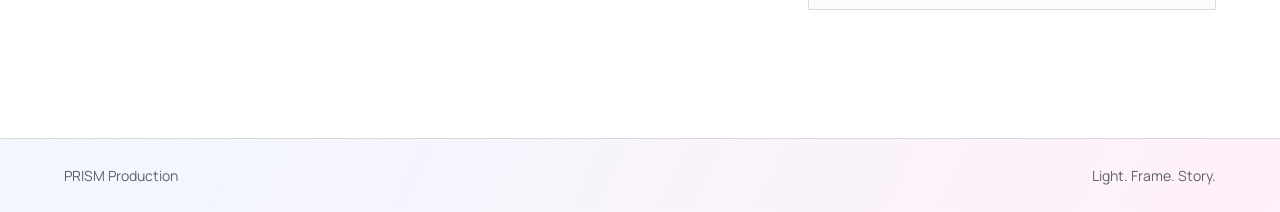
==== commit 515d7d9f: "Add showreel side headline" ====
--- a/index.html
+++ b/index.html
@@ -83,6 +83,12 @@
           <div class="showreel-copy">
             <p class="eyebrow">Showreel</p>
             <h2>Сначала кадр занимает всё. Потом собирается в монтаж.</h2>
+          </div>
+
+          <div class="showreel-side-title" aria-hidden="true">
+            <span>Собираем</span>
+            <span>кадр</span>
+            <span>в историю</span>
           </div>
 
           <div class="showreel-window" data-showreel-window>
--- a/styles.css
+++ b/styles.css
@@ -570,6 +570,37 @@
   line-height: 0.96;
 }
 
+.showreel-side-title {
+  position: absolute;
+  top: 38vh;
+  left: 5vw;
+  z-index: 5;
+  display: grid;
+  max-width: min(560px, 38vw);
+  color: rgba(255, 255, 255, 0.92);
+  font-size: clamp(48px, 6vw, 116px);
+  font-weight: 800;
+  letter-spacing: 0;
+  line-height: 0.88;
+  opacity: calc(max((var(--showreel-progress) - 0.48) * 2.8, 0));
+  pointer-events: none;
+  text-transform: uppercase;
+  transform: translateY(calc((1 - var(--showreel-progress)) * 52px));
+}
+
+.showreel-side-title span {
+  display: block;
+  text-shadow: 0 28px 74px rgba(0, 0, 0, 0.72);
+}
+
+.showreel-side-title span:nth-child(2) {
+  color: var(--cyan);
+}
+
+.showreel-side-title span:nth-child(3) {
+  color: rgba(255, 255, 255, 0.56);
+}
+
 .showreel-window {
   position: absolute;
   top: var(--showreel-screen-y);
@@ -1422,6 +1453,14 @@
     font-size: clamp(38px, 12.4vw, 58px);
   }
 
+  .showreel-side-title {
+    top: 58vh;
+    left: 20px;
+    max-width: calc(100vw - 40px);
+    font-size: clamp(38px, 13vw, 62px);
+    opacity: calc(max((var(--showreel-progress) - 0.58) * 3.2, 0));
+  }
+
   .showreel-monitor-topbar {
     gap: 8px;
     padding: 0 12px;
